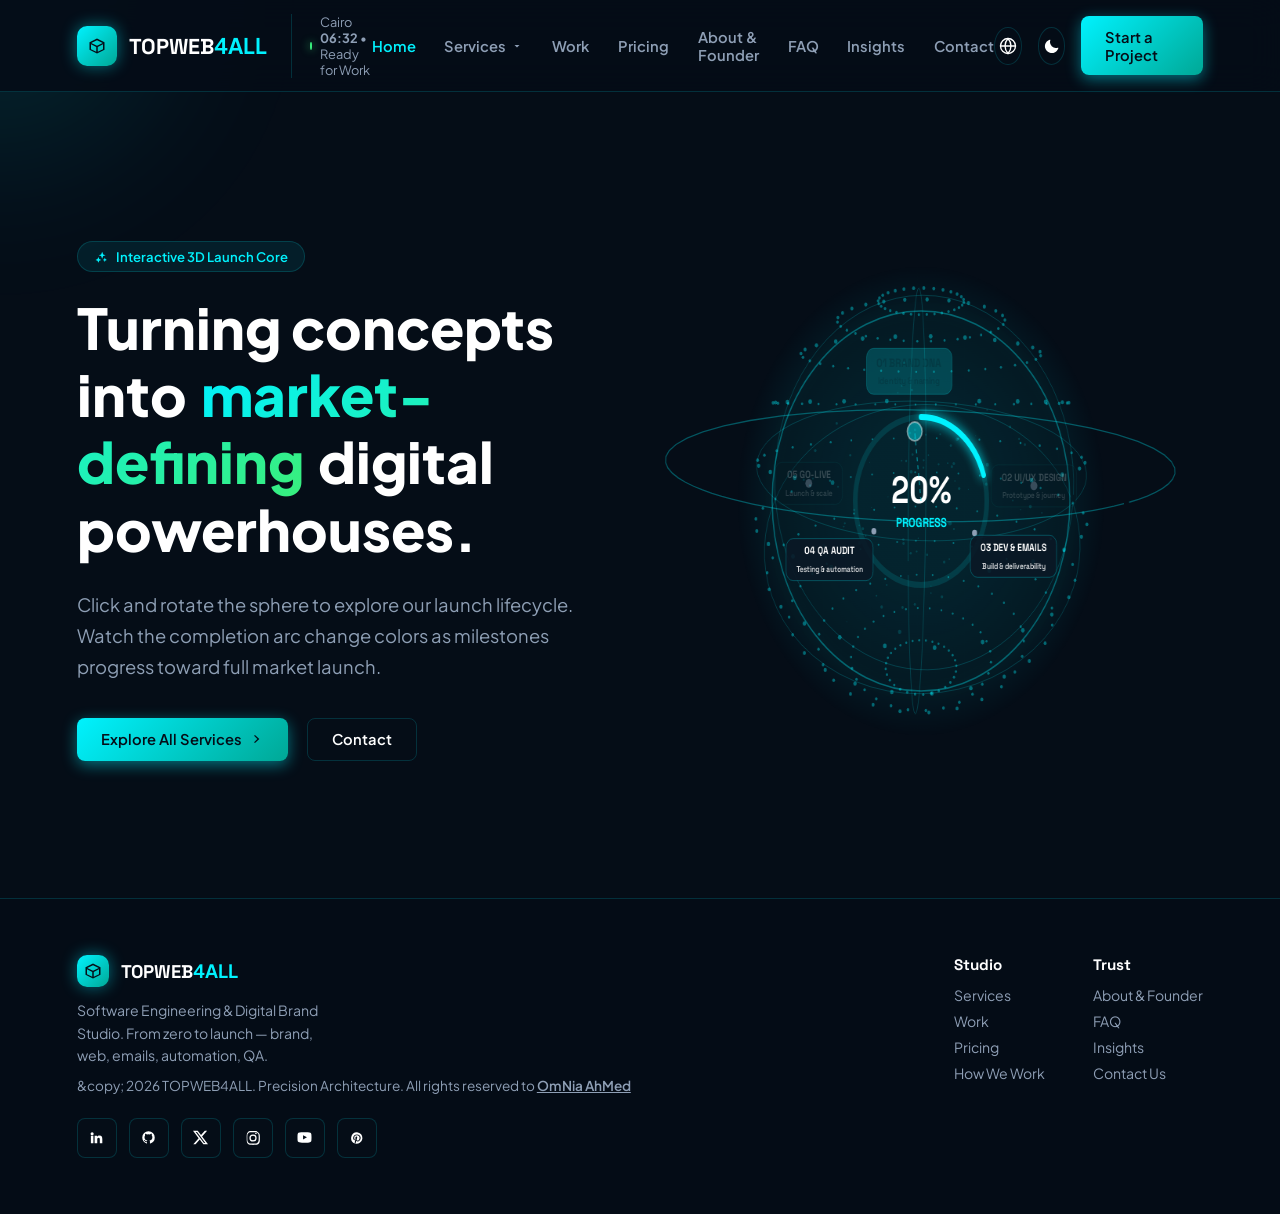
==== index.html @ ea37b800 "Add files via upload" ====
<!DOCTYPE html>
<html lang="en" data-theme="dark">
<head>
    <meta charset="UTF-8">
    <meta name="viewport" content="width=device-width, initial-scale=1.0">
    <title>TOPWEB4ALL | Software Engineering & Digital Brand Studio — Web Design, Branding, Automation & QA</title>
    <meta name="description" content="TOPWEB4ALL is a software engineering & digital brand studio in Cairo. We build brands from scratch, high-conversion websites, secured corporate emails, workflow automation, and QA audits.">
    <meta name="keywords" content="web design Cairo, brand creation, corporate emails, workflow automation, QA testing, TOPWEB4ALL">
    <meta name="author" content="TOPWEB4ALL">
    <meta name="robots" content="index, follow">
    <link rel="canonical" href="https://topweb4all.dev/">
    <meta name="theme-color" content="#050D17">
    <link rel="icon" type="image/svg+xml" href="favicon.svg">
    <link rel="icon" type="image/png" sizes="32x32" href="favicon-32x32.png">
    <link rel="icon" type="image/png" sizes="16x16" href="favicon-16x16.png">
    <link rel="apple-touch-icon" href="apple-touch-icon.png">
    <link rel="manifest" href="site.webmanifest">
    <!-- Open Graph / Social -->
    <meta property="og:type" content="website">
    <meta property="og:title" content="TOPWEB4ALL | Turning concepts into market-defining digital powerhouses">
    <meta property="og:description" content="Brand from scratch, custom web engineering, secured emails, automation & QA audits. Explore work, pricing, FAQ and insights.">
    <meta property="og:url" content="https://topweb4all.dev/">
    <meta name="twitter:card" content="summary_large_image">
    <meta name="twitter:title" content="TOPWEB4ALL | Software Engineering & Digital Brand Studio">
    <meta name="twitter:description" content="Zero-to-one brands, fast websites, secured emails, automation & QA.">
    <meta property="og:image" content="https://topweb4all.dev/images/og-cover.jpg">
    <meta name="twitter:image" content="https://topweb4all.dev/images/og-cover.jpg">
    <!-- Structured data -->
    <script type="application/ld+json">
    {"@context":"https://schema.org","@type":"ProfessionalService","name":"TOPWEB4ALL","description":"Software Engineering & Digital Brand Studio: branding, web engineering, corporate emails, automation, QA.","areaServed":"Worldwide","email":"contact@topweb4all.dev","url":"https://topweb4all.dev/","sameAs":["https://linkedin.com","https://github.com"]}
    </script>
    <!-- Fonts -->
    <link rel="preconnect" href="https://fonts.googleapis.com">
    <link rel="preconnect" href="https://fonts.gstatic.com" crossorigin>
    <link href="https://fonts.googleapis.com/css2?family=Plus+Jakarta+Sans:wght@300;400;500;600;700&family=Space+Grotesk:wght@500;600;700;800&family=Cairo:wght@400;600;700;800&display=swap" rel="stylesheet">
    <!-- FontAwesome Icons -->
    <!-- Icons are inline SVG (no external icon font) -->

    <style>
        :root {
            --teal-accent: #00F2FE;
            --teal-deep: #00A896;
            --teal-darker: #028090;
            --glow: rgba(0, 242, 254, 0.45);

            /* Dark Theme (Default) */
            --bg-body: #050D17;
            --bg-card: rgba(11, 24, 38, 0.75);
            --bg-header: rgba(5, 13, 23, 0.92);
            --border: rgba(0, 242, 254, 0.16);
            --border-hover: rgba(0, 242, 254, 0.55);
            --text-main: #FFFFFF;
            --text-muted: #8E9FB5;
            --badge-bg: rgba(0, 242, 254, 0.08);
            --card-shadow: 0 14px 40px rgba(0, 0, 0, 0.45);
        }

        [data-theme="light"] {
            /* Light Theme — high contrast, readable on white */
            --teal-accent: #028090;
            --teal-deep: #00707F;
            --teal-darker: #015E6B;
            --glow: rgba(2, 128, 144, 0.28);
            --bg-body: #EDF4F6;
            --bg-card: #FFFFFF;
            --bg-header: rgba(255, 255, 255, 0.96);
            --border: rgba(2, 128, 144, 0.28);
            --border-hover: #028090;
            --text-main: #0A1B29;
            --text-muted: #3D5468;
            --badge-bg: rgba(2, 128, 144, 0.12);
            --card-shadow: 0 12px 32px rgba(10, 60, 75, 0.14);
        }

        [data-theme="light"] .service-card,
        [data-theme="light"] .price-card,
        [data-theme="light"] .work-card,
        [data-theme="light"] .blog-card,
        [data-theme="light"] .testimonial-card,
        [data-theme="light"] .detail-panel,
        [data-theme="light"] .detail-hero-box,
        [data-theme="light"] .timeline-item,
        [data-theme="light"] .faq-item,
        [data-theme="light"] .founder-box,
        [data-theme="light"] .contact-card {
            box-shadow: 0 12px 32px rgba(10, 60, 75, 0.14);
            border-width: 1.5px;
        }

        [data-theme="light"] .pill {
            background: rgba(2, 128, 144, 0.1);
            color: #22465A;
            font-weight: 600;
        }

        [data-theme="light"] .hero h1 .highlight {
            background: linear-gradient(135deg, #028090 0%, #00A896 100%);
            -webkit-background-clip: text;
            background-clip: text;
            -webkit-text-fill-color: transparent;
        }

        [data-theme="light"] .btn-ghost {
            border-width: 1.5px;
            border-color: #028090;
            color: #0A1B29;
            font-weight: 700;
        }

        [data-theme="light"] .card-link {
            color: #015E6B;
        }

        [data-theme="light"] .section-tag {
            color: #015E6B;
        }

        [data-theme="light"] .form-input {
            background: #F4F8F9;
            color: #0A1B29;
            border-width: 1.5px;
        }

        [data-theme="light"] .form-input::placeholder {
            color: #7A93A6;
        }

        [data-theme="light"] .mobile-drawer a {
            border-bottom-color: rgba(2, 128, 144, 0.15);
        }

        [data-theme="light"] .logo-text span {
            color: #028090;
        }

        * {
            margin: 0;
            padding: 0;
            box-sizing: border-box;
            font-family: 'Plus Jakarta Sans', sans-serif;
            scroll-behavior: smooth;
            transition: background 0.3s ease, color 0.3s ease, border-color 0.3s ease;
        }

        h1, h2, h3, h4, .logo-text, .mono-text {
            font-family: 'Space Grotesk', sans-serif;
        }

        [dir="rtl"] body, [dir="rtl"] body * {
            font-family: 'Cairo', 'Plus Jakarta Sans', sans-serif;
        }

        [dir="rtl"] h1, [dir="rtl"] h2, [dir="rtl"] h3, [dir="rtl"] h4,
        [dir="rtl"] .logo-text, [dir="rtl"] .mono-text {
            font-family: 'Cairo', 'Space Grotesk', sans-serif;
        }

        /* RTL layout fixes */
        [dir="rtl"] .header-left { flex-direction: row; }
        [dir="rtl"] .studio-status { border-left: none; border-right: 1px solid var(--border); padding-left: 0; padding-right: 18px; }
        [dir="rtl"] nav ul.main-nav { flex-direction: row; }
        [dir="rtl"] .dropdown-menu { left: auto; right: 50%; transform: translateX(30%) translateY(8px); text-align: right; }
        [dir="rtl"] .nav-item-dropdown:hover .dropdown-menu,
        [dir="rtl"] .nav-item-dropdown:focus-within .dropdown-menu { transform: translateX(30%) translateY(0); }
        [dir="rtl"] .dropdown-menu a { flex-direction: row; text-align: right; }
        [dir="rtl"] .mobile-drawer { right: auto; left: -100%; border-left: none; border-right: 1px solid var(--border); }
        [dir="rtl"] .mobile-drawer.open { right: auto; left: 0; }
        [dir="rtl"] .breadcrumb, [dir="rtl"] .section-header, [dir="rtl"] .detail-hero > div:first-child { text-align: right; }
        [dir="rtl"] .price-list li, [dir="rtl"] .order-steps li { flex-direction: row; text-align: right; }
        [dir="rtl"] .card-top { flex-direction: row; }
        [dir="rtl"] .toast { right: auto; left: 25px; }
        [dir="rtl"] .faq-q { flex-direction: row; text-align: right; }
        [dir="rtl"] .work-meta, [dir="rtl"] .client-row { flex-direction: row; }
        [dir="rtl"] .hero-actions { justify-content: flex-start; }
        @media (max-width: 1024px) {
            [dir="rtl"] .hero-actions { justify-content: center; }
        }

        body {
            background-color: var(--bg-body);
            color: var(--text-main);
            overflow-x: hidden;
            position: relative;
        }

        /* Mouse Glow Spotlight */
        .cursor-spotlight {
            position: fixed;
            top: 0;
            left: 0;
            width: 500px;
            height: 500px;
            background: radial-gradient(circle, var(--glow) 0%, transparent 65%);
            border-radius: 50%;
            pointer-events: none;
            transform: translate(-50%, -50%);
            z-index: 0;
            filter: blur(75px);
            opacity: 0.35;
        }

        [dir="rtl"] .cursor-spotlight {
            left: 0;
            right: auto;
        }

        /* Header Navigation */
        header {
            position: fixed;
            top: 0;
            left: 0;
            right: 0;
            z-index: 1000;
            background: var(--bg-header);
            backdrop-filter: blur(16px);
            border-bottom: 1px solid var(--border);
            padding: 0.85rem 6%;
            display: flex;
            align-items: center;
            justify-content: space-between;
        }

        .header-left {
            display: flex;
            align-items: center;
            gap: 24px;
        }

        .logo-wrap {
            display: flex;
            align-items: center;
            gap: 12px;
            text-decoration: none;
            color: var(--text-main);
            cursor: pointer;
        }

        .logo-box {
            width: 40px;
            height: 40px;
            background: linear-gradient(135deg, var(--teal-accent), var(--teal-deep));
            border-radius: 10px;
            display: flex;
            align-items: center;
            justify-content: center;
            color: #050D17;
            font-size: 1.25rem;
            box-shadow: 0 0 16px var(--glow);
        }

        .logo-text {
            font-size: 1.35rem;
            font-weight: 700;
        }

        .logo-text span {
            color: var(--teal-accent);
        }

        .studio-status {
            display: flex;
            align-items: center;
            gap: 8px;
            font-size: 0.8rem;
            color: var(--text-muted);
            border-left: 1px solid var(--border);
            padding-left: 18px;
        }

        .status-dot {
            width: 8px;
            height: 8px;
            background-color: #38EF7D;
            border-radius: 50%;
            box-shadow: 0 0 8px #38EF7D;
            animation: pulse 2s infinite;
        }

        @keyframes pulse {
            0% { opacity: 0.3; }
            50% { opacity: 1; }
            100% { opacity: 0.3; }
        }

        /* Desktop Nav & Dropdowns */
        nav ul.main-nav {
            display: flex;
            list-style: none;
            gap: 1.8rem;
            align-items: center;
        }

        nav a.nav-link {
            text-decoration: none;
            color: var(--text-muted);
            font-size: 0.92rem;
            font-weight: 600;
            display: flex;
            align-items: center;
            gap: 5px;
            cursor: pointer;
            padding: 6px 0;
        }

        nav a.nav-link:hover, nav a.nav-link.active {
            color: var(--teal-accent);
        }

        .nav-item-dropdown {
            position: relative;
        }

        .dropdown-menu {
            position: absolute;
            top: calc(100% + 10px);
            left: 50%;
            transform: translateX(-30%) translateY(8px);
            background: var(--bg-card);
            border: 1px solid var(--border-hover);
            border-radius: 16px;
            box-shadow: 0 20px 50px rgba(0, 0, 0, 0.45), 0 0 0 1px rgba(0, 242, 254, 0.06);
            padding: 0.6rem;
            min-width: 320px;
            display: flex;
            flex-direction: column;
            gap: 2px;
            backdrop-filter: blur(18px);
            z-index: 1010;
            opacity: 0;
            visibility: hidden;
            transition: opacity 0.22s ease, transform 0.22s ease, visibility 0.22s;
        }

        .nav-item-dropdown:hover .dropdown-menu,
        .nav-item-dropdown:focus-within .dropdown-menu {
            display: flex;
            opacity: 1;
            visibility: visible;
            transform: translateX(-30%) translateY(0);
        }

        .dropdown-menu a {
            padding: 0.7rem 0.9rem;
            color: var(--text-muted);
            font-size: 0.88rem;
            text-decoration: none;
            display: flex;
            align-items: center;
            gap: 12px;
            transition: all 0.2s;
            cursor: pointer;
            border-radius: 10px;
        }

        .dropdown-menu a i {
            width: 34px;
            height: 34px;
            border-radius: 9px;
            background: rgba(0, 242, 254, 0.1);
            display: inline-flex;
            align-items: center;
            justify-content: center;
            color: var(--teal-accent);
            flex-shrink: 0;
        }

        .dropdown-menu a small {
            display: block;
            font-size: 0.74rem;
            font-weight: 400;
            opacity: 0.75;
        }

        .dropdown-menu a:hover {
            background: rgba(0, 242, 254, 0.1);
            color: var(--teal-accent);
            padding-left: 1.1rem;
        }

        .dropdown-divider {
            height: 1px;
            background: var(--border);
            margin: 6px 10px;
        }

        .nav-right {
            display: flex;
            align-items: center;
            gap: 1rem;
        }

        .theme-btn, .mobile-toggle-btn {
            background: transparent;
            border: 1px solid var(--border);
            color: var(--text-main);
            width: 38px;
            height: 38px;
            border-radius: 50%;
            cursor: pointer;
            display: flex;
            align-items: center;
            justify-content: center;
        }

        .mobile-toggle-btn {
            display: none;
        }

        .theme-btn:hover, .mobile-toggle-btn:hover {
            border-color: var(--teal-accent);
            color: var(--teal-accent);
        }

        /* Buttons */
        .btn {
            padding: 0.72rem 1.5rem;
            border-radius: 8px;
            font-size: 0.92rem;
            font-weight: 600;
            cursor: pointer;
            text-decoration: none;
            display: inline-flex;
            align-items: center;
            gap: 8px;
            transition: all 0.25s ease;
        }

        .btn-primary {
            background: linear-gradient(135deg, var(--teal-accent), var(--teal-deep));
            color: #050D17;
            border: none;
            box-shadow: 0 4px 15px var(--glow);
        }

        .btn-primary:hover {
            transform: translateY(-2px);
            box-shadow: 0 8px 25px rgba(0, 242, 254, 0.5);
        }

        .btn-ghost {
            background: transparent;
            color: var(--text-main);
            border: 1px solid var(--border);
        }

        .btn-ghost:hover {
            border-color: var(--teal-accent);
            color: var(--teal-accent);
        }

        /* Mobile Drawer */
        .mobile-drawer {
            position: fixed;
            top: 65px;
            right: -100%;
            width: 290px;
            height: calc(100vh - 65px);
            background: var(--bg-card);
            border-left: 1px solid var(--border);
            padding: 2rem 1.5rem;
            display: flex;
            flex-direction: column;
            gap: 1.2rem;
            backdrop-filter: blur(20px);
            transition: right 0.35s ease;
            z-index: 999;
        }

        .mobile-drawer.open {
            right: 0;
        }

        .mobile-drawer a {
            color: var(--text-main);
            text-decoration: none;
            font-size: 1.05rem;
            font-weight: 600;
            padding: 0.6rem 0;
            border-bottom: 1px solid rgba(255, 255, 255, 0.05);
            cursor: pointer;
        }

        /* SPA Pages */
        .page-view {
            display: none;
            padding-top: 5.5rem;
            animation: fadeIn 0.35s ease-in-out;
            position: relative;
            z-index: 1;
        }

        .page-view.active-page {
            display: block;
        }

        @keyframes fadeIn {
            from { opacity: 0; transform: translateY(12px); }
            to { opacity: 1; transform: translateY(0); }
        }

        /* Hero Layout */
        .hero {
            padding: 4.5rem 6% 3.5rem;
            min-height: 90vh;
            display: grid;
            grid-template-columns: 1fr 1.05fr;
            align-items: center;
            gap: 1.5rem;
            max-width: 1440px;
            margin: auto;
        }

        .hero-badge {
            background: var(--badge-bg);
            border: 1px solid var(--border);
            color: var(--teal-accent);
            padding: 6px 16px;
            border-radius: 50px;
            font-size: 0.82rem;
            font-weight: 600;
            margin-bottom: 1.5rem;
            display: inline-flex;
            align-items: center;
            gap: 8px;
        }

        .hero h1 {
            font-size: clamp(2.3rem, 4.4vw, 4rem);
            font-weight: 800;
            line-height: 1.14;
            margin-bottom: 1.5rem;
        }

        .hero h1 .highlight {
            background: linear-gradient(135deg, var(--teal-accent) 0%, #38EF7D 100%);
            -webkit-background-clip: text;
            -webkit-text-fill-color: transparent;
        }

        .hero p {
            color: var(--text-muted);
            font-size: 1.15rem;
            line-height: 1.7;
            margin-bottom: 2.2rem;
            max-width: 580px;
        }

        .hero-actions {
            display: flex;
            gap: 1.2rem;
            flex-wrap: wrap;
        }

        /* FLOATING 3D CANVAS (SPACIOUS & CALIBRATED) */
        .hero-canvas-container {
            display: flex;
            align-items: center;
            justify-content: center;
            position: relative;
            background: transparent;
            border: none;
            box-shadow: none;
            padding: 0;
            width: 100%;
            overflow: visible;
        }

        #globeCanvas {
            width: 100%;
            max-width: 720px;
            height: 620px;
            cursor: grab;
            display: block;
        }

        #globeCanvas:active {
            cursor: grabbing;
        }

        /* Common Page Sections */
        .section {
            padding: 5rem 6%;
            max-width: 1280px;
            margin: auto;
        }

        .section-header {
            margin-bottom: 3rem;
            text-align: center;
        }

        .section-tag {
            font-size: 0.85rem;
            text-transform: uppercase;
            letter-spacing: 2px;
            color: var(--teal-accent);
            font-weight: 700;
            margin-bottom: 0.5rem;
        }

        .section-title {
            font-size: clamp(2rem, 3.2vw, 2.7rem);
            font-weight: 800;
        }

        /* Services Grid */
        .services-grid {
            display: grid;
            grid-template-columns: repeat(auto-fit, minmax(320px, 1fr));
            gap: 2rem;
        }

        .service-card {
            background: var(--bg-card);
            border: 1px solid var(--border);
            border-radius: 16px;
            padding: 2.5rem;
            display: flex;
            flex-direction: column;
            justify-content: space-between;
            box-shadow: var(--card-shadow);
            transition: transform 0.25s ease, border-color 0.25s ease;
        }

        .service-card.featured {
            border-color: var(--teal-accent);
            background: linear-gradient(180deg, rgba(0, 242, 254, 0.08) 0%, var(--bg-card) 60%);
        }

        .service-card:hover {
            transform: translateY(-6px);
            border-color: var(--teal-accent);
        }

        .card-top {
            display: flex;
            justify-content: space-between;
            align-items: flex-start;
            margin-bottom: 1.5rem;
        }

        .card-icon {
            width: 52px;
            height: 52px;
            background: rgba(0, 242, 254, 0.1);
            border-radius: 12px;
            display: flex;
            align-items: center;
            justify-content: center;
            font-size: 1.4rem;
            color: var(--teal-accent);
        }

        .card-badge {
            font-size: 0.75rem;
            background: var(--teal-accent);
            color: #050D17;
            font-weight: 700;
            padding: 4px 10px;
            border-radius: 50px;
            text-transform: uppercase;
        }

        .service-card h3 {
            font-size: 1.35rem;
            margin-bottom: 0.9rem;
        }

        .service-card p {
            color: var(--text-muted);
            font-size: 0.95rem;
            line-height: 1.6;
            margin-bottom: 1.5rem;
        }

        .pill-group {
            display: flex;
            gap: 8px;
            flex-wrap: wrap;
        }

        .pill {
            background: rgba(255, 255, 255, 0.04);
            border: 1px solid var(--border);
            padding: 4px 10px;
            border-radius: 6px;
            font-size: 0.78rem;
            color: var(--text-muted);
        }

        /* Roadmap Timeline */
        .timeline-container {
            display: flex;
            flex-direction: column;
            gap: 2rem;
            position: relative;
            max-width: 850px;
            margin: auto;
        }

        .timeline-item {
            background: var(--bg-card);
            border: 1px solid var(--border);
            border-radius: 16px;
            padding: 2rem;
            display: flex;
            gap: 1.5rem;
            box-shadow: var(--card-shadow);
        }

        .timeline-num {
            font-size: 2.2rem;
            font-weight: 800;
            color: var(--teal-accent);
            font-family: 'Space Grotesk', sans-serif;
            min-width: 60px;
        }

        /* About & Founder */
        .about-grid {
            display: grid;
            grid-template-columns: 1fr 1fr;
            gap: 3.5rem;
            align-items: center;
            margin-bottom: 4rem;
        }

        .founder-box {
            background: var(--bg-card);
            border: 1px solid var(--border);
            border-radius: 20px;
            padding: 2.2rem;
            display: grid;
            grid-template-columns: 220px 1fr;
            gap: 2.2rem;
            align-items: center;
            box-shadow: var(--card-shadow);
        }

        .avatar-circle {
            width: 220px;
            height: 293px;
            border-radius: 16px;
            margin: auto;
            background: linear-gradient(135deg, var(--teal-deep), var(--teal-accent));
            padding: 4px;
            box-shadow: 0 0 25px var(--glow);
            display: flex;
            align-items: center;
            justify-content: center;
        }

        .avatar-inner {
            width: 100%;
            height: 100%;
            background: #0B192C;
            border-radius: 12px;
            display: flex;
            align-items: center;
            justify-content: center;
            font-size: 4rem;
            color: var(--teal-accent);
            overflow: hidden;
        }

        .avatar-inner img {
            width: 100%;
            height: 100%;
            object-fit: cover;
            object-position: center 20%;
            border-radius: 12px;
        }

        .founder-bio h3 {
            font-size: 1.8rem;
            margin-bottom: 0.3rem;
        }

        .founder-bio .role {
            font-size: 0.95rem;
            color: var(--teal-accent);
            font-weight: 600;
            margin-bottom: 1.2rem;
        }

        .founder-bio p {
            color: var(--text-muted);
            font-size: 1.02rem;
            line-height: 1.7;
            margin-bottom: 1.5rem;
        }

        .socials-flex {
            display: flex;
            gap: 12px;
        }

        .social-link {
            width: 40px;
            height: 40px;
            border-radius: 8px;
            background: var(--bg-body);
            border: 1px solid var(--border);
            display: flex;
            align-items: center;
            justify-content: center;
            color: var(--text-main);
            text-decoration: none;
            transition: all 0.2s;
        }

        .social-link:hover {
            border-color: var(--teal-accent);
            color: var(--teal-accent);
            transform: translateY(-2px);
        }

        /* Contact Section */
        .contact-card {
            display: grid;
            grid-template-columns: 1fr 1.2fr;
            gap: 3rem;
            background: var(--bg-card);
            border: 1px solid var(--border);
            border-radius: 20px;
            padding: 3.5rem;
            box-shadow: var(--card-shadow);
        }

        .form-row {
            margin-bottom: 1.2rem;
            display: flex;
            flex-direction: column;
            gap: 6px;
        }

        .form-row label {
            font-size: 0.85rem;
            color: var(--text-muted);
            font-weight: 600;
        }

        .form-input {
            width: 100%;
            padding: 0.85rem 1rem;
            background: rgba(255, 255, 255, 0.03);
            border: 1px solid var(--border);
            border-radius: 8px;
            color: var(--text-main);
            font-size: 0.95rem;
            outline: none;
        }

        .form-input:focus {
            border-color: var(--teal-accent);
        }

        .skip-link {
            position: absolute;
            left: -9999px;
            top: 0;
            background: var(--teal-accent);
            color: #050D17;
            padding: 10px 16px;
            border-radius: 0 0 8px 0;
            z-index: 3000;
            font-weight: 700;
        }

        .skip-link:focus { left: 0; }

        /* Trust strip */
        .trust-strip {
            padding: 1.2rem 6% 0.4rem;
            max-width: 1280px;
            margin: auto;
            display: flex;
            gap: 1rem;
            flex-wrap: wrap;
            align-items: center;
            justify-content: center;
        }

        .trust-item {
            border: 1px solid var(--border);
            background: var(--bg-card);
            border-radius: 50px;
            padding: 8px 16px;
            font-size: 0.82rem;
            color: var(--text-muted);
            display: inline-flex;
            gap: 8px;
            align-items: center;
        }

        .trust-item i { color: var(--teal-accent); }

        /* Testimonials */
        .testimonials-grid {
            display: grid;
            grid-template-columns: repeat(auto-fit, minmax(300px, 1fr));
            gap: 1.6rem;
        }

        .testimonial-card {
            background: var(--bg-card);
            border: 1px solid var(--border);
            border-radius: 16px;
            padding: 1.8rem;
            box-shadow: var(--card-shadow);
        }

        .stars { color: #FFC531; margin-bottom: 0.9rem; font-size: 0.85rem; }
        .testimonial-card p { color: var(--text-muted); line-height: 1.7; font-size: 0.95rem; margin-bottom: 1.2rem; }
        .client-row { display: flex; gap: 12px; align-items: center; }
        .client-avatar {
            width: 44px; height: 44px; border-radius: 50%;
            background: linear-gradient(135deg, var(--teal-accent), var(--teal-deep));
            display: flex; align-items: center; justify-content: center;
            color: #050D17; font-weight: 800;
        }
        .client-row strong { display: block; font-size: 0.95rem; }
        .client-row span { color: var(--text-muted); font-size: 0.82rem; }

        /* CTA banner */
        .cta-banner {
            margin: 0 6% 4rem;
            max-width: 1280px;
            background: linear-gradient(135deg, rgba(0,242,254,0.16), rgba(0,168,150,0.08));
            border: 1px solid var(--border-hover);
            border-radius: 20px;
            padding: 3rem;
            display: flex;
            justify-content: space-between;
            gap: 2rem;
            align-items: center;
            flex-wrap: wrap;
        }

        .cta-banner h2 { font-size: clamp(1.6rem, 2.6vw, 2.2rem); margin-bottom: 0.6rem; }
        .cta-banner p { color: var(--text-muted); max-width: 560px; line-height: 1.7; }

        /* Portfolio */
        .filter-row { display: flex; gap: 10px; justify-content: center; flex-wrap: wrap; margin-bottom: 2.2rem; }
        .filter-btn {
            border: 1px solid var(--border);
            background: transparent;
            color: var(--text-muted);
            padding: 8px 18px;
            border-radius: 50px;
            cursor: pointer;
            font-weight: 600;
            font-size: 0.88rem;
        }
        .filter-btn.active, .filter-btn:hover { border-color: var(--teal-accent); color: var(--teal-accent); }
        .portfolio-grid { display: grid; grid-template-columns: repeat(auto-fit, minmax(300px, 1fr)); gap: 1.8rem; }
        .work-card {
            background: var(--bg-card);
            border: 1px solid var(--border);
            border-radius: 18px;
            overflow: hidden;
            box-shadow: var(--card-shadow);
            transition: transform 0.25s, border-color 0.25s;
        }
        .work-card:hover { transform: translateY(-6px); border-color: var(--teal-accent); }
        .work-thumb {
            height: 170px;
            display: flex; align-items: center; justify-content: center;
            font-size: 2.6rem; color: #050D17;
            background: linear-gradient(135deg, var(--teal-accent), var(--teal-deep));
        }
        .work-thumb.alt1 { background: linear-gradient(135deg, #38EF7D, #028090); }
        .work-thumb.alt2 { background: linear-gradient(135deg, #7DD3FC, #028090); }
        .work-thumb.alt3 { background: linear-gradient(135deg, #FDE68A, #00A896); }
        .work-thumb.alt4 { background: linear-gradient(135deg, #C4B5FD, #028090); }
        .work-thumb.alt5 { background: linear-gradient(135deg, #FDA4AF, #028090); }
        .work-body { padding: 1.6rem; }
        .work-body h3 { margin-bottom: 0.5rem; }
        .work-body p { color: var(--text-muted); font-size: 0.92rem; line-height: 1.65; margin-bottom: 1rem; }
        .work-meta { display: flex; justify-content: space-between; align-items: center; font-size: 0.82rem; color: var(--text-muted); }
        .work-meta a { color: var(--teal-accent); text-decoration: none; font-weight: 700; cursor: pointer; }

        /* Pricing */
        .pricing-grid { display: grid; grid-template-columns: repeat(auto-fit, minmax(290px, 1fr)); gap: 1.8rem; align-items: stretch; }
        .price-card {
            background: var(--bg-card);
            border: 1px solid var(--border);
            border-radius: 18px;
            padding: 2.2rem;
            display: flex; flex-direction: column;
            box-shadow: var(--card-shadow);
        }
        .price-card.featured { border-color: var(--teal-accent); transform: scale(1.02); }
        .price-card h3 { font-size: 1.2rem; margin-bottom: 0.4rem; }
        .price-card .desc { color: var(--text-muted); font-size: 0.9rem; margin-bottom: 1.2rem; }
        .price { font-size: 2.4rem; font-weight: 800; margin-bottom: 0.2rem; }
        .price small { font-size: 0.9rem; color: var(--text-muted); font-weight: 500; }
        .price-list { list-style: none; margin: 1.2rem 0 1.8rem; display: flex; flex-direction: column; gap: 10px; }
        .price-list li { color: var(--text-muted); font-size: 0.92rem; display: flex; gap: 10px; }
        .price-list i { color: var(--teal-accent); margin-top: 3px; }

        /* FAQ */
        .faq-list { max-width: 860px; margin: auto; display: flex; flex-direction: column; gap: 1rem; }
        .faq-item { background: var(--bg-card); border: 1px solid var(--border); border-radius: 14px; overflow: hidden; }
        .faq-q {
            width: 100%; background: none; border: none; color: var(--text-main);
            padding: 1.2rem 1.5rem; font-size: 1rem; font-weight: 700;
            display: flex; justify-content: space-between; align-items: center; cursor: pointer; gap: 1rem;
            font-family: 'Space Grotesk', sans-serif; text-align: start;
        }
        .faq-a { max-height: 0; overflow: hidden; transition: max-height 0.3s ease; }
        .faq-a p { padding: 0 1.5rem 1.4rem; color: var(--text-muted); line-height: 1.7; font-size: 0.95rem; }
        .faq-item.open .faq-a { max-height: 300px; }
        .faq-item.open { border-color: var(--teal-accent); }

        /* Blog */
        .blog-grid { display: grid; grid-template-columns: repeat(auto-fit, minmax(300px, 1fr)); gap: 1.8rem; }
        .blog-card {
            background: var(--bg-card); border: 1px solid var(--border);
            border-radius: 18px; padding: 1.8rem; box-shadow: var(--card-shadow);
            display: flex; flex-direction: column; gap: 0.9rem;
        }
        .blog-card:hover { border-color: var(--teal-accent); }
        .blog-meta { display: flex; gap: 10px; font-size: 0.78rem; color: var(--text-muted); }
        .blog-meta span { background: var(--badge-bg); border: 1px solid var(--border); padding: 3px 10px; border-radius: 50px; }
        .blog-card h3 { font-size: 1.15rem; line-height: 1.5; }
        .blog-card p { color: var(--text-muted); font-size: 0.92rem; line-height: 1.65; }
        .blog-card a { color: var(--teal-accent); font-weight: 700; text-decoration: none; cursor: pointer; font-size: 0.9rem; }

        /* Service detail pages */
        .detail-hero {
            display: grid;
            grid-template-columns: 1.1fr 0.9fr;
            gap: 2.5rem;
            align-items: center;
            margin-bottom: 3rem;
        }
        .detail-hero-box {
            background: var(--bg-card);
            border: 1px solid var(--border-hover);
            border-radius: 20px;
            padding: 2.5rem;
            box-shadow: var(--card-shadow);
            text-align: center;
        }
        .detail-hero-box i { font-size: 3rem; color: var(--teal-accent); margin-bottom: 1rem; }
        .detail-hero-box .price-hint { font-size: 1.6rem; font-weight: 800; margin: 1rem 0 0.3rem; }
        .detail-hero-box .price-hint small { font-size: 0.85rem; color: var(--text-muted); font-weight: 500; }
        .breadcrumb { font-size: 0.85rem; color: var(--text-muted); margin-bottom: 1rem; }
        .breadcrumb a { color: var(--teal-accent); cursor: pointer; text-decoration: none; }
        .detail-grid { display: grid; grid-template-columns: 1fr 1fr; gap: 1.8rem; margin-bottom: 3rem; }
        .detail-panel {
            background: var(--bg-card); border: 1px solid var(--border);
            border-radius: 18px; padding: 2rem; box-shadow: var(--card-shadow);
        }
        .detail-panel h3 { margin-bottom: 1.2rem; font-size: 1.2rem; }
        .detail-panel h3 i { color: var(--teal-accent); margin-right: 8px; }
        .order-steps { list-style: none; display: flex; flex-direction: column; gap: 1rem; counter-reset: step; }
        .order-steps li { display: flex; gap: 12px; color: var(--text-muted); font-size: 0.93rem; line-height: 1.65; }
        .order-steps li b { color: var(--text-main); }
        .step-num {
            min-width: 30px; height: 30px; border-radius: 50%;
            background: linear-gradient(135deg, var(--teal-accent), var(--teal-deep));
            color: #050D17; font-weight: 800; font-size: 0.85rem;
            display: flex; align-items: center; justify-content: center;
        }
        .related-note { text-align: center; color: var(--text-muted); margin-bottom: 1.5rem; }
        .card-link { color: var(--teal-accent); font-weight: 700; cursor: pointer; text-decoration: none; font-size: 0.9rem; display: inline-flex; gap: 6px; align-items: center; margin-top: 1rem; }
        .card-link:hover { text-decoration: underline; }

        /* Footer */
        footer {
            border-top: 1px solid var(--border);
            padding: 3.5rem 6%;
            background: var(--bg-header);
            position: relative;
            z-index: 1;
        }

        .footer-content {
            max-width: 1280px;
            margin: auto;
            display: flex;
            justify-content: space-between;
            align-items: center;
            flex-wrap: wrap;
            gap: 1.5rem;
        }

        /* Toast Feedback */
        .toast {
            position: fixed;
            bottom: 25px;
            right: 25px;
            background: var(--bg-card);
            border: 1px solid var(--teal-accent);
            color: var(--text-main);
            padding: 1rem 1.4rem;
            border-radius: 10px;
            box-shadow: var(--card-shadow);
            transform: translateY(100px);
            opacity: 0;
            transition: all 0.3s;
            z-index: 2000;
        }

        .toast.show {
            transform: translateY(0);
            opacity: 1;
        }

        @media (max-width: 1024px) {
            nav ul.main-nav { display: none; }
            .mobile-toggle-btn { display: flex; }
            .hero { grid-template-columns: 1fr; text-align: center; }
            .hero p { margin: 0 auto 2rem; }
            .hero-actions { justify-content: center; }
            .about-grid, .founder-box, .contact-card { grid-template-columns: 1fr; }
            #globeCanvas { max-width: 100%; height: 440px; }
        }
        /* === Content system: covers + view-all === */
        .work-thumb.has-cover,.blog-thumb.has-cover{padding:0;min-height:0;height:190px;overflow:hidden}
        .work-thumb.has-cover img,.blog-thumb.has-cover img{width:100%;height:100%;object-fit:cover;display:block}
        .blog-card .blog-cover{margin:-1.8rem -1.8rem 0;border-radius:18px 18px 0 0;overflow:hidden;height:170px}
        .blog-card .blog-cover img{width:100%;height:100%;object-fit:cover;display:block}
        .view-all-row{text-align:center;margin-top:1.4rem}
        .view-all-row .btn{display:inline-flex}

        /* === Accessibility (a11y) === */
        .skip-link {
            position: absolute; inset-inline-start: 12px; top: -70px; z-index: 3000;
            background: var(--teal-accent); color: #04222a; font-weight: 800;
            padding: 10px 18px; border-radius: 0 0 10px 10px; text-decoration: none;
            transition: top 0.2s ease;
        }
        .skip-link:focus { top: 0; }
        .sr-only {
            position: absolute !important; width: 1px; height: 1px; padding: 0; margin: -1px;
            overflow: hidden; clip: rect(0,0,0,0); white-space: nowrap; border: 0;
        }
        a:focus-visible, button:focus-visible, input:focus-visible,
        select:focus-visible, textarea:focus-visible, [tabindex]:focus-visible {
            outline: 3px solid var(--teal-accent); outline-offset: 3px; border-radius: 6px;
        }
        [data-theme="light"] a:focus-visible, [data-theme="light"] button:focus-visible,
        [data-theme="light"] input:focus-visible, [data-theme="light"] select:focus-visible,
        [data-theme="light"] textarea:focus-visible {
            outline: 3px solid #01606d;
        }
        nav a.nav-link[aria-current="page"] { color: var(--teal-accent); }
        .main-content { padding-top: 0; }
        @media (prefers-reduced-motion: reduce) {
            *, *::before, *::after {
                animation-duration: 0.001ms !important;
                animation-iteration-count: 1 !important;
                transition-duration: 0.001ms !important;
                scroll-behavior: auto !important;
            }
            .status-dot { animation: none; }
        }
    </style>
</head>
<body>

    <a class="skip-link" href="#main-content" id="skipLink">انتقل إلى المحتوى الأساسي</a>
    <div class="sr-only" id="tw4aLive" aria-live="polite" aria-atomic="true"></div>

    <div class="cursor-spotlight" id="spotlight"></div>

    <!-- Header Navigation -->
    <header>
        <div class="header-left">
            <a href="#home" class="logo-wrap" onclick="navigateTo('home')">
                <div class="logo-box"><svg viewBox="0 0 24 24" width="18" height="18" fill="currentColor" aria-hidden="true"><path d="M12 2 2 7v10l10 5 10-5V7l-10-5zm0 2.3L19.7 8 12 11.7 4.3 8 12 4.3zM4 9.7l7 3.5v6.5l-7-3.5V9.7zm9 10v-6.5l7-3.5v6.5l-7 3.5z"/></svg></div>
                <div class="logo-text">TOPWEB<span>4ALL</span></div>
            </a>
            <div class="studio-status">
                <span class="status-dot"></span>
                <span>Cairo <strong id="liveTime">--:--</strong> • <span data-i18n="status.ready">Ready for Work</span></span>
            </div>
        </div>

        <nav aria-label="Main navigation">
            <ul class="main-nav">
                <li><a tabindex="0" class="nav-link active" onclick="navigateTo('home')" data-i18n="nav.home">Home</a></li>
                <li class="nav-item-dropdown">
                    <a tabindex="0" class="nav-link" onclick="navigateTo('services')"><span data-i18n="nav.services">Services</span> <svg viewBox="0 0 24 24" width="12" height="12" fill="currentColor" aria-hidden="true"><path d="M7 10l5 5 5-5H7z"/></svg></a>
                    <div class="dropdown-menu">
                        <a tabindex="0" onclick="navigateTo('svc-brand')"><svg viewBox="0 0 24 24" width="18" height="18" fill="currentColor" aria-hidden="true"><path d="M14 3l1.8 4.6L20 9l-4.2 1.4L14 15l-1.8-4.6L8 9l4.2-1.4L14 3zm-6.5 9L9 15.5 12.5 17 9 18.5 7.5 22 6 18.5 2.5 17 6 15.5 7.5 12zm11 1 1 2.5L22 17l-2.5 1L18.5 20.5 17.5 18 15 17l2.5-1 1-2.5z"/></svg><span><span data-i18n="nav.brand">Brand from Scratch</span><small data-i18n="nav.brandSub">Naming, identity & guidelines</small></span></a>
                        <a tabindex="0" onclick="navigateTo('svc-web')"><svg viewBox="0 0 24 24" width="18" height="18" fill="currentColor" aria-hidden="true"><path d="M9.4 16.6 4.8 12l4.6-4.6L8 6l-6 6 6 6 1.4-1.4zm5.2 0 4.6-4.6-4.6-4.6L16 6l6 6-6 6-1.4-1.4z"/></svg><span><span data-i18n="nav.web">Web Design & Dev</span><small data-i18n="nav.webSub">Fast, high-conversion sites</small></span></a>
                        <a tabindex="0" onclick="navigateTo('svc-email')"><svg viewBox="0 0 24 24" width="16" height="16" fill="currentColor" aria-hidden="true"><path d="M12 1 3 5v6c0 5.6 3.8 10.7 9 12 5.2-1.3 9-6.4 9-12V5l-9-4zm-1.5 14.5-3.5-3.5 1.4-1.4 2.1 2.1 4.6-4.6 1.4 1.4-6 6z"/></svg><span><span data-i18n="nav.email">Corporate Emails</span><small data-i18n="nav.emailSub">Workspace & M365 deliverability</small></span></a>
                        <a tabindex="0" onclick="navigateTo('svc-automation')"><svg viewBox="0 0 24 24" width="18" height="18" fill="currentColor" aria-hidden="true"><path d="M12 2a2 2 0 0 1 2 2c2.5.5 4 2.5 4 5v1h2v7h-2v2h-3v-2H9v2H6v-2H4v-7h2v-1c0-2.5 1.5-4.5 4-5a2 2 0 0 1 2-2zm-3 8h2v2H9zm6 0h2v2h-2zM9 13h6v1H9z"/></svg><span><span data-i18n="nav.auto">Workflow Automation</span><small data-i18n="nav.autoSub">CRM & payment webhooks</small></span></a>
                        <a tabindex="0" onclick="navigateTo('svc-qa')"><svg viewBox="0 0 24 24" width="16" height="16" fill="currentColor" aria-hidden="true"><path d="M9 3h6v2h3v2h-1.1A7 7 0 0 1 13 12.9V15l4 7H7l4-7v-2.1A7 7 0 0 1 7.1 7H6V5h3V3zm4 5a3 3 0 1 0 0 6 3 3 0 0 0 0-6zm-1 2.2v1.3H10.5v1h3v1H12v1.3h-1v-4.6h1z"/></svg><span><span data-i18n="nav.qa">QA & Testing Audits</span><small data-i18n="nav.qaSub">140-check pre-launch sweep</small></span></a>
                        <a tabindex="0" onclick="navigateTo('svc-launch')"><svg viewBox="0 0 24 24" width="18" height="18" fill="currentColor" aria-hidden="true"><path d="M9.5 2c3.2 1.6 5.6 4.2 6.9 7.6l3.1 3.1-3 1.5-1.7-1.7-.5 5.1-2.5 2.5-.9-2.8-2.7-.9 1.8-2.2-3.4-3.4C4.7 8.9 6.3 5.2 9.5 2zm.9 3.1c-1.5 1.1-2.3 3-1.9 4.7L13 5.3c-.9-.4-2-.3-2.6.8zM5 20c1-2.5 3-4.5 5.5-5.5l1 1c-2.2 1-3.9 2.7-4.9 4.9L5 20z"/></svg><span><span data-i18n="nav.launch">Project Launch</span><small data-i18n="nav.launchSub">Go-live & 30-day support</small></span></a>
                    </div>
                </li>
                <li><a tabindex="0" class="nav-link" onclick="navigateTo('portfolio')" data-i18n="nav.work">Work</a></li>
                <li><a tabindex="0" class="nav-link" onclick="navigateTo('pricing')" data-i18n="nav.pricing">Pricing</a></li>
                <li><a tabindex="0" class="nav-link" onclick="navigateTo('about')" data-i18n="nav.about">About & Founder</a></li>
                <li><a tabindex="0" class="nav-link" onclick="navigateTo('faq')" data-i18n="nav.faq">FAQ</a></li>
                <li><a tabindex="0" class="nav-link" onclick="navigateTo('blog')" data-i18n="nav.blog">Insights</a></li>
                <li><a tabindex="0" class="nav-link" onclick="navigateTo('contact')" data-i18n="nav.contact">Contact Us</a></li>
            </ul>
        </nav>

        <div class="nav-right">
            <button class="theme-btn" id="langBtn" aria-label="Switch Language" title="العربية / English" style="font-size:0.85rem;">
                <svg viewBox="0 0 24 24" width="18" height="18" fill="none" stroke="currentColor" stroke-width="1.8" stroke-linecap="round" stroke-linejoin="round" aria-hidden="true"><circle cx="12" cy="12" r="10"/><path d="M2 12h20M12 2a15.3 15.3 0 0 1 4 10 15.3 15.3 0 0 1-4 10 15.3 15.3 0 0 1-4-10 15.3 15.3 0 0 1 4-10z"/></svg>
            </button>
            <button class="theme-btn" id="themeBtn" aria-label="Toggle Theme">
                <svg viewBox="0 0 24 24" width="16" height="16" fill="currentColor" aria-hidden="true"><path d="M20.6 14.5A8.8 8.8 0 0 1 9.5 3.4a.7.7 0 0 0-.9-.9 10.3 10.3 0 1 0 12.9 12.9.7.7 0 0 0-.9-.9z"/></svg>
            </button>
            <a tabindex="0" onclick="navigateTo('contact')" class="btn btn-primary" data-i18n="nav.start">Start a Project</a>
            <button class="mobile-toggle-btn" id="mobileMenuBtn" aria-label="Toggle Menu">
                <svg viewBox="0 0 24 24" width="18" height="18" fill="currentColor" aria-hidden="true"><path d="M3 6h18v2H3zm0 5h18v2H3zm0 5h18v2H3z"/></svg>
            </button>
        </div>
    </header>

    <!-- Mobile Drawer -->
    <div class="mobile-drawer" id="mobileDrawer">
        <a tabindex="0" onclick="navigateTo('home'); toggleMobileMenu()" data-i18n="nav.home">Home</a>
        <a tabindex="0" onclick="navigateTo('services'); toggleMobileMenu()" data-i18n="nav.services">Services</a>
        <a tabindex="0" onclick="navigateTo('portfolio'); toggleMobileMenu()" data-i18n="nav.work">Work</a>
        <a tabindex="0" onclick="navigateTo('pricing'); toggleMobileMenu()" data-i18n="nav.pricing">Pricing</a>
        <a tabindex="0" onclick="navigateTo('about'); toggleMobileMenu()" data-i18n="nav.about">About & Founder</a>
        <a tabindex="0" onclick="navigateTo('faq'); toggleMobileMenu()" data-i18n="nav.faq">FAQ</a>
        <a tabindex="0" onclick="navigateTo('blog'); toggleMobileMenu()" data-i18n="nav.blog">Insights</a>
        <a tabindex="0" onclick="navigateTo('contact'); toggleMobileMenu()" data-i18n="nav.contact">Contact Us</a>
    </div>

    <main id="main-content" class="main-content" tabindex="-1">
    <!-- ==================== PAGE 1: HOME ==================== -->
    <div class="page-view active-page" id="page-home">
        <section class="hero">
            <div class="hero-left">
                <div class="hero-badge">
                    <svg viewBox="0 0 24 24" width="14" height="14" fill="currentColor" aria-hidden="true"><path d="M14 3l1.8 4.6L20 9l-4.2 1.4L14 15l-1.8-4.6L8 9l4.2-1.4L14 3zm-6.5 9L9 15.5 12.5 17 9 18.5 7.5 22 6 18.5 2.5 17 6 15.5 7.5 12zm11 1 1 2.5L22 17l-2.5 1L18.5 20.5 17.5 18 15 17l2.5-1 1-2.5z"/></svg> <span data-i18n="hero.badge">Interactive 3D Launch Core</span>
                </div>
                <h1><span data-i18n="hero.titleA">Turning concepts into</span> <span class="highlight" data-i18n="hero.titleB">market-defining</span> <span data-i18n="hero.titleC">digital powerhouses.</span></h1>
                <p data-i18n="hero.sub">Click and rotate the sphere to explore our launch lifecycle. Watch the completion arc change colors as milestones progress toward full market launch.</p>

                <div class="hero-actions">
                    <a tabindex="0" onclick="navigateTo('services')" class="btn btn-primary"><span data-i18n="hero.explore">Explore All Services</span> <svg viewBox="0 0 24 24" width="14" height="14" fill="currentColor" aria-hidden="true"><path d="M8.5 5 7 6.4 12.6 12 7 17.6 8.5 19 16 12z"/></svg></a>
                    <a tabindex="0" onclick="navigateTo('contact')" class="btn btn-ghost" data-i18n="nav.contact">Contact</a>
                </div>
            </div>

            <!-- CALIBRATED & FLOATING 3D CANVAS (SPACIOUS & PRECISE) -->
            <div class="hero-canvas-container">
                <canvas id="globeCanvas" width="720" height="620"></canvas>
            </div>
        </section>
    </div>

    <!-- ==================== PAGE 2: SERVICES ==================== -->
    <div class="page-view" id="page-services">
        <section class="section">
            <div class="section-header">
                <div class="section-tag" data-i18n="svc.tag">Capabilities</div>
                <h2 class="section-title" data-i18n="svc.title">Engineered from ground up. No shortcuts.</h2>
            </div>

            <div class="services-grid">
                <!-- 1. Zero to One Brand Creation -->
                <div class="service-card featured">
                    <div>
                        <div class="card-top">
                            <div class="card-icon"><svg viewBox="0 0 24 24" width="18" height="18" fill="currentColor" aria-hidden="true"><path d="M14 3l1.8 4.6L20 9l-4.2 1.4L14 15l-1.8-4.6L8 9l4.2-1.4L14 3zm-6.5 9L9 15.5 12.5 17 9 18.5 7.5 22 6 18.5 2.5 17 6 15.5 7.5 12zm11 1 1 2.5L22 17l-2.5 1L18.5 20.5 17.5 18 15 17l2.5-1 1-2.5z"/></svg></div>
                            <span data-i18n="svc.badge1" class="card-badge">Zero to One</span>
                        </div>
                        <h3 data-i18n="svc.brandT">Brand Creation from Scratch</h3>
                        <p data-i18n="svc.brandD">Have an idea? We transform it into an entire market-ready entity: naming, visual identity, domain acquisition, full branding guidelines, and your flagship digital footprint.</p>
                    </div>
                    <div class="pill-group">
                        <span class="pill" data-i18n="pill.brand1">Brand Identity</span>
                        <span class="pill" data-i18n="pill.brand2">Visual Guidelines</span>
                        <span class="pill" data-i18n="pill.brand3">Domain & Setup</span>
                        <span class="pill" data-i18n="pill.brand4">Full Online Presence</span>
                    </div>
                    <a tabindex="0" class="card-link" onclick="navigateTo('svc-brand')" data-i18n="svc.details">View details & how to order <svg viewBox="0 0 24 24" width="14" height="14" fill="currentColor" aria-hidden="true"><path d="M8.5 5 7 6.4 12.6 12 7 17.6 8.5 19 16 12z"/></svg></a>
                </div>

                <!-- 2. Web Development -->
                <div class="service-card">
                    <div>
                        <div class="card-top">
                            <div class="card-icon"><svg viewBox="0 0 24 24" width="18" height="18" fill="currentColor" aria-hidden="true"><path d="M9.4 16.6 4.8 12l4.6-4.6L8 6l-6 6 6 6 1.4-1.4zm5.2 0 4.6-4.6-4.6-4.6L16 6l6 6-6 6-1.4-1.4z"/></svg></div>
                        </div>
                        <h3 data-i18n="svc.webT">Custom Web Engineering</h3>
                        <p data-i18n="svc.webD">High-conversion web platforms built with precision. Clean code, sub-second loading speeds, and responsive layouts that look exceptional on every display.</p>
                    </div>
                    <div class="pill-group">
                        <span class="pill" data-i18n="pill.web1">Fast Frontend</span>
                        <span class="pill" data-i18n="pill.web2">High Conversion</span>
                        <span class="pill" data-i18n="pill.web3">Clean Architecture</span>
                    </div>
                    <a tabindex="0" class="card-link" onclick="navigateTo('svc-web')" data-i18n="svc.details">View details & how to order <svg viewBox="0 0 24 24" width="14" height="14" fill="currentColor" aria-hidden="true"><path d="M8.5 5 7 6.4 12.6 12 7 17.6 8.5 19 16 12z"/></svg></a>
                </div>

                <!-- 3. Professional Emails -->
                <div class="service-card">
                    <div>
                        <div class="card-top">
                            <div class="card-icon"><svg viewBox="0 0 24 24" width="16" height="16" fill="currentColor" aria-hidden="true"><path d="M12 1 3 5v6c0 5.6 3.8 10.7 9 12 5.2-1.3 9-6.4 9-12V5l-9-4zm-1.5 14.5-3.5-3.5 1.4-1.4 2.1 2.1 4.6-4.6 1.4 1.4-6 6z"/></svg></div>
                        </div>
                        <h3 data-i18n="svc.emailT">Secured Corporate Emails</h3>
                        <p data-i18n="svc.emailD">Professional Google Workspace & Microsoft 365 setups with DKIM, SPF, and DMARC enforcement so your business emails never land in spam.</p>
                    </div>
                    <div class="pill-group">
                        <span class="pill" data-i18n="pill.em1">Deliverability 100%</span>
                        <span class="pill" data-i18n="pill.em2">DMARC / SPF / DKIM</span>
                        <span class="pill" data-i18n="pill.em3">Workspace / M365</span>
                    </div>
                    <a tabindex="0" class="card-link" onclick="navigateTo('svc-email')" data-i18n="svc.details">View details & how to order <svg viewBox="0 0 24 24" width="14" height="14" fill="currentColor" aria-hidden="true"><path d="M8.5 5 7 6.4 12.6 12 7 17.6 8.5 19 16 12z"/></svg></a>
                </div>

                <!-- 4. Automation -->
                <div class="service-card">
                    <div>
                        <div class="card-top">
                            <div class="card-icon"><svg viewBox="0 0 24 24" width="18" height="18" fill="currentColor" aria-hidden="true"><path d="M12 2a2 2 0 0 1 2 2c2.5.5 4 2.5 4 5v1h2v7h-2v2h-3v-2H9v2H6v-2H4v-7h2v-1c0-2.5 1.5-4.5 4-5a2 2 0 0 1 2-2zm-3 8h2v2H9zm6 0h2v2h-2zM9 13h6v1H9z"/></svg></div>
                        </div>
                        <h3 data-i18n="svc.autoT">Workflow Automation</h3>
                        <p data-i18n="svc.autoD">Connect your CRMs, lead forms, payment gateways, and databases. We eliminate tedious manual labor with custom webhooks and robust automation flows.</p>
                    </div>
                    <div class="pill-group">
                        <span class="pill" data-i18n="pill.au1">Webhooks</span>
                        <span class="pill" data-i18n="pill.au2">Zapier / Make</span>
                        <span class="pill" data-i18n="pill.au3">Custom Scripts</span>
                    </div>
                    <a tabindex="0" class="card-link" onclick="navigateTo('svc-automation')" data-i18n="svc.details">View details & how to order <svg viewBox="0 0 24 24" width="14" height="14" fill="currentColor" aria-hidden="true"><path d="M8.5 5 7 6.4 12.6 12 7 17.6 8.5 19 16 12z"/></svg></a>
                </div>

                <!-- 5. QA Testing -->
                <div class="service-card">
                    <div>
                        <div class="card-top">
                            <div class="card-icon"><svg viewBox="0 0 24 24" width="16" height="16" fill="currentColor" aria-hidden="true"><path d="M9 3h6v2h3v2h-1.1A7 7 0 0 1 13 12.9V15l4 7H7l4-7v-2.1A7 7 0 0 1 7.1 7H6V5h3V3zm4 5a3 3 0 1 0 0 6 3 3 0 0 0 0-6zm-1 2.2v1.3H10.5v1h3v1H12v1.3h-1v-4.6h1z"/></svg></div>
                        </div>
                        <h3 data-i18n="svc.qaT">QA & Software Testing</h3>
                        <p data-i18n="svc.qaD">Rigorous manual and automated test suites to uncover edge-case defects, UI discrepancies, and performance bottlenecks before launch.</p>
                    </div>
                    <div class="pill-group">
                        <span class="pill" data-i18n="pill.qa1">Functional Testing</span>
                        <span class="pill" data-i18n="pill.qa2">Cross-Browser</span>
                        <span class="pill" data-i18n="pill.qa3">Edge-Cases</span>
                    </div>
                    <a tabindex="0" class="card-link" onclick="navigateTo('svc-qa')" data-i18n="svc.details">View details & how to order <svg viewBox="0 0 24 24" width="14" height="14" fill="currentColor" aria-hidden="true"><path d="M8.5 5 7 6.4 12.6 12 7 17.6 8.5 19 16 12z"/></svg></a>
                </div>

                <!-- 6. Project Launch -->
                <div class="service-card featured">
                    <div>
                        <div class="card-top">
                            <div class="card-icon"><svg viewBox="0 0 24 24" width="18" height="18" fill="currentColor" aria-hidden="true"><path d="M9.5 2c3.2 1.6 5.6 4.2 6.9 7.6l3.1 3.1-3 1.5-1.7-1.7-.5 5.1-2.5 2.5-.9-2.8-2.7-.9 1.8-2.2-3.4-3.4C4.7 8.9 6.3 5.2 9.5 2zm.9 3.1c-1.5 1.1-2.3 3-1.9 4.7L13 5.3c-.9-.4-2-.3-2.6.8zM5 20c1-2.5 3-4.5 5.5-5.5l1 1c-2.2 1-3.9 2.7-4.9 4.9L5 20z"/></svg></div>
                            <span data-i18n="svc.badge6" class="card-badge">Go Live</span>
                        </div>
                        <h3 data-i18n="svc.launchT">Project Launch & Go-Live</h3>
                        <p data-i18n="svc.launchD">Zero-downtime launch management: DNS & hosting setup, CDN and SSL, analytics and Search Console, launch checklist, and 30-day post-launch support so your project takes off smoothly.</p>
                    </div>
                    <div class="pill-group">
                        <span class="pill" data-i18n="pill.la1">DNS & Hosting</span>
                        <span class="pill" data-i18n="pill.la2">SEO Indexing</span>
                        <span class="pill" data-i18n="pill.la3">Launch Checklist</span>
                        <span class="pill" data-i18n="pill.la4">30-Day Support</span>
                    </div>
                    <a tabindex="0" class="card-link" onclick="navigateTo('svc-launch')" data-i18n="svc.details">View details & how to order <svg viewBox="0 0 24 24" width="14" height="14" fill="currentColor" aria-hidden="true"><path d="M8.5 5 7 6.4 12.6 12 7 17.6 8.5 19 16 12z"/></svg></a>
                </div>
            </div>
        </section>

        <section class="section" style="padding-top: 0;" aria-label="How we work">
            <div class="section-header">
                <div class="section-tag" data-i18n="how.tag">How We Work</div>
                <h2 class="section-title" data-i18n="how.title">The roadmap behind every launch.</h2>
                <p style="color: var(--text-muted); margin-top: 1rem;" data-i18n="how.sub">Same proven 5-step process, embedded where it belongs — right after the services it powers.</p>
            </div>

            <div class="timeline-container">
                <div class="timeline-item">
                    <div class="timeline-num">01</div>
                    <div>
                        <h3 data-i18n="how.s1t">Strategic Foundation & Brand DNA</h3>
                        <p data-i18n="how.s1d" style="color: var(--text-muted); margin-top: 5px; line-height: 1.6;">
                            We define your core brand proposition, secure critical intellectual assets (domains, handles), and establish the visual design system from scratch.
                        </p>
                    </div>
                </div>

                <div class="timeline-item">
                    <div class="timeline-num">02</div>
                    <div>
                        <h3 data-i18n="how.s2t">Interactive UI/UX Prototyping</h3>
                        <p data-i18n="how.s2d" style="color: var(--text-muted); margin-top: 5px; line-height: 1.6;">
                            Translating business requirements into conversion-focused interfaces with clear user journeys and interactive prototypes.
                        </p>
                    </div>
                </div>

                <div class="timeline-item">
                    <div class="timeline-num">03</div>
                    <div>
                        <h3 data-i18n="how.s3t">High-Performance Engineering & Emails</h3>
                        <p data-i18n="how.s3d" style="color: var(--text-muted); margin-top: 5px; line-height: 1.6;">
                            Writing clean code without bloated dependencies, while configuring corporate business email authentication (SPF, DKIM, DMARC) in parallel.
                        </p>
                    </div>
                </div>

                <div class="timeline-item">
                    <div class="timeline-num">04</div>
                    <div>
                        <h3 data-i18n="how.s4t">Rigorous QA Audit & Workflow Automation</h3>
                        <p data-i18n="how.s4d" style="color: var(--text-muted); margin-top: 5px; line-height: 1.6;">
                            Testing across screen dimensions, browsers, and network speeds, then automating pipeline handoffs via webhooks and integrations.
                        </p>
                    </div>
                </div>

                <div class="timeline-item">
                    <div class="timeline-num">05</div>
                    <div>
                        <h3 data-i18n="how.s5t">Production Go-Live & Scaling 🚀</h3>
                        <p data-i18n="how.s5d" style="color: var(--text-muted); margin-top: 5px; line-height: 1.6;">
                            Zero-downtime DNS deployment, CDN caching, search engine indexing, and handed-off documentation for long-term scalability.
                        </p>
                    </div>
                </div>
            </div>
        </section>
    </div>

    <!-- ==================== SERVICE DETAIL: BRAND ==================== -->
    <div class="page-view" id="page-svc-brand">
        <section class="section">
            <div class="breadcrumb"><a tabindex="0" onclick="navigateTo('home')" data-i18n="nav.home">Home</a> / <a tabindex="0" onclick="navigateTo('services')" data-i18n="nav.services">Services</a> / <span data-i18n="d.crumb1">Brand from Scratch</span></div>
            <div class="detail-hero">
                <div>
                    <div class="section-tag"><span data-i18n="d.num1">Service 01 — Zero to One</span></div>
                    <h2 class="section-title" data-i18n="dh.t1">Brand Creation from Scratch.</h2>
                    <p data-i18n="dh.d1" style="color: var(--text-muted); line-height: 1.8; margin-top: 1rem;">Have an idea? We turn it into a market-ready entity: naming, visual identity, domain acquisition, full branding guidelines, and your flagship digital footprint. One partner, zero agency fluff.</p>
                    <div style="display:flex; gap:12px; flex-wrap:wrap; margin-top:1.8rem;">
                        <a tabindex="0" onclick="orderService('brand')" class="btn btn-primary" data-i18n="d.order">Order This Service <svg viewBox="0 0 24 24" width="14" height="14" fill="currentColor" aria-hidden="true"><path d="M8.5 5 7 6.4 12.6 12 7 17.6 8.5 19 16 12z"/></svg></a>
                        <a tabindex="0" onclick="navigateTo('portfolio')" class="btn btn-ghost" data-i18n="d.similar">See Similar Work</a>
                    </div>
                </div>
                <div class="detail-hero-box">
                    <svg viewBox="0 0 24 24" width="18" height="18" fill="currentColor" aria-hidden="true"><path d="M14 3l1.8 4.6L20 9l-4.2 1.4L14 15l-1.8-4.6L8 9l4.2-1.4L14 3zm-6.5 9L9 15.5 12.5 17 9 18.5 7.5 22 6 18.5 2.5 17 6 15.5 7.5 12zm11 1 1 2.5L22 17l-2.5 1L18.5 20.5 17.5 18 15 17l2.5-1 1-2.5z"/></svg>
                    <div class="price-hint">$890 <small data-i18n="per.from">/ from</small></div>
                    <p style="color: var(--text-muted); font-size: 0.9rem;" data-i18n="dh.h1">Starter identity • full system as upgrade</p>
                </div>
            </div>
            <div class="detail-grid">
                <div class="detail-panel">
                    <h3 data-i18n="d.get"><svg viewBox="0 0 24 24" width="16" height="16" fill="currentColor" aria-hidden="true"><path d="M20 6h-2.2A3 3 0 0 0 15 3c-1.2 0-2.2.7-2.7 1.7C11.7 3.7 10.7 3 9.5 3a3 3 0 0 0-2.8 3H4a1 1 0 0 0-1 1v4h18V7a1 1 0 0 0-1-1zM9.5 5c.8 0 1.5.7 1.5 1.5V7H8.5A1.5 1.5 0 0 1 9.5 5zm5 0c.9 0 1.5.6 1.5 1.4V7h-2.5v-.5c0-.8.5-1.5 1-1.5zM3 13v7a1 1 0 0 0 1 1h7v-8H3zm9 8h7a1 1 0 0 0 1-1v-7h-8v8z"/></svg><span data-i18n="d.get">What you get</span></h3>
                    <ul class="price-list">
                        <li><svg viewBox="0 0 24 24" width="13" height="13" fill="currentColor" aria-hidden="true"><path d="M9 16.2 4.8 12l-1.4 1.4L9 19 21 7l-1.4-1.4z"/></svg> <span data-i18n="dg.1">Naming + domain & handle availability check</span></li>
                        <li><svg viewBox="0 0 24 24" width="13" height="13" fill="currentColor" aria-hidden="true"><path d="M9 16.2 4.8 12l-1.4 1.4L9 19 21 7l-1.4-1.4z"/></svg> <span data-i18n="dg.2">Logo system + visual identity kit</span></li>
                        <li><svg viewBox="0 0 24 24" width="13" height="13" fill="currentColor" aria-hidden="true"><path d="M9 16.2 4.8 12l-1.4 1.4L9 19 21 7l-1.4-1.4z"/></svg> <span data-i18n="dg.3">Brand guidelines (colors, type, usage)</span></li>
                        <li><svg viewBox="0 0 24 24" width="13" height="13" fill="currentColor" aria-hidden="true"><path d="M9 16.2 4.8 12l-1.4 1.4L9 19 21 7l-1.4-1.4z"/></svg> <span data-i18n="dg.4">Flagship landing page structure</span></li>
                        <li><svg viewBox="0 0 24 24" width="13" height="13" fill="currentColor" aria-hidden="true"><path d="M9 16.2 4.8 12l-1.4 1.4L9 19 21 7l-1.4-1.4z"/></svg> <span data-i18n="dg.5">Social + email brand setup</span></li>
                    </ul>
                </div>
                <div class="detail-panel">
                    <h3 data-i18n="d.how"><svg viewBox="0 0 24 24" width="16" height="16" fill="currentColor" aria-hidden="true"><path d="M4 6h2v2H4zm0 5h2v2H4zm0 5h2v2H4zm4-10h12v2H8zm0 5h12v2H8zm0 5h12v2H8z"/></svg><span data-i18n="d.how">How to order (3 steps)</span></h3>
                    <ol class="order-steps">
                        <li><span class="step-num">1</span><span><b data-i18n="os.b1">Book a free call</b><span data-i18n="os.d1"> — tell us the idea, goals, and timeline.</span></span></li>
                        <li><span class="step-num">2</span><span><b data-i18n="os.b2">Approve the brand board</b><span data-i18n="os.d2"> — naming + 2 identity directions within 7 days.</span></span></li>
                        <li><span class="step-num">3</span><span><b data-i18n="os.b3">Receive the full kit</b><span data-i18n="os.d3"> — guidelines, assets, and launch-ready files.</span></span></li>
                    </ol>
                    <a tabindex="0" onclick="orderService('brand')" class="btn btn-primary" style="width:100%; justify-content:center; margin-top:1.2rem;" data-i18n="d.ob">Order Brand Creation</a>
                </div>
            </div>
            <p class="related-note" data-i18n="d.rel">Work most similar to this service:</p>
            <div class="portfolio-grid" style="margin-bottom: 1rem;">
                <div class="work-card"><div class="work-thumb"><svg viewBox="0 0 24 24" width="18" height="18" fill="currentColor" aria-hidden="true"><path d="M20 4H4v2h16V4zM4 6l-1 9v2h1v3h4v-3h8v3h4v-3h1v-2l-1-9H4zm3 4h2v2H7zm4 0h2v2h-2zm4 0h2v2h-2z"/></svg></div><div class="work-body"><h3 data-i18n="w1t">Nile Commerce — Zero-to-One Launch</h3><p data-i18n="w1d">Full brand identity, bilingual storefront, and secured corporate emails.</p><div class="work-meta"><span data-i18n="cat.bwe">Branding • Web</span><a tabindex="0" onclick="navigateTo('portfolio')" data-i18n="work.view">View in Work →</a></div></div></div>
                <div class="work-card"><div class="work-thumb alt3"><svg viewBox="0 0 24 24" width="18" height="18" fill="currentColor" aria-hidden="true"><path d="M14 3l1.8 4.6L20 9l-4.2 1.4L14 15l-1.8-4.6L8 9l4.2-1.4L14 3zm-6.5 9L9 15.5 12.5 17 9 18.5 7.5 22 6 18.5 2.5 17 6 15.5 7.5 12zm11 1 1 2.5L22 17l-2.5 1L18.5 20.5 17.5 18 15 17l2.5-1 1-2.5z"/></svg></div><div class="work-body"><h3 data-i18n="w4t">Clinic Brand — Identity + Booking Site</h3><p data-i18n="w4d">Naming, visual system, booking website, and review funnel.</p><div class="work-meta"><span data-i18n="cat.bl">Branding • Launch</span><a tabindex="0" onclick="navigateTo('portfolio')" data-i18n="work.view">View in Work →</a></div></div></div>
            </div>
        </section>
    </div>

    <!-- ==================== SERVICE DETAIL: WEB ==================== -->
    <div class="page-view" id="page-svc-web">
        <section class="section">
            <div class="breadcrumb"><a tabindex="0" onclick="navigateTo('home')" data-i18n="nav.home">Home</a> / <a tabindex="0" onclick="navigateTo('services')" data-i18n="nav.services">Services</a> / <span data-i18n="d.crumb2">Web Design & Dev</span></div>
            <div class="detail-hero">
                <div>
                    <div class="section-tag"><span data-i18n="d.num2">Service 02 — Engineering</span></div>
                    <h2 class="section-title" data-i18n="dh.t2">Custom Web Engineering.</h2>
                    <p data-i18n="dh.d2" style="color: var(--text-muted); line-height: 1.8; margin-top: 1rem;">High-conversion platforms with clean code, sub-second loads, and responsive layouts on every display. No bloated templates — architecture built for your funnel.</p>
                    <div style="display:flex; gap:12px; flex-wrap:wrap; margin-top:1.8rem;">
                        <a tabindex="0" onclick="orderService('web')" class="btn btn-primary" data-i18n="d.order">Order This Service <svg viewBox="0 0 24 24" width="14" height="14" fill="currentColor" aria-hidden="true"><path d="M8.5 5 7 6.4 12.6 12 7 17.6 8.5 19 16 12z"/></svg></a>
                        <a tabindex="0" onclick="navigateTo('portfolio')" class="btn btn-ghost" data-i18n="d.similar">See Similar Work</a>
                    </div>
                </div>
                <div class="detail-hero-box">
                    <svg viewBox="0 0 24 24" width="18" height="18" fill="currentColor" aria-hidden="true"><path d="M9.4 16.6 4.8 12l4.6-4.6L8 6l-6 6 6 6 1.4-1.4zm5.2 0 4.6-4.6-4.6-4.6L16 6l6 6-6 6-1.4-1.4z"/></svg>
                    <div class="price-hint">$1,190 <small data-i18n="per.from">/ from</small></div>
                    <p style="color: var(--text-muted); font-size: 0.9rem;" data-i18n="dh.h2">Bigger builds quoted separately</p>
                </div>
            </div>
            <div class="detail-grid">
                <div class="detail-panel">
                    <h3><svg viewBox="0 0 24 24" width="16" height="16" fill="currentColor" aria-hidden="true"><path d="M20 6h-2.2A3 3 0 0 0 15 3c-1.2 0-2.2.7-2.7 1.7C11.7 3.7 10.7 3 9.5 3a3 3 0 0 0-2.8 3H4a1 1 0 0 0-1 1v4h18V7a1 1 0 0 0-1-1zM9.5 5c.8 0 1.5.7 1.5 1.5V7H8.5A1.5 1.5 0 0 1 9.5 5zm5 0c.9 0 1.5.6 1.5 1.4V7h-2.5v-.5c0-.8.5-1.5 1-1.5zM3 13v7a1 1 0 0 0 1 1h7v-8H3zm9 8h7a1 1 0 0 0 1-1v-7h-8v8z"/></svg><span data-i18n="d.get">What you get</span></h3>
                    <ul class="price-list">
                        <li><svg viewBox="0 0 24 24" width="13" height="13" fill="currentColor" aria-hidden="true"><path d="M9 16.2 4.8 12l-1.4 1.4L9 19 21 7l-1.4-1.4z"/></svg> <span data-i18n="dg.6">Conversion-focused UI/UX + prototype</span></li>
                        <li><svg viewBox="0 0 24 24" width="13" height="13" fill="currentColor" aria-hidden="true"><path d="M9 16.2 4.8 12l-1.4 1.4L9 19 21 7l-1.4-1.4z"/></svg> <span data-i18n="dg.7">Clean, fast frontend (sub-second target)</span></li>
                        <li><svg viewBox="0 0 24 24" width="13" height="13" fill="currentColor" aria-hidden="true"><path d="M9 16.2 4.8 12l-1.4 1.4L9 19 21 7l-1.4-1.4z"/></svg> <span data-i18n="dg.8">Fully responsive + cross-browser</span></li>
                        <li><svg viewBox="0 0 24 24" width="13" height="13" fill="currentColor" aria-hidden="true"><path d="M9 16.2 4.8 12l-1.4 1.4L9 19 21 7l-1.4-1.4z"/></svg> <span data-i18n="dg.9">Basic SEO + analytics wiring</span></li>
                        <li><svg viewBox="0 0 24 24" width="13" height="13" fill="currentColor" aria-hidden="true"><path d="M9 16.2 4.8 12l-1.4 1.4L9 19 21 7l-1.4-1.4z"/></svg> <span data-i18n="dg.10">Handoff docs + training</span></li>
                    </ul>
                </div>
                <div class="detail-panel">
                    <h3><svg viewBox="0 0 24 24" width="16" height="16" fill="currentColor" aria-hidden="true"><path d="M4 6h2v2H4zm0 5h2v2H4zm0 5h2v2H4zm4-10h12v2H8zm0 5h12v2H8zm0 5h12v2H8z"/></svg><span data-i18n="d.how">How to order (3 steps)</span></h3>
                    <ol class="order-steps">
                        <li><span class="step-num">1</span><span><b data-i18n="os.b4">Share pages & goals</b><span data-i18n="os.d4"> — sitemap, content, and conversion targets.</span></span></li>
                        <li><span class="step-num">2</span><span><b data-i18n="os.b5">Approve prototype</b><span data-i18n="os.d5"> — clickable UI before a line of code.</span></span></li>
                        <li><span class="step-num">3</span><span><b data-i18n="os.b6">Launch build</b><span data-i18n="os.d6"> — engineered, QA-tested, and deployed.</span></span></li>
                    </ol>
                    <a tabindex="0" onclick="orderService('web')" class="btn btn-primary" style="width:100%; justify-content:center; margin-top:1.2rem;" data-i18n="d.ow">Order Web Engineering</a>
                </div>
            </div>
            <p class="related-note" data-i18n="d.rel">Work most similar to this service:</p>
            <div class="portfolio-grid" style="margin-bottom: 1rem;">
                <div class="work-card"><div class="work-thumb alt1"><svg viewBox="0 0 24 24" width="18" height="18" fill="currentColor" aria-hidden="true"><path d="M9.5 2c3.2 1.6 5.6 4.2 6.9 7.6l3.1 3.1-3 1.5-1.7-1.7-.5 5.1-2.5 2.5-.9-2.8-2.7-.9 1.8-2.2-3.4-3.4C4.7 8.9 6.3 5.2 9.5 2zm.9 3.1c-1.5 1.1-2.3 3-1.9 4.7L13 5.3c-.9-.4-2-.3-2.6.8zM5 20c1-2.5 3-4.5 5.5-5.5l1 1c-2.2 1-3.9 2.7-4.9 4.9L5 20z"/></svg></div><div class="work-body"><h3 data-i18n="w2t">Fintech Landing — 6-Week Go-Live</h3><p data-i18n="wW1d">High-conversion landing with analytics and zero-downtime cutover.</p><div class="work-meta"><span data-i18n="cat.wl">Web • Launch</span><a tabindex="0" onclick="navigateTo('portfolio')" data-i18n="work.view">View in Work →</a></div></div></div>
                <div class="work-card"><div class="work-thumb alt5"><svg viewBox="0 0 24 24" width="16" height="16" fill="currentColor" aria-hidden="true"><path d="M12 2a10 10 0 1 0 0 20 10 10 0 0 0 0-20zm7.9 9h-3a15.6 15.6 0 0 0-1.2-5A8 8 0 0 1 19.9 11zM12 4.1c1.5 1.7 2.5 4.3 2.8 6.9H9.2c.3-2.6 1.3-5.2 2.8-6.9zM4.1 13h3c.2 2.2.8 4.3 1.7 5.9A8 8 0 0 1 4.1 13zm3.7-2h-3A8 8 0 0 1 8.2 5c-.9 1.7-1.5 3.7-1.7 6zm2.1 2h4.2c-.3 2.4-1.3 4.7-2.1 5.9-.8-1.2-1.8-3.5-2.1-5.9zm6.3 5.9c.9-1.6 1.5-3.7 1.7-5.9h3a8 8 0 0 1-4.7 5.9z"/></svg></div><div class="work-body"><h3 data-i18n="w6t">SaaS Marketing Site Relaunch</h3><p data-i18n="wW2d">Migration, CDN caching, and search indexing with no downtime.</p><div class="work-meta"><span data-i18n="cat.lw">Launch • Web</span><a tabindex="0" onclick="navigateTo('portfolio')" data-i18n="work.view">View in Work →</a></div></div></div>
            </div>
        </section>
    </div>

    <!-- ==================== SERVICE DETAIL: EMAIL ==================== -->
    <div class="page-view" id="page-svc-email">
        <section class="section">
            <div class="breadcrumb"><a tabindex="0" onclick="navigateTo('home')" data-i18n="nav.home">Home</a> / <a tabindex="0" onclick="navigateTo('services')" data-i18n="nav.services">Services</a> / <span data-i18n="d.crumb3">Corporate Emails</span></div>
            <div class="detail-hero">
                <div>
                    <div class="section-tag"><span data-i18n="d.num3">Service 03 — Deliverability</span></div>
                    <h2 class="section-title" data-i18n="dh.t3">Secured Corporate Emails.</h2>
                    <p data-i18n="dh.d3" style="color: var(--text-muted); line-height: 1.8; margin-top: 1rem;">Professional Google Workspace & Microsoft 365 setups with SPF, DKIM, and DMARC enforcement — so business emails reach the inbox, not spam.</p>
                    <div style="display:flex; gap:12px; flex-wrap:wrap; margin-top:1.8rem;">
                        <a tabindex="0" onclick="orderService('email')" class="btn btn-primary" data-i18n="d.order">Order This Service <svg viewBox="0 0 24 24" width="14" height="14" fill="currentColor" aria-hidden="true"><path d="M8.5 5 7 6.4 12.6 12 7 17.6 8.5 19 16 12z"/></svg></a>
                        <a tabindex="0" onclick="navigateTo('portfolio')" class="btn btn-ghost" data-i18n="d.similar">See Similar Work</a>
                    </div>
                </div>
                <div class="detail-hero-box">
                    <svg viewBox="0 0 24 24" width="16" height="16" fill="currentColor" aria-hidden="true"><path d="M12 1 3 5v6c0 5.6 3.8 10.7 9 12 5.2-1.3 9-6.4 9-12V5l-9-4zm-1.5 14.5-3.5-3.5 1.4-1.4 2.1 2.1 4.6-4.6 1.4 1.4-6 6z"/></svg>
                    <div class="price-hint">$190 <small data-i18n="per.from">/ from</small></div>
                    <p style="color: var(--text-muted); font-size: 0.9rem;" data-i18n="dh.h3">Inbox placement verified before handoff</p>
                </div>
            </div>
            <div class="detail-grid">
                <div class="detail-panel">
                    <h3><svg viewBox="0 0 24 24" width="16" height="16" fill="currentColor" aria-hidden="true"><path d="M20 6h-2.2A3 3 0 0 0 15 3c-1.2 0-2.2.7-2.7 1.7C11.7 3.7 10.7 3 9.5 3a3 3 0 0 0-2.8 3H4a1 1 0 0 0-1 1v4h18V7a1 1 0 0 0-1-1zM9.5 5c.8 0 1.5.7 1.5 1.5V7H8.5A1.5 1.5 0 0 1 9.5 5zm5 0c.9 0 1.5.6 1.5 1.4V7h-2.5v-.5c0-.8.5-1.5 1-1.5zM3 13v7a1 1 0 0 0 1 1h7v-8H3zm9 8h7a1 1 0 0 0 1-1v-7h-8v8z"/></svg><span data-i18n="d.get">What you get</span></h3>
                    <ul class="price-list">
                        <li><svg viewBox="0 0 24 24" width="13" height="13" fill="currentColor" aria-hidden="true"><path d="M9 16.2 4.8 12l-1.4 1.4L9 19 21 7l-1.4-1.4z"/></svg> <span data-i18n="dg.11">Workspace / M365 setup + migration</span></li>
                        <li><svg viewBox="0 0 24 24" width="13" height="13" fill="currentColor" aria-hidden="true"><path d="M9 16.2 4.8 12l-1.4 1.4L9 19 21 7l-1.4-1.4z"/></svg> <span data-i18n="dg.12">SPF, DKIM & DMARC enforcement</span></li>
                        <li><svg viewBox="0 0 24 24" width="13" height="13" fill="currentColor" aria-hidden="true"><path d="M9 16.2 4.8 12l-1.4 1.4L9 19 21 7l-1.4-1.4z"/></svg> <span data-i18n="dg.13">Signatures + aliases + groups</span></li>
                        <li><svg viewBox="0 0 24 24" width="13" height="13" fill="currentColor" aria-hidden="true"><path d="M9 16.2 4.8 12l-1.4 1.4L9 19 21 7l-1.4-1.4z"/></svg> <span data-i18n="dg.14">Inbox placement test report</span></li>
                        <li><svg viewBox="0 0 24 24" width="13" height="13" fill="currentColor" aria-hidden="true"><path d="M9 16.2 4.8 12l-1.4 1.4L9 19 21 7l-1.4-1.4z"/></svg> <span data-i18n="dg.15">Security + backup checklist</span></li>
                    </ul>
                </div>
                <div class="detail-panel">
                    <h3><svg viewBox="0 0 24 24" width="16" height="16" fill="currentColor" aria-hidden="true"><path d="M4 6h2v2H4zm0 5h2v2H4zm0 5h2v2H4zm4-10h12v2H8zm0 5h12v2H8zm0 5h12v2H8z"/></svg><span data-i18n="d.how">How to order (3 steps)</span></h3>
                    <ol class="order-steps">
                        <li><span class="step-num">1</span><span><b data-i18n="os.b7">Share domain access</b><span data-i18n="os.d7"> — registrar + user list.</span></span></li>
                        <li><span class="step-num">2</span><span><b data-i18n="os.b8">We configure & harden</b><span data-i18n="os.d8"> — DNS records, auth, policies.</span></span></li>
                        <li><span class="step-num">3</span><span><b data-i18n="os.b9">Verify & handoff</b><span data-i18n="os.d9"> — inbox tests + admin docs.</span></span></li>
                    </ol>
                    <a tabindex="0" onclick="orderService('email')" class="btn btn-primary" style="width:100%; justify-content:center; margin-top:1.2rem;" data-i18n="d.oe">Order Email Setup</a>
                </div>
            </div>
            <p class="related-note" data-i18n="d.rel">Work most similar to this service:</p>
            <div class="portfolio-grid" style="margin-bottom: 1rem;">
                <div class="work-card"><div class="work-thumb"><svg viewBox="0 0 24 24" width="18" height="18" fill="currentColor" aria-hidden="true"><path d="M20 4H4v2h16V4zM4 6l-1 9v2h1v3h4v-3h8v3h4v-3h1v-2l-1-9H4zm3 4h2v2H7zm4 0h2v2h-2zm4 0h2v2h-2z"/></svg></div><div class="work-body"><h3 data-i18n="w1t">Nile Commerce — Zero-to-One Launch</h3><p data-i18n="wE1d">Bilingual storefront with 100% inbox deliverability.</p><div class="work-meta"><span data-i18n="cat.ew">Emails • Web</span><a tabindex="0" onclick="navigateTo('portfolio')" data-i18n="work.view">View in Work →</a></div></div></div>
                <div class="work-card"><div class="work-thumb alt4"><svg viewBox="0 0 24 24" width="16" height="16" fill="currentColor" aria-hidden="true"><path d="M12 1 3 5v6c0 5.6 3.8 10.7 9 12 5.2-1.3 9-6.4 9-12V5l-9-4zm-1.5 14.5-3.5-3.5 1.4-1.4 2.1 2.1 4.6-4.6 1.4 1.4-6 6z"/></svg></div><div class="work-body"><h3 data-i18n="w5t">QA & Deliverability Audit</h3><p data-i18n="wE2d">SPF/DKIM/DMARC hardening before a high-traffic campaign.</p><div class="work-meta"><span data-i18n="cat.qe">QA • Emails</span><a tabindex="0" onclick="navigateTo('portfolio')" data-i18n="work.view">View in Work →</a></div></div></div>
            </div>
        </section>
    </div>

    <!-- ==================== SERVICE DETAIL: AUTOMATION ==================== -->
    <div class="page-view" id="page-svc-automation">
        <section class="section">
            <div class="breadcrumb"><a tabindex="0" onclick="navigateTo('home')" data-i18n="nav.home">Home</a> / <a tabindex="0" onclick="navigateTo('services')" data-i18n="nav.services">Services</a> / <span data-i18n="d.crumb4">Workflow Automation</span></div>
            <div class="detail-hero">
                <div>
                    <div class="section-tag"><span data-i18n="d.num4">Service 04 — Systems</span></div>
                    <h2 class="section-title" data-i18n="dh.t4">Workflow Automation.</h2>
                    <p data-i18n="dh.d4" style="color: var(--text-muted); line-height: 1.8; margin-top: 1rem;">Connect CRMs, lead forms, payment gateways, and databases with custom webhooks and robust flows. Kill manual copy-paste across sales and support.</p>
                    <div style="display:flex; gap:12px; flex-wrap:wrap; margin-top:1.8rem;">
                        <a tabindex="0" onclick="orderService('automation')" class="btn btn-primary" data-i18n="d.order">Order This Service <svg viewBox="0 0 24 24" width="14" height="14" fill="currentColor" aria-hidden="true"><path d="M8.5 5 7 6.4 12.6 12 7 17.6 8.5 19 16 12z"/></svg></a>
                        <a tabindex="0" onclick="navigateTo('portfolio')" class="btn btn-ghost" data-i18n="d.similar">See Similar Work</a>
                    </div>
                </div>
                <div class="detail-hero-box">
                    <svg viewBox="0 0 24 24" width="18" height="18" fill="currentColor" aria-hidden="true"><path d="M12 2a2 2 0 0 1 2 2c2.5.5 4 2.5 4 5v1h2v7h-2v2h-3v-2H9v2H6v-2H4v-7h2v-1c0-2.5 1.5-4.5 4-5a2 2 0 0 1 2-2zm-3 8h2v2H9zm6 0h2v2h-2zM9 13h6v1H9z"/></svg>
                    <div class="price-hint">$390 <small data-i18n="per.from">/ from</small></div>
                    <p style="color: var(--text-muted); font-size: 0.9rem;" data-i18n="dh.h4">Starter flow • complex systems quoted</p>
                </div>
            </div>
            <div class="detail-grid">
                <div class="detail-panel">
                    <h3><svg viewBox="0 0 24 24" width="16" height="16" fill="currentColor" aria-hidden="true"><path d="M20 6h-2.2A3 3 0 0 0 15 3c-1.2 0-2.2.7-2.7 1.7C11.7 3.7 10.7 3 9.5 3a3 3 0 0 0-2.8 3H4a1 1 0 0 0-1 1v4h18V7a1 1 0 0 0-1-1zM9.5 5c.8 0 1.5.7 1.5 1.5V7H8.5A1.5 1.5 0 0 1 9.5 5zm5 0c.9 0 1.5.6 1.5 1.4V7h-2.5v-.5c0-.8.5-1.5 1-1.5zM3 13v7a1 1 0 0 0 1 1h7v-8H3zm9 8h7a1 1 0 0 0 1-1v-7h-8v8z"/></svg><span data-i18n="d.get">What you get</span></h3>
                    <ul class="price-list">
                        <li><svg viewBox="0 0 24 24" width="13" height="13" fill="currentColor" aria-hidden="true"><path d="M9 16.2 4.8 12l-1.4 1.4L9 19 21 7l-1.4-1.4z"/></svg> <span data-i18n="dg.16">Process mapping + bottleneck audit</span></li>
                        <li><svg viewBox="0 0 24 24" width="13" height="13" fill="currentColor" aria-hidden="true"><path d="M9 16.2 4.8 12l-1.4 1.4L9 19 21 7l-1.4-1.4z"/></svg> <span data-i18n="dg.17">CRM / forms / payments integrations</span></li>
                        <li><svg viewBox="0 0 24 24" width="13" height="13" fill="currentColor" aria-hidden="true"><path d="M9 16.2 4.8 12l-1.4 1.4L9 19 21 7l-1.4-1.4z"/></svg> <span data-i18n="dg.18">Custom webhooks + error handling</span></li>
                        <li><svg viewBox="0 0 24 24" width="13" height="13" fill="currentColor" aria-hidden="true"><path d="M9 16.2 4.8 12l-1.4 1.4L9 19 21 7l-1.4-1.4z"/></svg> <span data-i18n="dg.19">Monitoring + failure alerts</span></li>
                        <li><svg viewBox="0 0 24 24" width="13" height="13" fill="currentColor" aria-hidden="true"><path d="M9 16.2 4.8 12l-1.4 1.4L9 19 21 7l-1.4-1.4z"/></svg> <span data-i18n="dg.20">Runbook your team can follow</span></li>
                    </ul>
                </div>
                <div class="detail-panel">
                    <h3><svg viewBox="0 0 24 24" width="16" height="16" fill="currentColor" aria-hidden="true"><path d="M4 6h2v2H4zm0 5h2v2H4zm0 5h2v2H4zm4-10h12v2H8zm0 5h12v2H8zm0 5h12v2H8z"/></svg><span data-i18n="d.how">How to order (3 steps)</span></h3>
                    <ol class="order-steps">
                        <li><span class="step-num">1</span><span><b data-i18n="os.b10">Map the pain</b><span data-i18n="os.d10"> — 30-min walkthrough of your current flow.</span></span></li>
                        <li><span class="step-num">2</span><span><b data-i18n="os.b11">Approve the blueprint</b><span data-i18n="os.d11"> — triggers, actions, and fallbacks.</span></span></li>
                        <li><span class="step-num">3</span><span><b data-i18n="os.b12">Go live monitored</b><span data-i18n="os.d12"> — tested flows with alerts on.</span></span></li>
                    </ol>
                    <a tabindex="0" onclick="orderService('automation')" class="btn btn-primary" style="width:100%; justify-content:center; margin-top:1.2rem;" data-i18n="d.oa">Order Automation</a>
                </div>
            </div>
            <p class="related-note" data-i18n="d.rel">Work most similar to this service:</p>
            <div class="portfolio-grid" style="margin-bottom: 1rem;">
                <div class="work-card"><div class="work-thumb alt2"><svg viewBox="0 0 24 24" width="16" height="16" fill="currentColor" aria-hidden="true"><path d="M6 3a3 3 0 0 0-3 3 3 3 0 0 0 2 2.8V12a2 2 0 0 0 2 2h3.2a3 3 0 1 0 0-2H9a.5.5 0 0 1 0-1h8V8.8A3 3 0 1 0 18 6a3 3 0 0 0-2 2.8V11h-4.6A3 3 0 0 0 9 8.8V8.8A3 3 0 0 0 6 3z"/></svg></div><div class="work-body"><h3 data-i18n="w3t">CRM Pipeline Automation</h3><p data-i18n="wA1d">Lead forms → CRM → sequences → payment webhooks, zero manual entry.</p><div class="work-meta"><span data-i18n="cat.aw">Automation • Web</span><a tabindex="0" onclick="navigateTo('portfolio')" data-i18n="work.view">View in Work →</a></div></div></div>
                <div class="work-card"><div class="work-thumb alt5"><svg viewBox="0 0 24 24" width="16" height="16" fill="currentColor" aria-hidden="true"><path d="M12 2a10 10 0 1 0 0 20 10 10 0 0 0 0-20zm7.9 9h-3a15.6 15.6 0 0 0-1.2-5A8 8 0 0 1 19.9 11zM12 4.1c1.5 1.7 2.5 4.3 2.8 6.9H9.2c.3-2.6 1.3-5.2 2.8-6.9zM4.1 13h3c.2 2.2.8 4.3 1.7 5.9A8 8 0 0 1 4.1 13zm3.7-2h-3A8 8 0 0 1 8.2 5c-.9 1.7-1.5 3.7-1.7 6zm2.1 2h4.2c-.3 2.4-1.3 4.7-2.1 5.9-.8-1.2-1.8-3.5-2.1-5.9zm6.3 5.9c.9-1.6 1.5-3.7 1.7-5.9h3a8 8 0 0 1-4.7 5.9z"/></svg></div><div class="work-body"><h3 data-i18n="w6t">SaaS Marketing Site Relaunch</h3><p data-i18n="wA2d">Demo-request pipeline wired to CRM with no downtime.</p><div class="work-meta"><span data-i18n="cat.lw">Launch • Web</span><a tabindex="0" onclick="navigateTo('portfolio')" data-i18n="work.view">View in Work →</a></div></div></div>
            </div>
        </section>
    </div>

    <!-- ==================== SERVICE DETAIL: QA ==================== -->
    <div class="page-view" id="page-svc-qa">
        <section class="section">
            <div class="breadcrumb"><a tabindex="0" onclick="navigateTo('home')" data-i18n="nav.home">Home</a> / <a tabindex="0" onclick="navigateTo('services')" data-i18n="nav.services">Services</a> / <span data-i18n="d.crumb5">QA & Testing</span></div>
            <div class="detail-hero">
                <div>
                    <div class="section-tag"><span data-i18n="d.num5">Service 05 — Quality</span></div>
                    <h2 class="section-title" data-i18n="dh.t5">QA & Software Testing.</h2>
                    <p data-i18n="dh.d5" style="color: var(--text-muted); line-height: 1.8; margin-top: 1rem;">A rigorous 140-check sweep: functional flows, UI discrepancies, cross-browser, and performance bottlenecks — before your traffic spike finds them.</p>
                    <div style="display:flex; gap:12px; flex-wrap:wrap; margin-top:1.8rem;">
                        <a tabindex="0" onclick="orderService('qa')" class="btn btn-primary" data-i18n="d.order">Order This Service <svg viewBox="0 0 24 24" width="14" height="14" fill="currentColor" aria-hidden="true"><path d="M8.5 5 7 6.4 12.6 12 7 17.6 8.5 19 16 12z"/></svg></a>
                        <a tabindex="0" onclick="navigateTo('portfolio')" class="btn btn-ghost" data-i18n="d.similar">See Similar Work</a>
                    </div>
                </div>
                <div class="detail-hero-box">
                    <svg viewBox="0 0 24 24" width="16" height="16" fill="currentColor" aria-hidden="true"><path d="M9 3h6v2h3v2h-1.1A7 7 0 0 1 13 12.9V15l4 7H7l4-7v-2.1A7 7 0 0 1 7.1 7H6V5h3V3zm4 5a3 3 0 1 0 0 6 3 3 0 0 0 0-6zm-1 2.2v1.3H10.5v1h3v1H12v1.3h-1v-4.6h1z"/></svg>
                    <div class="price-hint">$350 <small data-i18n="per.fixed">/ fixed</small></div>
                    <p style="color: var(--text-muted); font-size: 0.9rem;" data-i18n="dh.h5">Lite audit • 140-check sweep as upgrade</p>
                </div>
            </div>
            <div class="detail-grid">
                <div class="detail-panel">
                    <h3><svg viewBox="0 0 24 24" width="16" height="16" fill="currentColor" aria-hidden="true"><path d="M20 6h-2.2A3 3 0 0 0 15 3c-1.2 0-2.2.7-2.7 1.7C11.7 3.7 10.7 3 9.5 3a3 3 0 0 0-2.8 3H4a1 1 0 0 0-1 1v4h18V7a1 1 0 0 0-1-1zM9.5 5c.8 0 1.5.7 1.5 1.5V7H8.5A1.5 1.5 0 0 1 9.5 5zm5 0c.9 0 1.5.6 1.5 1.4V7h-2.5v-.5c0-.8.5-1.5 1-1.5zM3 13v7a1 1 0 0 0 1 1h7v-8H3zm9 8h7a1 1 0 0 0 1-1v-7h-8v8z"/></svg><span data-i18n="d.get">What you get</span></h3>
                    <ul class="price-list">
                        <li><svg viewBox="0 0 24 24" width="13" height="13" fill="currentColor" aria-hidden="true"><path d="M9 16.2 4.8 12l-1.4 1.4L9 19 21 7l-1.4-1.4z"/></svg> <span data-i18n="dg.21">140-check functional + UI sweep</span></li>
                        <li><svg viewBox="0 0 24 24" width="13" height="13" fill="currentColor" aria-hidden="true"><path d="M9 16.2 4.8 12l-1.4 1.4L9 19 21 7l-1.4-1.4z"/></svg> <span data-i18n="dg.22">Cross-browser & device matrix</span></li>
                        <li><svg viewBox="0 0 24 24" width="13" height="13" fill="currentColor" aria-hidden="true"><path d="M9 16.2 4.8 12l-1.4 1.4L9 19 21 7l-1.4-1.4z"/></svg> <span data-i18n="dg.23">Speed + performance findings</span></li>
                        <li><svg viewBox="0 0 24 24" width="13" height="13" fill="currentColor" aria-hidden="true"><path d="M9 16.2 4.8 12l-1.4 1.4L9 19 21 7l-1.4-1.4z"/></svg> <span data-i18n="dg.24">Edge-case & regression coverage</span></li>
                        <li><svg viewBox="0 0 24 24" width="13" height="13" fill="currentColor" aria-hidden="true"><path d="M9 16.2 4.8 12l-1.4 1.4L9 19 21 7l-1.4-1.4z"/></svg> <span data-i18n="pl.audit3">Prioritized fix roadmap</span></li>
                    </ul>
                </div>
                <div class="detail-panel">
                    <h3><svg viewBox="0 0 24 24" width="16" height="16" fill="currentColor" aria-hidden="true"><path d="M4 6h2v2H4zm0 5h2v2H4zm0 5h2v2H4zm4-10h12v2H8zm0 5h12v2H8zm0 5h12v2H8z"/></svg><span data-i18n="d.how">How to order (3 steps)</span></h3>
                    <ol class="order-steps">
                        <li><span class="step-num">1</span><span><b data-i18n="os.b13">Share staging access</b><span data-i18n="os.d13"> — URLs, logins, and critical flows.</span></span></li>
                        <li><span class="step-num">2</span><span><b data-i18n="os.b14">We sweep & document</b><span data-i18n="os.d14"> — video proof for every defect.</span></span></li>
                        <li><span class="step-num">3</span><span><b data-i18n="os.b15">Fix with roadmap</b><span data-i18n="os.d15"> — severity-ranked, dev-ready tickets.</span></span></li>
                    </ol>
                    <a tabindex="0" onclick="orderService('qa')" class="btn btn-primary" style="width:100%; justify-content:center; margin-top:1.2rem;" data-i18n="d.oq">Order QA Audit</a>
                </div>
            </div>
            <p class="related-note" data-i18n="d.rel">Work most similar to this service:</p>
            <div class="portfolio-grid" style="margin-bottom: 1rem;">
                <div class="work-card"><div class="work-thumb alt4"><svg viewBox="0 0 24 24" width="16" height="16" fill="currentColor" aria-hidden="true"><path d="M12 1 3 5v6c0 5.6 3.8 10.7 9 12 5.2-1.3 9-6.4 9-12V5l-9-4zm-1.5 14.5-3.5-3.5 1.4-1.4 2.1 2.1 4.6-4.6 1.4 1.4-6 6z"/></svg></div><div class="work-body"><h3 data-i18n="w5t">QA & Deliverability Audit</h3><p data-i18n="wQ1d">140-check sweep plus email hardening before launch.</p><div class="work-meta"><span data-i18n="cat.qe">QA • Emails</span><a tabindex="0" onclick="navigateTo('portfolio')" data-i18n="work.view">View in Work →</a></div></div></div>
                <div class="work-card"><div class="work-thumb alt1"><svg viewBox="0 0 24 24" width="18" height="18" fill="currentColor" aria-hidden="true"><path d="M9.5 2c3.2 1.6 5.6 4.2 6.9 7.6l3.1 3.1-3 1.5-1.7-1.7-.5 5.1-2.5 2.5-.9-2.8-2.7-.9 1.8-2.2-3.4-3.4C4.7 8.9 6.3 5.2 9.5 2zm.9 3.1c-1.5 1.1-2.3 3-1.9 4.7L13 5.3c-.9-.4-2-.3-2.6.8zM5 20c1-2.5 3-4.5 5.5-5.5l1 1c-2.2 1-3.9 2.7-4.9 4.9L5 20z"/></svg></div><div class="work-body"><h3 data-i18n="w2t">Fintech Landing — 6-Week Go-Live</h3><p data-i18n="wQ2d">Pre-launch QA with zero-downtime cutover.</p><div class="work-meta"><span data-i18n="cat.wl">Web • Launch</span><a tabindex="0" onclick="navigateTo('portfolio')" data-i18n="work.view">View in Work →</a></div></div></div>
            </div>
        </section>
    </div>

    <!-- ==================== SERVICE DETAIL: LAUNCH ==================== -->
    <div class="page-view" id="page-svc-launch">
        <section class="section">
            <div class="breadcrumb"><a tabindex="0" onclick="navigateTo('home')" data-i18n="nav.home">Home</a> / <a tabindex="0" onclick="navigateTo('services')" data-i18n="nav.services">Services</a> / <span data-i18n="d.crumb6">Project Launch</span></div>
            <div class="detail-hero">
                <div>
                    <div class="section-tag"><span data-i18n="d.num6">Service 06 — Go Live</span></div>
                    <h2 class="section-title" data-i18n="dh.t6">Project Launch & Go-Live.</h2>
                    <p data-i18n="dh.d6" style="color: var(--text-muted); line-height: 1.8; margin-top: 1rem;">Zero-downtime launch management: DNS & hosting, CDN and SSL, analytics and Search Console, full checklist, and 30-day post-launch support.</p>
                    <div style="display:flex; gap:12px; flex-wrap:wrap; margin-top:1.8rem;">
                        <a tabindex="0" onclick="orderService('launch')" class="btn btn-primary" data-i18n="d.order">Order This Service <svg viewBox="0 0 24 24" width="14" height="14" fill="currentColor" aria-hidden="true"><path d="M8.5 5 7 6.4 12.6 12 7 17.6 8.5 19 16 12z"/></svg></a>
                        <a tabindex="0" onclick="navigateTo('portfolio')" class="btn btn-ghost" data-i18n="d.similar">See Similar Work</a>
                    </div>
                </div>
                <div class="detail-hero-box">
                    <svg viewBox="0 0 24 24" width="18" height="18" fill="currentColor" aria-hidden="true"><path d="M9.5 2c3.2 1.6 5.6 4.2 6.9 7.6l3.1 3.1-3 1.5-1.7-1.7-.5 5.1-2.5 2.5-.9-2.8-2.7-.9 1.8-2.2-3.4-3.4C4.7 8.9 6.3 5.2 9.5 2zm.9 3.1c-1.5 1.1-2.3 3-1.9 4.7L13 5.3c-.9-.4-2-.3-2.6.8zM5 20c1-2.5 3-4.5 5.5-5.5l1 1c-2.2 1-3.9 2.7-4.9 4.9L5 20z"/></svg>
                    <div class="price-hint">$450 <small data-i18n="per.from">/ from</small></div>
                    <p style="color: var(--text-muted); font-size: 0.9rem;" data-i18n="dh.h6">Essential launch • 30-day support included</p>
                </div>
            </div>
            <div class="detail-grid">
                <div class="detail-panel">
                    <h3><svg viewBox="0 0 24 24" width="16" height="16" fill="currentColor" aria-hidden="true"><path d="M20 6h-2.2A3 3 0 0 0 15 3c-1.2 0-2.2.7-2.7 1.7C11.7 3.7 10.7 3 9.5 3a3 3 0 0 0-2.8 3H4a1 1 0 0 0-1 1v4h18V7a1 1 0 0 0-1-1zM9.5 5c.8 0 1.5.7 1.5 1.5V7H8.5A1.5 1.5 0 0 1 9.5 5zm5 0c.9 0 1.5.6 1.5 1.4V7h-2.5v-.5c0-.8.5-1.5 1-1.5zM3 13v7a1 1 0 0 0 1 1h7v-8H3zm9 8h7a1 1 0 0 0 1-1v-7h-8v8z"/></svg><span data-i18n="d.get">What you get</span></h3>
                    <ul class="price-list">
                        <li><svg viewBox="0 0 24 24" width="13" height="13" fill="currentColor" aria-hidden="true"><path d="M9 16.2 4.8 12l-1.4 1.4L9 19 21 7l-1.4-1.4z"/></svg> <span data-i18n="dg.26">DNS, hosting, SSL & CDN setup</span></li>
                        <li><svg viewBox="0 0 24 24" width="13" height="13" fill="currentColor" aria-hidden="true"><path d="M9 16.2 4.8 12l-1.4 1.4L9 19 21 7l-1.4-1.4z"/></svg> <span data-i18n="dg.27">Analytics + Search Console wiring</span></li>
                        <li><svg viewBox="0 0 24 24" width="13" height="13" fill="currentColor" aria-hidden="true"><path d="M9 16.2 4.8 12l-1.4 1.4L9 19 21 7l-1.4-1.4z"/></svg> <span data-i18n="dg.28">Full pre-launch checklist run</span></li>
                        <li><svg viewBox="0 0 24 24" width="13" height="13" fill="currentColor" aria-hidden="true"><path d="M9 16.2 4.8 12l-1.4 1.4L9 19 21 7l-1.4-1.4z"/></svg> <span data-i18n="dg.29">Zero-downtime cutover + rollback plan</span></li>
                        <li><svg viewBox="0 0 24 24" width="13" height="13" fill="currentColor" aria-hidden="true"><path d="M9 16.2 4.8 12l-1.4 1.4L9 19 21 7l-1.4-1.4z"/></svg> <span data-i18n="pl.b5">30-day post-launch support</span></li>
                    </ul>
                </div>
                <div class="detail-panel">
                    <h3><svg viewBox="0 0 24 24" width="16" height="16" fill="currentColor" aria-hidden="true"><path d="M4 6h2v2H4zm0 5h2v2H4zm0 5h2v2H4zm4-10h12v2H8zm0 5h12v2H8zm0 5h12v2H8z"/></svg><span data-i18n="d.how">How to order (3 steps)</span></h3>
                    <ol class="order-steps">
                        <li><span class="step-num">1</span><span><b data-i18n="os.b16">Freeze the scope</b><span data-i18n="os.d16"> — final URLs, DNS access, launch date.</span></span></li>
                        <li><span class="step-num">2</span><span><b data-i18n="os.b17">Rehearse the cutover</b><span data-i18n="os.d17"> — staging drill + rollback ready.</span></span></li>
                        <li><span class="step-num">3</span><span><b data-i18n="os.b18">Launch & monitor</b><span data-i18n="os.d18"> — traffic, errors, and indexing watched 30 days.</span></span></li>
                    </ol>
                    <a tabindex="0" onclick="orderService('launch')" class="btn btn-primary" style="width:100%; justify-content:center; margin-top:1.2rem;" data-i18n="d.ol">Order Project Launch</a>
                </div>
            </div>
            <p class="related-note" data-i18n="d.rel">Work most similar to this service:</p>
            <div class="portfolio-grid" style="margin-bottom: 1rem;">
                <div class="work-card"><div class="work-thumb alt1"><svg viewBox="0 0 24 24" width="18" height="18" fill="currentColor" aria-hidden="true"><path d="M9.5 2c3.2 1.6 5.6 4.2 6.9 7.6l3.1 3.1-3 1.5-1.7-1.7-.5 5.1-2.5 2.5-.9-2.8-2.7-.9 1.8-2.2-3.4-3.4C4.7 8.9 6.3 5.2 9.5 2zm.9 3.1c-1.5 1.1-2.3 3-1.9 4.7L13 5.3c-.9-.4-2-.3-2.6.8zM5 20c1-2.5 3-4.5 5.5-5.5l1 1c-2.2 1-3.9 2.7-4.9 4.9L5 20z"/></svg></div><div class="work-body"><h3 data-i18n="w2t">Fintech Landing — 6-Week Go-Live</h3><p data-i18n="wL1d">Analytics, SEO indexing, zero-downtime DNS cutover.</p><div class="work-meta"><span data-i18n="cat.wl">Web • Launch</span><a tabindex="0" onclick="navigateTo('portfolio')" data-i18n="work.view">View in Work →</a></div></div></div>
                <div class="work-card"><div class="work-thumb alt5"><svg viewBox="0 0 24 24" width="16" height="16" fill="currentColor" aria-hidden="true"><path d="M12 2a10 10 0 1 0 0 20 10 10 0 0 0 0-20zm7.9 9h-3a15.6 15.6 0 0 0-1.2-5A8 8 0 0 1 19.9 11zM12 4.1c1.5 1.7 2.5 4.3 2.8 6.9H9.2c.3-2.6 1.3-5.2 2.8-6.9zM4.1 13h3c.2 2.2.8 4.3 1.7 5.9A8 8 0 0 1 4.1 13zm3.7-2h-3A8 8 0 0 1 8.2 5c-.9 1.7-1.5 3.7-1.7 6zm2.1 2h4.2c-.3 2.4-1.3 4.7-2.1 5.9-.8-1.2-1.8-3.5-2.1-5.9zm6.3 5.9c.9-1.6 1.5-3.7 1.7-5.9h3a8 8 0 0 1-4.7 5.9z"/></svg></div><div class="work-body"><h3 data-i18n="w6t">SaaS Marketing Site Relaunch</h3><p data-i18n="wW2d">Migration, CDN caching, and indexing with no downtime.</p><div class="work-meta"><span data-i18n="cat.lw">Launch • Web</span><a tabindex="0" onclick="navigateTo('portfolio')" data-i18n="work.view">View in Work →</a></div></div></div>
            </div>
        </section>
    </div>

    <!-- ==================== PAGE 3: PORTFOLIO ==================== -->
    <div class="page-view" id="page-portfolio">
        <section class="section">
            <div class="section-header">
                <div class="section-tag" data-i18n="work.tag">Selected Work</div>
                <h2 class="section-title" data-i18n="work.title">Proof, not promises.</h2>
                <p style="color: var(--text-muted); margin-top: 1rem;" data-i18n="work.sub">A sample of launch archetypes we deliver. Full case studies shared under NDA on request.</p>
            </div>
            <div class="filter-row" role="tablist" aria-label="Filter work">
                <button class="filter-btn active" onclick="filterWork('all', this)" data-i18n="f.all">All</button>
                <button class="filter-btn" onclick="filterWork('brand', this)" data-i18n="f.brand">Branding</button>
                <button class="filter-btn" onclick="filterWork('web', this)" data-i18n="f.web">Web</button>
                <button class="filter-btn" onclick="filterWork('auto', this)" data-i18n="f.auto">Automation</button>
                <button class="filter-btn" onclick="filterWork('launch', this)" data-i18n="f.launch">Launch</button>
            </div>
            <div class="portfolio-grid" id="portfolioGrid">
                <div class="work-card" data-cat="brand web">
                    <div class="work-thumb"><svg viewBox="0 0 24 24" width="18" height="18" fill="currentColor" aria-hidden="true"><path d="M20 4H4v2h16V4zM4 6l-1 9v2h1v3h4v-3h8v3h4v-3h1v-2l-1-9H4zm3 4h2v2H7zm4 0h2v2h-2zm4 0h2v2h-2z"/></svg></div>
                    <div class="work-body">
                        <h3 data-i18n="w1t">Nile Commerce — Zero-to-One Launch</h3>
                        <p data-i18n="w1d">Full brand identity, bilingual storefront, and secured corporate emails. Sub-second loads, 100% inbox deliverability.</p>
                        <div class="work-meta"><span data-i18n="cat.bwe">Branding • Web • Emails</span></div>
                        <div class="pill-group" style="margin-top:12px;">
                            <span class="pill" style="cursor:pointer;" onclick="navigateTo('svc-brand')" data-i18n="work.relBrand">Related: Brand →</span>
                            <span class="pill" style="cursor:pointer;" onclick="navigateTo('svc-web')" data-i18n="work.relWeb">Web →</span>
                        </div>
                        <a tabindex="0" onclick="navigateTo('contact')" data-i18n="work.similar">Start similar →</a>
                    </div>
                </div>
                <div class="work-card" data-cat="web launch">
                    <div class="work-thumb alt1"><svg viewBox="0 0 24 24" width="18" height="18" fill="currentColor" aria-hidden="true"><path d="M9.5 2c3.2 1.6 5.6 4.2 6.9 7.6l3.1 3.1-3 1.5-1.7-1.7-.5 5.1-2.5 2.5-.9-2.8-2.7-.9 1.8-2.2-3.4-3.4C4.7 8.9 6.3 5.2 9.5 2zm.9 3.1c-1.5 1.1-2.3 3-1.9 4.7L13 5.3c-.9-.4-2-.3-2.6.8zM5 20c1-2.5 3-4.5 5.5-5.5l1 1c-2.2 1-3.9 2.7-4.9 4.9L5 20z"/></svg></div>
                    <div class="work-body">
                        <h3 data-i18n="w2t">Fintech Landing — 6-Week Go-Live</h3>
                        <p data-i18n="w2d">High-conversion landing platform with analytics, SEO indexing, and a zero-downtime DNS cutover on launch day.</p>
                        <div class="work-meta"><span data-i18n="cat.wl">Web • Launch</span></div>
                        <div class="pill-group" style="margin-top:12px;">
                            <span class="pill" style="cursor:pointer;" onclick="navigateTo('svc-web')" data-i18n="work.relWeb">Related: Web →</span>
                            <span class="pill" style="cursor:pointer;" onclick="navigateTo('svc-launch')" data-i18n="work.relLaunch">Launch →</span>
                        </div>
                        <a tabindex="0" onclick="navigateTo('contact')" data-i18n="work.similar">Start similar →</a>
                    </div>
                </div>
                <div class="work-card" data-cat="auto web">
                    <div class="work-thumb alt2"><svg viewBox="0 0 24 24" width="16" height="16" fill="currentColor" aria-hidden="true"><path d="M6 3a3 3 0 0 0-3 3 3 3 0 0 0 2 2.8V12a2 2 0 0 0 2 2h3.2a3 3 0 1 0 0-2H9a.5.5 0 0 1 0-1h8V8.8A3 3 0 1 0 18 6a3 3 0 0 0-2 2.8V11h-4.6A3 3 0 0 0 9 8.8V8.8A3 3 0 0 0 6 3z"/></svg></div>
                    <div class="work-body">
                        <h3 data-i18n="w3t">CRM Pipeline Automation</h3>
                        <p data-i18n="w3d">Lead forms → CRM → email sequences → payment webhooks. Manual data entry eliminated across sales and support.</p>
                        <div class="work-meta"><span data-i18n="cat.aw">Automation • Web</span></div>
                        <div class="pill-group" style="margin-top:12px;">
                            <span class="pill" style="cursor:pointer;" onclick="navigateTo('svc-automation')" data-i18n="work.relAuto">Related: Automation →</span>
                            <span class="pill" style="cursor:pointer;" onclick="navigateTo('svc-web')" data-i18n="work.relWeb">Web →</span>
                        </div>
                        <a tabindex="0" onclick="navigateTo('contact')" data-i18n="work.similar">Start similar →</a>
                    </div>
                </div>
                <div class="work-card" data-cat="brand launch">
                    <div class="work-thumb alt3"><svg viewBox="0 0 24 24" width="18" height="18" fill="currentColor" aria-hidden="true"><path d="M14 3l1.8 4.6L20 9l-4.2 1.4L14 15l-1.8-4.6L8 9l4.2-1.4L14 3zm-6.5 9L9 15.5 12.5 17 9 18.5 7.5 22 6 18.5 2.5 17 6 15.5 7.5 12zm11 1 1 2.5L22 17l-2.5 1L18.5 20.5 17.5 18 15 17l2.5-1 1-2.5z"/></svg></div>
                    <div class="work-body">
                        <h3 data-i18n="w4t">Clinic Brand — Identity + Booking Site</h3>
                        <p data-i18n="w4d">Naming, visual system, booking website, and review funnel. Launched with a 30-day post-launch support window.</p>
                        <div class="work-meta"><span data-i18n="cat.bl">Branding • Launch</span></div>
                        <div class="pill-group" style="margin-top:12px;">
                            <span class="pill" style="cursor:pointer;" onclick="navigateTo('svc-brand')" data-i18n="work.relBrand">Related: Brand →</span>
                            <span class="pill" style="cursor:pointer;" onclick="navigateTo('svc-launch')" data-i18n="work.relLaunch">Launch →</span>
                        </div>
                        <a tabindex="0" onclick="navigateTo('contact')" data-i18n="work.similar">Start similar →</a>
                    </div>
                </div>
                <div class="work-card" data-cat="web auto">
                    <div class="work-thumb alt4"><svg viewBox="0 0 24 24" width="16" height="16" fill="currentColor" aria-hidden="true"><path d="M12 1 3 5v6c0 5.6 3.8 10.7 9 12 5.2-1.3 9-6.4 9-12V5l-9-4zm-1.5 14.5-3.5-3.5 1.4-1.4 2.1 2.1 4.6-4.6 1.4 1.4-6 6z"/></svg></div>
                    <div class="work-body">
                        <h3 data-i18n="w5t">QA & Deliverability Audit</h3>
                        <p data-i18n="w5d">140-check QA sweep plus SPF/DKIM/DMARC hardening. Edge-case defects fixed before a high-traffic campaign.</p>
                        <div class="work-meta"><span data-i18n="cat.qe">QA • Emails</span></div>
                        <div class="pill-group" style="margin-top:12px;">
                            <span class="pill" style="cursor:pointer;" onclick="navigateTo('svc-qa')" data-i18n="work.relQA">Related: QA →</span>
                            <span class="pill" style="cursor:pointer;" onclick="navigateTo('svc-email')" data-i18n="work.relEmail">Emails →</span>
                        </div>
                        <a tabindex="0" onclick="navigateTo('contact')" data-i18n="work.similar">Start similar →</a>
                    </div>
                </div>
                <div class="work-card" data-cat="launch web">
                    <div class="work-thumb alt5"><svg viewBox="0 0 24 24" width="16" height="16" fill="currentColor" aria-hidden="true"><path d="M12 2a10 10 0 1 0 0 20 10 10 0 0 0 0-20zm7.9 9h-3a15.6 15.6 0 0 0-1.2-5A8 8 0 0 1 19.9 11zM12 4.1c1.5 1.7 2.5 4.3 2.8 6.9H9.2c.3-2.6 1.3-5.2 2.8-6.9zM4.1 13h3c.2 2.2.8 4.3 1.7 5.9A8 8 0 0 1 4.1 13zm3.7-2h-3A8 8 0 0 1 8.2 5c-.9 1.7-1.5 3.7-1.7 6zm2.1 2h4.2c-.3 2.4-1.3 4.7-2.1 5.9-.8-1.2-1.8-3.5-2.1-5.9zm6.3 5.9c.9-1.6 1.5-3.7 1.7-5.9h3a8 8 0 0 1-4.7 5.9z"/></svg></div>
                    <div class="work-body">
                        <h3 data-i18n="w6t">SaaS Marketing Site Relaunch</h3>
                        <p data-i18n="w6d">Migration, CDN caching, and search indexing with no downtime. Bounce rate down, demo requests up.</p>
                        <div class="work-meta"><span data-i18n="cat.lw">Launch • Web</span></div>
                        <div class="pill-group" style="margin-top:12px;">
                            <span class="pill" style="cursor:pointer;" onclick="navigateTo('svc-launch')" data-i18n="work.relLaunch">Related: Launch →</span>
                            <span class="pill" style="cursor:pointer;" onclick="navigateTo('svc-web')" data-i18n="work.relWeb">Web →</span>
                        </div>
                        <a tabindex="0" onclick="navigateTo('contact')" data-i18n="work.similar">Start similar →</a>
                    </div>
                </div>
            </div>
        </section>
    </div>

    <!-- ==================== PAGE 4: PRICING ==================== -->
    <div class="page-view" id="page-pricing">
        <section class="section">
            <div class="section-header">
                <div class="section-tag" data-i18n="price.tag">Transparent Pricing</div>
                <h2 class="section-title" data-i18n="price.title">Fixed scopes. No surprises.</h2>
                <p style="color: var(--text-muted); margin-top: 1rem;" data-i18n="price.sub">Indicative packages — final quote depends on scope. Every package includes NDA, QA pass, and launch checklist.</p>
            </div>
            <div class="pricing-grid">
                <div class="price-card">
                    <h3><svg viewBox="0 0 24 24" width="15" height="15" fill="currentColor" aria-hidden="true" style="color:var(--teal-accent);"><path d="M3.4 20.4 21 12 3.4 3.6l2.6 7 7 1.4-7 1.4-2.6 7z"/></svg> <span data-i18n="p1t">Launch Audit</span></h3>
                    <p class="desc" data-i18n="p1d">For existing sites that need a rigorous pre-launch review.</p>
                    <div class="price">$290 <small data-i18n="per.fixed">/ fixed</small></div>
                    <ul class="price-list">
                        <li><svg viewBox="0 0 24 24" width="13" height="13" fill="currentColor" aria-hidden="true"><path d="M9 16.2 4.8 12l-1.4 1.4L9 19 21 7l-1.4-1.4z"/></svg> <span data-i18n="pl.audit1">140-check QA & performance sweep</span></li>
                        <li><svg viewBox="0 0 24 24" width="13" height="13" fill="currentColor" aria-hidden="true"><path d="M9 16.2 4.8 12l-1.4 1.4L9 19 21 7l-1.4-1.4z"/></svg> <span data-i18n="pl.audit2">Email deliverability (SPF/DKIM/DMARC) review</span></li>
                        <li><svg viewBox="0 0 24 24" width="13" height="13" fill="currentColor" aria-hidden="true"><path d="M9 16.2 4.8 12l-1.4 1.4L9 19 21 7l-1.4-1.4z"/></svg> <span data-i18n="dg.25">Prioritized fix roadmap</span></li>
                        <li><svg viewBox="0 0 24 24" width="13" height="13" fill="currentColor" aria-hidden="true"><path d="M9 16.2 4.8 12l-1.4 1.4L9 19 21 7l-1.4-1.4z"/></svg> <span data-i18n="pl.audit4">7-day delivery</span></li>
                    </ul>
                    <a tabindex="0" onclick="navigateTo('contact')" class="btn btn-ghost" style="justify-content:center;" data-i18n="p.req">Request Audit</a>
                </div>
                <div class="price-card featured">
                    <h3><svg viewBox="0 0 24 24" width="18" height="18" fill="currentColor" aria-hidden="true"><path d="M9.5 2c3.2 1.6 5.6 4.2 6.9 7.6l3.1 3.1-3 1.5-1.7-1.7-.5 5.1-2.5 2.5-.9-2.8-2.7-.9 1.8-2.2-3.4-3.4C4.7 8.9 6.3 5.2 9.5 2zm.9 3.1c-1.5 1.1-2.3 3-1.9 4.7L13 5.3c-.9-.4-2-.3-2.6.8zM5 20c1-2.5 3-4.5 5.5-5.5l1 1c-2.2 1-3.9 2.7-4.9 4.9L5 20z"/></svg> <span data-i18n="p2t">Zero-to-One Launch</span></h3>
                    <p class="desc" data-i18n="p2d">Brand, website, emails, and go-live — the full market entry.</p>
                    <div class="price">$2,490 <small data-i18n="per.from">/ from</small></div>
                    <ul class="price-list">
                        <li><svg viewBox="0 0 24 24" width="13" height="13" fill="currentColor" aria-hidden="true"><path d="M9 16.2 4.8 12l-1.4 1.4L9 19 21 7l-1.4-1.4z"/></svg> <span data-i18n="pl.b1">Naming + visual identity + guidelines</span></li>
                        <li><svg viewBox="0 0 24 24" width="13" height="13" fill="currentColor" aria-hidden="true"><path d="M9 16.2 4.8 12l-1.4 1.4L9 19 21 7l-1.4-1.4z"/></svg> <span data-i18n="pl.b2">Custom high-conversion website</span></li>
                        <li><svg viewBox="0 0 24 24" width="13" height="13" fill="currentColor" aria-hidden="true"><path d="M9 16.2 4.8 12l-1.4 1.4L9 19 21 7l-1.4-1.4z"/></svg> <span data-i18n="pl.b3">Secured corporate emails setup</span></li>
                        <li><svg viewBox="0 0 24 24" width="13" height="13" fill="currentColor" aria-hidden="true"><path d="M9 16.2 4.8 12l-1.4 1.4L9 19 21 7l-1.4-1.4z"/></svg> <span data-i18n="pl.b4">Analytics, SEO & zero-downtime launch</span></li>
                        <li><svg viewBox="0 0 24 24" width="13" height="13" fill="currentColor" aria-hidden="true"><path d="M9 16.2 4.8 12l-1.4 1.4L9 19 21 7l-1.4-1.4z"/></svg> <span data-i18n="dg.30">30-day post-launch support</span></li>
                    </ul>
                    <a tabindex="0" onclick="navigateTo('contact')" class="btn btn-primary" style="justify-content:center;" data-i18n="p.start">Start a Project</a>
                </div>
                <div class="price-card">
                    <h3><svg viewBox="0 0 24 24" width="18" height="18" fill="currentColor" aria-hidden="true"><path d="M18.6 6c-2 0-3.6.9-5 2.7l-.6.8-.6-.8C10.9 6.9 9.4 6 7.4 6a5.4 5.4 0 0 0 0 12c2 0 3.6-.9 5-2.7l.6-.8.6.8c1.4 1.8 3 2.7 5 2.7a5.4 5.4 0 0 0 0-12zm0 9.5c-1.4 0-2.6-.7-3.8-2.2l-.8-1-1-1.3.2-.3c1.2-1.5 2.4-2.2 3.8-2.2a3.9 3.9 0 0 1 0 7.8h1.6zm-11.2 0a3.9 3.9 0 0 1 0-7.8h1.4c1.4 0 2.6.7 3.8 2.2l.2.3-1 1.3-.8 1c-1.2 1.5-2.4 2.2-3.8 2.2H7.4z"/></svg> <span data-i18n="p3t">Growth Retainer</span></h3>
                    <p class="desc" data-i18n="p3d">Ongoing engineering, automation, and QA for scaling teams.</p>
                    <div class="price">$590 <small data-i18n="per.month">/ month</small></div>
                    <ul class="price-list">
                        <li><svg viewBox="0 0 24 24" width="13" height="13" fill="currentColor" aria-hidden="true"><path d="M9 16.2 4.8 12l-1.4 1.4L9 19 21 7l-1.4-1.4z"/></svg> <span data-i18n="pl.r1">Priority engineering hours</span></li>
                        <li><svg viewBox="0 0 24 24" width="13" height="13" fill="currentColor" aria-hidden="true"><path d="M9 16.2 4.8 12l-1.4 1.4L9 19 21 7l-1.4-1.4z"/></svg> <span data-i18n="pl.r2">Workflow automations & integrations</span></li>
                        <li><svg viewBox="0 0 24 24" width="13" height="13" fill="currentColor" aria-hidden="true"><path d="M9 16.2 4.8 12l-1.4 1.4L9 19 21 7l-1.4-1.4z"/></svg> <span data-i18n="pl.r3">Monthly QA & uptime monitoring</span></li>
                        <li><svg viewBox="0 0 24 24" width="13" height="13" fill="currentColor" aria-hidden="true"><path d="M9 16.2 4.8 12l-1.4 1.4L9 19 21 7l-1.4-1.4z"/></svg> <span data-i18n="pl.r4">Same-day response SLA</span></li>
                    </ul>
                    <a tabindex="0" onclick="navigateTo('contact')" class="btn btn-ghost" style="justify-content:center;" data-i18n="p.book">Book a Call</a>
                </div>
            </div>
        </section>
    </div>

    <!-- ==================== PAGE: ABOUT & FOUNDER ==================== -->
    <div class="page-view" id="page-about">
        <section class="section">
            <div class="about-grid">
                <div>
                    <div class="section-tag" data-i18n="about.tag">About The Studio</div>
                    <h2 class="section-title" data-i18n="about.title">Crafting digital entities with engineered rigor.</h2>
                    <p style="color: var(--text-muted); line-height: 1.8; margin-top: 1rem; margin-bottom: 1.5rem;">
<span data-i18n="about.sub">                        TOPWEB4ALL is built for founders who demand more than cookie-cutter templates. We merge engineering rigor with design strategy, ensuring your project works flawlessly under the hood while commanding immediate market authority.</span>
                    </p>
                    <a tabindex="0" onclick="navigateTo('contact')" class="btn btn-primary" data-i18n="about.cta">Start a Collaboration</a>
                </div>
                <div>
                    <div style="display: grid; grid-template-columns: 1fr 1fr; gap: 1.5rem;">
                        <div style="background: var(--bg-card); border: 1px solid var(--border); padding: 1.8rem; border-radius: 14px;">
                            <h3 style="font-size: 2.2rem; color: var(--teal-accent);" data-i18n="ab.n1">100%</h3>
                            <p style="color: var(--text-muted); font-size: 0.85rem; margin-top: 4px;" data-i18n="ab.s1">Custom Architecture</p>
                        </div>
                        <div style="background: var(--bg-card); border: 1px solid var(--border); padding: 1.8rem; border-radius: 14px;">
                            <h3 style="font-size: 2.2rem; color: var(--teal-accent);" data-i18n="ab.n2">0 to 1</h3>
                            <p style="color: var(--text-muted); font-size: 0.85rem; margin-top: 4px;" data-i18n="ab.s2">Turnkey Brand Launches</p>
                        </div>
                        <div style="background: var(--bg-card); border: 1px solid var(--border); padding: 1.8rem; border-radius: 14px;">
                            <h3 style="font-size: 2.2rem; color: var(--teal-accent);" data-i18n="ab.n3">&lt; 24h</h3>
                            <p style="color: var(--text-muted); font-size: 0.85rem; margin-top: 4px;" data-i18n="ab.s3">Technical Response</p>
                        </div>
                        <div style="background: var(--bg-card); border: 1px solid var(--border); padding: 1.8rem; border-radius: 14px;">
                            <h3 style="font-size: 2.2rem; color: var(--teal-accent);" data-i18n="ab.t4">End-to-End</h3>
                            <p style="color: var(--text-muted); font-size: 0.85rem; margin-top: 4px;" data-i18n="ab.s4">Quality Assurance</p>
                        </div>
                    </div>
                </div>
            </div>

            <div class="founder-box">
                <div class="avatar-circle">
                    <div class="avatar-inner"><img src="founder-omnia.jpg" alt="Omnia Ahmed — Founder of Topweb4all" loading="lazy"></div>
                </div>

                <div class="founder-bio">
                    <h3 data-i18n="founder.name">Omnia Ahmed</h3>
                    <div class="role" data-i18n="about.role">Founder of Topweb4all | Web Developer | QA Tester</div>
                    <p data-i18n="bio.1">AI Vibe Coder with 3 years of experience using AI-powered tools to build websites, digital products, and brand experiences.</p>
                    <p style="margin-top: 0.8rem;" data-i18n="bio.2">With 5 years of web development experience since 2021 and AI integrated into my workflow since 2023, I combine web development, brand strategy, website testing, and AI-assisted coding to turn ideas into functional, reliable, and user-focused digital experiences.</p>
                    <p style="margin-top: 0.8rem;" data-i18n="bio.3">That is exactly what TOPWEB4ALL exists for: eliminating agency fluff and partnering directly with clients to take raw ideas, craft their identity, and engineer software that stands the test of time.</p>
                    
                    <div class="socials-flex">
                        <a href="https://www.linkedin.com/in/omniabdm/" target="_blank" class="social-link" title="Omnia Ahmed on LinkedIn"><svg viewBox="0 0 24 24" width="15" height="15" fill="currentColor" aria-hidden="true"><path d="M4.98 3.5A2.5 2.5 0 1 1 5 8.5a2.5 2.5 0 0 1 0-5zM3 9h4v12H3zM9 9h3.8v1.7h.1c.5-1 1.8-2 3.7-2 4 0 4.7 2.6 4.7 6V21h-4v-5.5c0-1.3 0-3-1.9-3s-2.2 1.4-2.2 2.9V21H9z"/></svg></a>
                        <a href="https://github.com/topweb4all" target="_blank" class="social-link" title="topweb4all on GitHub"><svg viewBox="0 0 24 24" width="15" height="15" fill="currentColor" aria-hidden="true"><path d="M12 2A10 10 0 0 0 2 12c0 4.4 2.9 8.2 6.8 9.5.5.1.7-.2.7-.5v-1.7c-2.8.6-3.4-1.2-3.4-1.2-.4-1.2-1.1-1.5-1.1-1.5-.9-.6.1-.6.1-.6 1 .1 1.5 1 1.5 1 .9 1.6 2.4 1.1 3 .9.1-.7.4-1.1.6-1.4-2.2-.3-4.6-1.1-4.6-5 0-1.1.4-2 1-2.7-.1-.2-.4-1.3.1-2.6 0 0 .8-.3 2.7 1a9.4 9.4 0 0 1 5 0c1.9-1.3 2.7-1 2.7-1 .5 1.3.2 2.4.1 2.6.6.7 1 1.6 1 2.7 0 3.9-2.4 4.7-4.6 5 .4.3.7.9.7 1.9V21c0 .3.2.6.7.5A10 10 0 0 0 22 12 10 10 0 0 0 12 2z"/></svg></a>
                        <a href="https://x.com/topweb4all" target="_blank" class="social-link" title="topweb4all on X"><svg viewBox="0 0 24 24" width="15" height="15" fill="currentColor" aria-hidden="true"><path d="M18.901 1.153h3.68l-8.04 9.19L24 22.846h-7.406l-5.8-7.584-6.638 7.584H.474l8.6-9.83L0 1.154h7.594l5.243 6.932ZM17.61 20.644h2.039L6.486 3.24H4.298Z"/></svg></a>
                        <a href="https://www.instagram.com/topweb4all/" target="_blank" class="social-link" title="topweb4all on Instagram"><svg viewBox="0 0 24 24" width="14" height="14" fill="currentColor" aria-hidden="true"><path d="M12 2c2.7 0 3 0 4 .1 1 .1 1.8.2 2.4.5.6.2 1.1.6 1.6 1.1.5.5.9 1 1.1 1.6.3.6.4 1.4.5 2.4.1 1 .1 1.3.1 4s0 3-.1 4c-.1 1-.2 1.8-.5 2.4-.2.6-.6 1.1-1.1 1.6-.5.5-1 .9-1.6 1.1-.6.3-1.4.4-2.4.5-1 .1-1.3.1-4 .1s-3 0-4-.1c-1-.1-1.8-.2-2.4-.5-.6-.2-1.1-.6-1.6-1.1-.5-.5-.9-1-1.1-1.6-.3-.6-.4-1.4-.5-2.4-.1-1-.1-1.3-.1-4s0-3 .1-4c.1-1 .2-1.8.5-2.4.2-.6.6-1.1 1.1-1.6.5-.5 1-.9 1.6-1.1.6-.3 1.4-.4 2.4-.5 1-.1 1.3-.1 4-.1M12 0C9.3 0 9 0 8 .1 6.9.1 6.1.3 5.3.6c-.8.3-1.4.8-2 1.4-.6.6-1.1 1.2-1.4 2C1.6 5 1.4 5.9 1.3 7 1.2 8 1.2 8.3 1.2 12s0 4 .1 5c.1 1.1.3 1.9.6 2.7.3.8.8 1.4 1.4 2 .6.6 1.2 1.1 2 1.4.8.3 1.6.5 2.7.6 1 .1 1.3.1 4 .1s4 0 5-.1c1.1-.1 1.9-.3 2.7-.6.8-.3 1.4-.8 2-1.4.6-.6 1.1-1.2 1.4-2 .3-.8.5-1.6.6-2.7.1-1 .1-1.3.1-4s0-4-.1-5c-.1-1.1-.3-1.9-.6-2.7-.3-.8-.8-1.4-1.4-2-.6-.6-1.2-1.1-2-1.4C18.9.3 18.1.1 17 .1 16 0 15.7 0 12 0zm0 5.8A6.2 6.2 0 1 0 18.2 12 6.2 6.2 0 0 0 12 5.8zm0 10.2A4 4 0 1 1 16 12a4 4 0 0 1-4 4zm6.4-11.8a1.4 1.4 0 1 1-1.4-1.4 1.4 1.4 0 0 1 1.4 1.4z"/></svg></a>
                        <a href="https://www.youtube.com/channel/UCBsfyWKluta-tjaqIvq62IA" target="_blank" class="social-link" title="Topweb4all on YouTube"><svg viewBox="0 0 24 24" width="15" height="15" fill="currentColor" aria-hidden="true"><path d="M23 7.2s-.2-1.6-.9-2.3c-.9-.9-1.9-.9-2.3-1C16.6 3.5 12 3.5 12 3.5s-4.6 0-7.8.4c-.4.1-1.4.1-2.3 1-.7.7-.9 2.3-.9 2.3S.8 9.1.8 11v1.8c0 1.9.2 3.8.2 3.8s.2 1.6.9 2.3c.9.9 2 .9 2.5 1 1.8.2 7.6.4 7.6.4s4.6 0 7.8-.4c.4-.1 1.4-.1 2.3-1 .7-.7.9-2.3.9-2.3s.2-1.9.2-3.8V11c0-1.9-.2-3.8-.2-3.8zM9.7 15V8.4l6.2 3.3L9.7 15z"/></svg></a>
                        <a href="https://www.pinterest.com/topweb4all/" target="_blank" class="social-link" title="Topweb4all on Pinterest"><svg viewBox="0 0 24 24" width="14" height="14" fill="currentColor" aria-hidden="true"><path d="M12 2a10 10 0 0 0-3.7 19.3c-.1-.8-.2-2 0-2.9l1.2-5s-.3-.6-.3-1.5c0-1.4.8-2.5 1.9-2.5.9 0 1.3.7 1.3 1.5 0 .9-.6 2.3-.9 3.6-.2 1 .5 1.9 1.6 1.9 1.9 0 3.3-2 3.3-4.9 0-2.5-1.8-4.3-4.4-4.3a4.6 4.6 0 0 0-4.8 4.6c0 .9.4 1.9.8 2.4.1.1.1.2.1.3l-.3 1.2c0 .2-.2.2-.4.1-1.2-.6-2-2.4-2-3.9 0-3.2 2.3-6.1 6.7-6.1 3.5 0 6.2 2.5 6.2 5.8 0 3.5-2.2 6.3-5.3 6.3-1 0-2-.5-2.3-1.2l-.6 2.4c-.2.9-.8 2-1.2 2.6A10 10 0 1 0 12 2z"/></svg></a>
                        <a href="https://www.upwork.com/freelancers/~01653dc0f1da32ace6" target="_blank" class="social-link" title="Omnia Ahmed on Upwork — designs & brand samples"><svg viewBox="0 0 24 24" width="15" height="15" fill="currentColor" aria-hidden="true"><path d="M18.7 8.9c-.8 0-1.6.4-2.1 1-.4-1.4-1-2.9-1.6-4.2l-.1-.3h-2.9l.1.3c.4 1.5.9 3.7 1.2 5.3-1 1.1-2.5 2.4-3.6 3.3-.5-1-.9-2.4-1.2-3.9v-.2H5.6v.2c.3 1.9.8 3.7 1.5 5-2.1.6-3.4.6-3.4.6v2.9s2-.1 4.1-1c.5.5 1.1.9 1.8.9l.3-.1c1-1 3.2-3 4.8-4.7.3 1 .5 2 .5 2.8 0 2.3-1.9 2.7-2.4 2.7h-.4v2.9h.4c2.6 0 5.3-1.9 5.3-5.6 0-1.1-.2-2.3-.6-3.6.5-.4 1.3-.6 2-.6 1.4 0 2.4 1.1 2.4 2.7v.2h2.9v-.2c0-3-2.4-5.4-5.5-5.4z"/></svg></a>
                        <a href="https://www.tumblr.com/topweb4all" target="_blank" class="social-link" title="Topweb4all on Tumblr"><svg viewBox="0 0 24 24" width="13" height="13" fill="currentColor" aria-hidden="true"><path d="M14 2h-2.5v1.5c-.5 0-1 .1-1.4.3-.5.3-.9.7-1.2 1.2-.3.6-.5 1.3-.5 2.1V9H6v3h2v10h4V12h2.5l.5-3H12V7.5c0-.3.1-.5.2-.7.2-.1.4-.2.7-.2H14V2z"/></svg></a>
                        <a href="https://topweb4all.blogspot.com/" target="_blank" class="social-link" title="Topweb4all Tech Blog"><svg viewBox="0 0 24 24" width="16" height="16" fill="currentColor" aria-hidden="true"><path d="M5 3h14a2 2 0 0 1 2 2v14a2 2 0 0 1-2 2H5a2 2 0 0 1-2-2V5a2 2 0 0 1 2-2zm2 4v2h3V7zm0 4v6h10v-6zm12 0h-3v2h3z"/></svg></a>
                    </div>
                </div>
            </div>
        </section>
    </div>

    <!-- ==================== FAQ ==================== -->
    <div class="page-view" id="page-faq">
        <section class="section">
            <div class="section-header">
                <div class="section-tag" data-i18n="faq.tag">Questions</div>
                <h2 class="section-title" data-i18n="faq.title">Everything founders ask before launch.</h2>
            </div>
            <div class="faq-list">
                <div class="faq-item open">
                    <button class="faq-q" onclick="toggleFaq(this)" data-i18n="faq.q1">How long does a zero-to-one launch take? <svg viewBox="0 0 24 24" width="12" height="12" fill="currentColor" aria-hidden="true"><path d="M7 10l5 5 5-5H7z"/></svg></button>
                    <div class="faq-a"><p data-i18n="faq.a1">Most launches run 4–8 weeks: brand (week 1–2), website (week 2–5), emails + QA (week 5–6), go-live (week 6+). Timelines are fixed in writing before we start.</p></div>
                </div>
                <div class="faq-item">
                    <button class="faq-q" onclick="toggleFaq(this)" data-i18n="faq.q2">What does the Project Launch service include? <svg viewBox="0 0 24 24" width="12" height="12" fill="currentColor" aria-hidden="true"><path d="M7 10l5 5 5-5H7z"/></svg></button>
                    <div class="faq-a"><p data-i18n="faq.a2">DNS and hosting setup, SSL, CDN caching, analytics and Search Console, a full pre-launch checklist, zero-downtime cutover, and 30 days of post-launch support.</p></div>
                </div>
                <div class="faq-item">
                    <button class="faq-q" onclick="toggleFaq(this)" data-i18n="faq.q3">Do you work with existing brands or only from scratch? <svg viewBox="0 0 24 24" width="12" height="12" fill="currentColor" aria-hidden="true"><path d="M7 10l5 5 5-5H7z"/></svg></button>
                    <div class="faq-a"><p data-i18n="faq.a3">Both. We audit existing sites (QA, speed, deliverability) and rebuild what blocks growth — or we build your brand from the ground up if you're starting fresh.</p></div>
                </div>
                <div class="faq-item">
                    <button class="faq-q" onclick="toggleFaq(this)" data-i18n="faq.q4">How do corporate emails avoid spam? <svg viewBox="0 0 24 24" width="12" height="12" fill="currentColor" aria-hidden="true"><path d="M7 10l5 5 5-5H7z"/></svg></button>
                    <div class="faq-a"><p data-i18n="faq.a4">We enforce SPF, DKIM, and DMARC, warm up sending, and verify inbox placement on major providers before handoff — with documentation you keep.</p></div>
                </div>
                <div class="faq-item">
                    <button class="faq-q" onclick="toggleFaq(this)" data-i18n="faq.q5">What do you need from me to start? <svg viewBox="0 0 24 24" width="12" height="12" fill="currentColor" aria-hidden="true"><path d="M7 10l5 5 5-5H7z"/></svg></button>
                    <div class="faq-a"><p data-i18n="faq.a5">A 20-minute call, your goals and timeline, and any existing assets. We handle naming, design, engineering, and launch — you approve milestones.</p></div>
                </div>
                <div class="faq-item">
                    <button class="faq-q" onclick="toggleFaq(this)" data-i18n="faq.q6">Do you sign NDAs? <svg viewBox="0 0 24 24" width="12" height="12" fill="currentColor" aria-hidden="true"><path d="M7 10l5 5 5-5H7z"/></svg></button>
                    <div class="faq-a"><p data-i18n="faq.a6">Yes — strict NDA and confidentiality on every project. Full case studies are shared privately on request.</p></div>
                </div>
            </div>
        </section>
    </div>

    <!-- ==================== INSIGHTS / BLOG ==================== -->
    <div class="page-view" id="page-blog">
        <section class="section">
            <div class="section-header">
                <div class="section-tag" data-i18n="blog.tag">Insights</div>
                <h2 class="section-title" data-i18n="blog.title">Launch notes from the studio.</h2>
                <p style="color: var(--text-muted); margin-top: 1rem;" data-i18n="blog.sub">Practical playbooks on branding, speed, deliverability, and go-live.</p>
            </div>
            <div class="blog-grid">
                <div class="blog-card">
                    <div class="blog-meta"><span data-i18n="bm.brand">Branding</span><span data-i18n="bm.6">6 min</span></div>
                    <h3 data-i18n="b1t">The zero-to-one brand checklist: naming to visual system</h3>
                    <p data-i18n="b1d">How we take a raw idea to a market-ready identity without agency bloat — naming, domains, guidelines, and flagship pages.</p>
                    <a tabindex="0" onclick="navigateTo('contact')" data-i18n="b1c">Get the checklist →</a>
                </div>
                <div class="blog-card">
                    <div class="blog-meta"><span data-i18n="bm.web">Web Performance</span><span data-i18n="bm.5">5 min</span></div>
                    <h3 data-i18n="b2t">Why sub-second loads win deals (and how we engineer them)</h3>
                    <p data-i18n="b2d">Clean architecture, no bloated dependencies, responsive layouts — the speed stack behind high-conversion sites.</p>
                    <a tabindex="0" onclick="navigateTo('contact')" data-i18n="b2c">Audit my speed →</a>
                </div>
                <div class="blog-card">
                    <div class="blog-meta"><span data-i18n="bm.email">Email Deliverability</span><span data-i18n="bm.4">4 min</span></div>
                    <h3 data-i18n="b3t">SPF, DKIM, DMARC: stop landing in spam forever</h3>
                    <p data-i18n="b3d">The exact enforcement sequence we use for Workspace and M365 setups to reach 100% inbox placement.</p>
                    <a tabindex="0" onclick="navigateTo('contact')" data-i18n="b3c">Fix my emails →</a>
                </div>
                <div class="blog-card">
                    <div class="blog-meta"><span data-i18n="bm.auto">Automation</span><span data-i18n="bm.5">5 min</span></div>
                    <h3 data-i18n="b4t">Kill manual CRM work: forms → pipeline → payments</h3>
                    <p data-i18n="b4d">Webhook-first automation patterns that connect lead forms, CRMs, and gateways without fragile zaps.</p>
                    <a tabindex="0" onclick="navigateTo('contact')" data-i18n="b4c">Automate my flow →</a>
                </div>
                <div class="blog-card">
                    <div class="blog-meta"><span data-i18n="bm.qa">QA</span><span data-i18n="bm.7">7 min</span></div>
                    <h3 data-i18n="b5t">The 140-check pre-launch QA sweep we run every time</h3>
                    <p data-i18n="b5d">Cross-browser, edge cases, and performance bottlenecks — what to test before your traffic spike.</p>
                    <a tabindex="0" onclick="navigateTo('contact')" data-i18n="b5c">Request QA audit →</a>
                </div>
                <div class="blog-card">
                    <div class="blog-meta"><span data-i18n="bm.launch">Launch</span><span data-i18n="bm.6">6 min</span></div>
                    <h3 data-i18n="b6t">Zero-downtime go-live: DNS, CDN, and indexing done right</h3>
                    <p data-i18n="b6d">Our launch-day runbook: cutover order, caching, Search Console, and the 30-day support window.</p>
                    <a tabindex="0" onclick="navigateTo('contact')" data-i18n="b6c">Plan my launch →</a>
                </div>
            </div>
        </section>
    </div>

    <!-- ==================== PAGE: CONTACT US ==================== -->
    <div class="page-view" id="page-contact">
        <section class="section">
            <div class="contact-card">
                <div>
                    <div class="section-tag" data-i18n="ct.tag">Direct Line</div>
                    <h2 class="section-title" data-i18n="ct.title">Start your digital transformation today.</h2>
                    <p style="color: var(--text-muted); line-height: 1.7; margin-top: 1rem; margin-bottom: 2rem;" data-i18n="ct.sub">
                        Whether it's a brand built from the ground up, a stability audit of your software, or automating internal pipelines, reach out directly.
                    </p>
                    <div style="display: flex; flex-direction: column; gap: 14px; color: var(--text-main);">
                        <div><svg viewBox="0 0 24 24" width="15" height="15" fill="currentColor" aria-hidden="true"><path d="M2 5a2 2 0 0 1 2-2h16a2 2 0 0 1 2 2v14a2 2 0 0 1-2 2H4a2 2 0 0 1-2-2V5zm2.3.5L12 12l7.7-6.5H4.3zM20 7.3 12 14l-8-6.7V19h16V7.3z"/></svg> contact@topweb4all.dev</div>
                        <div><svg viewBox="0 0 24 24" width="15" height="15" fill="currentColor" aria-hidden="true"><path d="M12 2a10 10 0 1 0 0 20 10 10 0 0 0 0-20zm1 5h-2v6l5.2 3.1 1-1.6-4.2-2.5V7z"/></svg> <span data-i18n="ct.resp">Responses within 24 business hours</span></div>
                        <div><svg viewBox="0 0 24 24" width="16" height="16" fill="currentColor" aria-hidden="true"><path d="M12 1 3 5v6c0 5.6 3.8 10.7 9 12 5.2-1.3 9-6.4 9-12V5l-9-4zm-1.5 14.5-3.5-3.5 1.4-1.4 2.1 2.1 4.6-4.6 1.4 1.4-6 6z"/></svg> <span data-i18n="ct.nda">Strict NDA & Confidentiality</span></div>
                    </div>
                </div>

                <form id="contactForm">
                    <div class="form-row">
                        <label data-i18n="ct.name">Your Name</label>
                        <input type="text" class="form-input" data-i18n-ph="ct.phName" placeholder="e.g. Michael Schmidt" required>
                    </div>
                    <div class="form-row">
                        <label data-i18n="ct.email">Your Email</label>
                        <input type="email" class="form-input" data-i18n-ph="ct.phEmail" placeholder="michael@example.com" required>
                    </div>
                    <div class="form-row">
                        <label data-i18n="ct.svc">Service Needed</label>
                        <select class="form-input" required>
                            <option value="" data-i18n="ct.opt0">Select an option...</option>
                            <option value="brand" data-i18n="ct.opt1">Zero-to-One Brand Creation (From Scratch)</option>
                            <option value="web" data-i18n="ct.opt2">Custom Web Engineering & UI</option>
                            <option value="email" data-i18n="ct.opt3">Corporate Emails (Deliverability & DMARC)</option>
                            <option value="automation" data-i18n="ct.opt4">Workflow Automations & APIs</option>
                            <option value="qa" data-i18n="ct.opt5">QA Audit & Software Testing</option>
                            <option value="launch" data-i18n="ct.opt6">Project Launch & Go-Live 🚀</option>
                        </select>
                    </div>
                    <div class="form-row">
                        <label data-i18n="ct.det">Project Details</label>
                        <textarea class="form-input" rows="4" data-i18n-ph="ct.phMsg" placeholder="Briefly outline your goals or timeline..."></textarea>
                    </div>
                    <button type="submit" class="btn btn-primary" style="width: 100%; justify-content: center; margin-top: 10px;">
                        <span data-i18n="ct.send">Send Inquiry</span> <svg viewBox="0 0 24 24" width="15" height="15" fill="currentColor" aria-hidden="true"><path d="M3.4 20.4 21 12 3.4 3.6l2.6 7 7 1.4-7 1.4-2.6 7z"/></svg>
                    </button>
                </form>
            </div>
        </section>
    </div>

    </main>

    <!-- Footer -->
    <footer>
        <div class="footer-content" style="align-items:flex-start;">
            <div style="min-width:220px;">
                <div class="logo-wrap" onclick="navigateTo('home')">
                    <div class="logo-box" style="width: 32px; height: 32px; font-size: 1rem;"><svg viewBox="0 0 24 24" width="18" height="18" fill="currentColor" aria-hidden="true"><path d="M12 2 2 7v10l10 5 10-5V7l-10-5zm0 2.3L19.7 8 12 11.7 4.3 8 12 4.3zM4 9.7l7 3.5v6.5l-7-3.5V9.7zm9 10v-6.5l7-3.5v6.5l-7 3.5z"/></svg></div>
                    <div class="logo-text" style="font-size: 1.15rem;">TOPWEB<span>4ALL</span></div>
                </div>
                <p style="font-size: 0.88rem; color: var(--text-muted); margin-top: 12px; max-width: 260px; line-height:1.6;"><span data-i18n="ft.desc">Software Engineering & Digital Brand Studio. From idea to launch — brand, web, emails, automation, QA.</span></p>
                <p style="font-size: 0.85rem; color: var(--text-muted); margin-top: 10px;"><span data-i18n="ft.copy">&copy; 2026 TOPWEB4ALL. Precision Architecture. All rights reserved to</span> <a href="https://www.linkedin.com/in/omniabdm/" target="_blank" rel="noopener" style="color:inherit;font-weight:600">OmNia AhMed</a></p>
            </div>

            <div style="display:flex; gap:48px; flex-wrap:wrap;">
                <div>
                    <h4 style="margin-bottom:12px; font-size:0.95rem;" data-i18n="ft.studio">Studio</h4>
                    <div style="display:flex; flex-direction:column; gap:8px; font-size:0.88rem; color:var(--text-muted);">
                        <a tabindex="0" data-i18n="ft.svc" onclick="navigateTo('services')" style="cursor:pointer;">Services</a>
                        <a tabindex="0" data-i18n="ft.work" onclick="navigateTo('portfolio')" style="cursor:pointer;">Work</a>
                        <a tabindex="0" data-i18n="ft.price" onclick="navigateTo('pricing')" style="cursor:pointer;">Pricing</a>
                        <a tabindex="0" data-i18n="ft.how" onclick="navigateTo('portfolio')" style="cursor:pointer;">How We Work</a>
                    </div>
                </div>
                <div>
                    <h4 style="margin-bottom:12px; font-size:0.95rem;" data-i18n="ft.trust">Trust</h4>
                    <div style="display:flex; flex-direction:column; gap:8px; font-size:0.88rem; color:var(--text-muted);">
                        <a tabindex="0" data-i18n="ft.about" onclick="navigateTo('about')" style="cursor:pointer;">About & Founder</a>
                        <a tabindex="0" data-i18n="ft.faq" onclick="navigateTo('faq')" style="cursor:pointer;">FAQ</a>
                        <a tabindex="0" data-i18n="ft.blog" onclick="navigateTo('blog')" style="cursor:pointer;">Insights</a>
                        <a tabindex="0" data-i18n="ft.contact" onclick="navigateTo('contact')" style="cursor:pointer;">Contact Us</a>
                    </div>
                </div>
            </div>

            <div class="socials-flex">
                <a href="https://www.linkedin.com/in/omniabdm/" target="_blank" class="social-link" title="Omnia Ahmed on LinkedIn"><svg viewBox="0 0 24 24" width="15" height="15" fill="currentColor" aria-hidden="true"><path d="M4.98 3.5A2.5 2.5 0 1 1 5 8.5a2.5 2.5 0 0 1 0-5zM3 9h4v12H3zM9 9h3.8v1.7h.1c.5-1 1.8-2 3.7-2 4 0 4.7 2.6 4.7 6V21h-4v-5.5c0-1.3 0-3-1.9-3s-2.2 1.4-2.2 2.9V21H9z"/></svg></a>
                <a href="https://github.com/topweb4all" target="_blank" class="social-link" title="topweb4all on GitHub"><svg viewBox="0 0 24 24" width="15" height="15" fill="currentColor" aria-hidden="true"><path d="M12 2A10 10 0 0 0 2 12c0 4.4 2.9 8.2 6.8 9.5.5.1.7-.2.7-.5v-1.7c-2.8.6-3.4-1.2-3.4-1.2-.4-1.2-1.1-1.5-1.1-1.5-.9-.6.1-.6.1-.6 1 .1 1.5 1 1.5 1 .9 1.6 2.4 1.1 3 .9.1-.7.4-1.1.6-1.4-2.2-.3-4.6-1.1-4.6-5 0-1.1.4-2 1-2.7-.1-.2-.4-1.3.1-2.6 0 0 .8-.3 2.7 1a9.4 9.4 0 0 1 5 0c1.9-1.3 2.7-1 2.7-1 .5 1.3.2 2.4.1 2.6.6.7 1 1.6 1 2.7 0 3.9-2.4 4.7-4.6 5 .4.3.7.9.7 1.9V21c0 .3.2.6.7.5A10 10 0 0 0 22 12 10 10 0 0 0 12 2z"/></svg></a>
                <a href="https://x.com/topweb4all" target="_blank" class="social-link" title="topweb4all on X"><svg viewBox="0 0 24 24" width="15" height="15" fill="currentColor" aria-hidden="true"><path d="M18.901 1.153h3.68l-8.04 9.19L24 22.846h-7.406l-5.8-7.584-6.638 7.584H.474l8.6-9.83L0 1.154h7.594l5.243 6.932ZM17.61 20.644h2.039L6.486 3.24H4.298Z"/></svg></a>
                <a href="https://www.instagram.com/topweb4all/" target="_blank" class="social-link" title="topweb4all on Instagram"><svg viewBox="0 0 24 24" width="14" height="14" fill="currentColor" aria-hidden="true"><path d="M12 2c2.7 0 3 0 4 .1 1 .1 1.8.2 2.4.5.6.2 1.1.6 1.6 1.1.5.5.9 1 1.1 1.6.3.6.4 1.4.5 2.4.1 1 .1 1.3.1 4s0 3-.1 4c-.1 1-.2 1.8-.5 2.4-.2.6-.6 1.1-1.1 1.6-.5.5-1 .9-1.6 1.1-.6.3-1.4.4-2.4.5-1 .1-1.3.1-4 .1s-3 0-4-.1c-1-.1-1.8-.2-2.4-.5-.6-.2-1.1-.6-1.6-1.1-.5-.5-.9-1-1.1-1.6-.3-.6-.4-1.4-.5-2.4-.1-1-.1-1.3-.1-4s0-3 .1-4c.1-1 .2-1.8.5-2.4.2-.6.6-1.1 1.1-1.6.5-.5 1-.9 1.6-1.1.6-.3 1.4-.4 2.4-.5 1-.1 1.3-.1 4-.1M12 0C9.3 0 9 0 8 .1 6.9.1 6.1.3 5.3.6c-.8.3-1.4.8-2 1.4-.6.6-1.1 1.2-1.4 2C1.6 5 1.4 5.9 1.3 7 1.2 8 1.2 8.3 1.2 12s0 4 .1 5c.1 1.1.3 1.9.6 2.7.3.8.8 1.4 1.4 2 .6.6 1.2 1.1 2 1.4.8.3 1.6.5 2.7.6 1 .1 1.3.1 4 .1s4 0 5-.1c1.1-.1 1.9-.3 2.7-.6.8-.3 1.4-.8 2-1.4.6-.6 1.1-1.2 1.4-2 .3-.8.5-1.6.6-2.7.1-1 .1-1.3.1-4s0-4-.1-5c-.1-1.1-.3-1.9-.6-2.7-.3-.8-.8-1.4-1.4-2-.6-.6-1.2-1.1-2-1.4C18.9.3 18.1.1 17 .1 16 0 15.7 0 12 0zm0 5.8A6.2 6.2 0 1 0 18.2 12 6.2 6.2 0 0 0 12 5.8zm0 10.2A4 4 0 1 1 16 12a4 4 0 0 1-4 4zm6.4-11.8a1.4 1.4 0 1 1-1.4-1.4 1.4 1.4 0 0 1 1.4 1.4z"/></svg></a>
                <a href="https://www.youtube.com/channel/UCBsfyWKluta-tjaqIvq62IA" target="_blank" class="social-link" title="Topweb4all on YouTube"><svg viewBox="0 0 24 24" width="15" height="15" fill="currentColor" aria-hidden="true"><path d="M23 7.2s-.2-1.6-.9-2.3c-.9-.9-1.9-.9-2.3-1C16.6 3.5 12 3.5 12 3.5s-4.6 0-7.8.4c-.4.1-1.4.1-2.3 1-.7.7-.9 2.3-.9 2.3S.8 9.1.8 11v1.8c0 1.9.2 3.8.2 3.8s.2 1.6.9 2.3c.9.9 2 .9 2.5 1 1.8.2 7.6.4 7.6.4s4.6 0 7.8-.4c.4-.1 1.4-.1 2.3-1 .7-.7.9-2.3.9-2.3s.2-1.9.2-3.8V11c0-1.9-.2-3.8-.2-3.8zM9.7 15V8.4l6.2 3.3L9.7 15z"/></svg></a>
                <a href="https://www.pinterest.com/topweb4all/" target="_blank" class="social-link" title="Topweb4all on Pinterest"><svg viewBox="0 0 24 24" width="14" height="14" fill="currentColor" aria-hidden="true"><path d="M12 2a10 10 0 0 0-3.7 19.3c-.1-.8-.2-2 0-2.9l1.2-5s-.3-.6-.3-1.5c0-1.4.8-2.5 1.9-2.5.9 0 1.3.7 1.3 1.5 0 .9-.6 2.3-.9 3.6-.2 1 .5 1.9 1.6 1.9 1.9 0 3.3-2 3.3-4.9 0-2.5-1.8-4.3-4.4-4.3a4.6 4.6 0 0 0-4.8 4.6c0 .9.4 1.9.8 2.4.1.1.1.2.1.3l-.3 1.2c0 .2-.2.2-.4.1-1.2-.6-2-2.4-2-3.9 0-3.2 2.3-6.1 6.7-6.1 3.5 0 6.2 2.5 6.2 5.8 0 3.5-2.2 6.3-5.3 6.3-1 0-2-.5-2.3-1.2l-.6 2.4c-.2.9-.8 2-1.2 2.6A10 10 0 1 0 12 2z"/></svg></a>
            </div>
        </div>
    </footer>

    <!-- Toast Notification -->
    <div class="toast" id="toast">
        <svg viewBox="0 0 24 24" width="16" height="16" fill="currentColor" aria-hidden="true"><path d="M12 2a10 10 0 1 0 0 20 10 10 0 0 0 0-20zm-1.2 14.2-4-4 1.4-1.4 2.6 2.6 5.6-5.6 1.4 1.4-7 7z"/></svg>
        <span><span data-i18n="ct.thanks">Thank you! Your message has been received.</span></span>
    </div>

    <!-- Content system: edit data/articles.js + data/projects.js to add content -->
    <script src="data/articles.js"></script>
    <script src="data/projects.js"></script>
    <!-- Interactive JavaScript Engine -->
    <script>
        // 0. i18n — Arabic / English dictionary + RTL switch
        const I18N = {
            en: {
                'nav.home': 'Home', 'nav.services': 'Services', 'nav.work': 'Work', 'nav.pricing': 'Pricing',
                'nav.about': 'About & Founder', 'nav.faq': 'FAQ', 'nav.blog': 'Insights', 'nav.contact': 'Contact',
                'nav.start': 'Start a Project', 'nav.brand': 'Brand from Scratch', 'nav.brandSub': 'Naming, identity & guidelines',
                'nav.web': 'Web Design & Dev', 'nav.webSub': 'Fast, high-conversion sites',
                'nav.email': 'Corporate Emails', 'nav.emailSub': 'Workspace & M365 deliverability',
                'nav.auto': 'Workflow Automation', 'nav.autoSub': 'CRM & payment webhooks',
                'nav.qa': 'QA & Testing Audits', 'nav.qaSub': '140-check pre-launch sweep',
                'nav.launch': 'Project Launch', 'nav.launchSub': 'Go-live & 30-day support',
                'status.ready': 'Ready for Work',
                'hero.badge': 'Interactive 3D Launch Core',
                'hero.titleA': 'Turning concepts into', 'hero.titleB': 'market-defining', 'hero.titleC': 'digital powerhouses.',
                'hero.sub': 'Click and rotate the sphere to explore our launch lifecycle. Watch the completion arc change colors as milestones progress toward full market launch.',
                'hero.explore': 'Explore All Services', 'hero.work': 'See Our Work',
                'svc.tag': 'Capabilities', 'svc.title': 'Engineered from ground up. No shortcuts.',
                'svc.brandT': 'Brand Creation from Scratch',
                'svc.brandD': 'Have an idea? We transform it into an entire market-ready entity: naming, visual identity, domain acquisition, full branding guidelines, and your flagship digital footprint.',
                'svc.webT': 'Custom Web Engineering',
                'svc.webD': 'High-conversion web platforms built with precision. Clean code, sub-second loading speeds, and responsive layouts that look exceptional on every display.',
                'svc.emailT': 'Secured Corporate Emails',
                'svc.emailD': 'Professional Google Workspace & Microsoft 365 setups with DKIM, SPF, and DMARC enforcement so your business emails never land in spam.',
                'svc.autoT': 'Workflow Automation',
                'svc.autoD': 'Connect your CRMs, lead forms, payment gateways, and databases. We eliminate tedious manual labor with custom webhooks and robust automation flows.',
                'svc.qaT': 'QA & Software Testing',
                'svc.qaD': 'Rigorous manual and automated test suites to uncover edge-case defects, UI discrepancies, and performance bottlenecks before launch.',
                'svc.launchT': 'Project Launch & Go-Live',
                'svc.launchD': 'Zero-downtime launch management: DNS & hosting setup, CDN and SSL, analytics and Search Console, launch checklist, and 30-day post-launch support so your project takes off smoothly.',
                'svc.details': 'View details & how to order',
                'pill.brand1': 'Brand Identity', 'pill.brand2': 'Visual Guidelines', 'pill.brand3': 'Domain & Setup', 'pill.brand4': 'Full Online Presence',
                'pill.web1': 'Fast Frontend', 'pill.web2': 'High Conversion', 'pill.web3': 'Clean Architecture',
                'pill.em1': 'Deliverability 100%', 'pill.em2': 'DMARC / SPF / DKIM', 'pill.em3': 'Workspace / M365',
                'pill.au1': 'Webhooks', 'pill.au2': 'Zapier / Make', 'pill.au3': 'Custom Scripts',
                'pill.qa1': 'Functional Testing', 'pill.qa2': 'Cross-Browser', 'pill.qa3': 'Edge-Cases',
                'pill.la1': 'DNS & Hosting', 'pill.la2': 'SEO Indexing', 'pill.la3': 'Launch Checklist', 'pill.la4': '30-Day Support',
                'how.tag': 'How We Work', 'how.title': 'The roadmap behind every launch.',
                'how.sub': 'Same proven 5-step process, embedded where it belongs — right after the services it powers.',
                'how.s1t': 'Strategic Foundation & Brand DNA',
                'how.s2t': 'Interactive UI/UX Prototyping',
                'how.s3t': 'High-Performance Engineering & Emails',
                'how.s4t': 'Rigorous QA Audit & Workflow Automation',
                'how.s5t': 'Production Go-Live & Scaling 🚀',
                'work.tag': 'Selected Work', 'work.title': 'Proof, not promises.',
                'work.sub': 'A sample of launch archetypes we deliver. Full case studies shared under NDA on request.',
                'f.all': 'All', 'f.brand': 'Branding', 'f.web': 'Web', 'f.auto': 'Automation', 'f.launch': 'Launch',
                'work.similar': 'Start similar →', 'work.view': 'View in Work →',
                'work.relBrand': 'Related: Brand →', 'work.relWeb': 'Related: Web →',
                'work.relLaunch': 'Related: Launch →', 'work.relAuto': 'Related: Automation →',
                'work.relQA': 'Related: QA →', 'work.relEmail': 'Related: Emails →',
                'w1t': 'Nile Commerce — Zero-to-One Launch',
                'w1d': 'Full brand identity, bilingual storefront, and secured corporate emails. Sub-second loads, 100% inbox deliverability.',
                'w2t': 'Fintech Landing — 6-Week Go-Live',
                'w2d': 'High-conversion landing platform with analytics, SEO indexing, and a zero-downtime DNS cutover on launch day.',
                'w3t': 'CRM Pipeline Automation',
                'w3d': 'Lead forms → CRM → email sequences → payment webhooks. Manual data entry eliminated across sales and support.',
                'w4t': 'Clinic Brand — Identity + Booking Site',
                'w4d': 'Naming, visual system, booking website, and review funnel. Launched with a 30-day post-launch support window.',
                'w5t': 'QA & Deliverability Audit',
                'w5d': '140-check QA sweep plus SPF/DKIM/DMARC hardening. Edge-case defects fixed before a high-traffic campaign.',
                'w6t': 'SaaS Marketing Site Relaunch',
                'w6d': 'Migration, CDN caching, and search indexing with no downtime. Bounce rate down, demo requests up.',
                'price.tag': 'Transparent Pricing', 'price.title': 'Fixed scopes. No surprises.',
                'price.sub': 'Indicative packages — final quote depends on scope. Every package includes NDA, QA pass, and launch checklist.',
                'p1t': 'Launch Audit', 'p1d': 'For existing sites that need a rigorous pre-launch review.',
                'p2t': 'Zero-to-One Launch', 'p2d': 'Brand, website, emails, and go-live — the full market entry.',
                'p3t': 'Growth Retainer', 'p3d': 'Ongoing engineering, automation, and QA for scaling teams.',
                'p.req': 'Request Audit', 'p.start': 'Start a Project', 'p.book': 'Book a Call',
                'about.tag': 'About The Studio', 'about.title': 'Crafting digital entities with engineered rigor.',
                'about.cta': 'Start a Collaboration',
                'faq.tag': 'Questions', 'faq.title': 'Everything founders ask before launch.',
                'faq.q1': 'How long does a zero-to-one launch take?',
                'faq.a1': 'Most launches run 4–8 weeks: brand (week 1–2), website (week 2–5), emails + QA (week 5–6), go-live (week 6+). Timelines are fixed in writing before we start.',
                'faq.q2': 'What does the Project Launch service include?',
                'faq.a2': 'DNS and hosting setup, SSL, CDN caching, analytics and Search Console, a full pre-launch checklist, zero-downtime cutover, and 30 days of post-launch support.',
                'faq.q3': 'Do you work with existing brands or only from scratch?',
                'faq.a3': "Both. We audit existing sites (QA, speed, deliverability) and rebuild what blocks growth — or we create the entire brand from zero if you're starting fresh.",
                'faq.q4': 'How do corporate emails avoid spam?',
                'faq.a4': 'We enforce SPF, DKIM, and DMARC, warm up sending, and verify inbox placement on major providers before handoff — with documentation you keep.',
                'faq.q5': 'What do you need from me to start?',
                'faq.a5': 'A 20-minute call, your goals and timeline, and any existing assets. We handle naming, design, engineering, and launch — you approve milestones.',
                'faq.q6': 'Do you sign NDAs?',
                'faq.a6': 'Yes — strict NDA and confidentiality on every project. Full case studies are shared privately on request.',
                'blog.tag': 'Insights', 'blog.title': 'Launch notes from the studio.',
                'blog.sub': 'Practical playbooks on branding, speed, deliverability, and go-live.',
                'b1t': 'The zero-to-one brand checklist: naming to visual system',
                'b1d': 'How we take a raw idea to a market-ready identity without agency bloat — naming, domains, guidelines, and flagship pages.',
                'b1c': 'Get the checklist →',
                'b2t': 'Why sub-second loads win deals (and how we engineer them)',
                'b2d': 'Clean architecture, no bloated dependencies, responsive layouts — the speed stack behind high-conversion sites.',
                'b2c': 'Audit my speed →',
                'b3t': 'SPF, DKIM, DMARC: stop landing in spam forever',
                'b3d': 'The exact enforcement sequence we use for Workspace and M365 setups to reach 100% inbox placement.',
                'b3c': 'Fix my emails →',
                'b4t': 'Kill manual CRM work: forms → pipeline → payments',
                'b4d': 'Webhook-first automation patterns that connect lead forms, CRMs, and gateways without fragile zaps.',
                'b4c': 'Automate my flow →',
                'b5t': 'The 140-check pre-launch QA sweep we run every time',
                'b5d': 'Cross-browser, edge cases, and performance bottlenecks — what to test before your traffic spike.',
                'b5c': 'Request QA audit →',
                'b6t': 'Zero-downtime go-live: DNS, CDN, and indexing done right',
                'b6d': 'Our launch-day runbook: cutover order, caching, Search Console, and the 30-day support window.',
                'b6c': 'Plan my launch →',
                'bm.brand': 'Branding', 'bm.web': 'Web Performance', 'bm.email': 'Email Deliverability',
                'bm.auto': 'Automation', 'bm.qa': 'QA', 'bm.launch': 'Launch',
                'bm.6': '6 min', 'bm.5': '5 min', 'bm.4': '4 min', 'bm.7': '7 min',
                'ct.tag': 'Direct Line', 'ct.title': 'Start your digital transformation today.',
                'ct.sub': "Whether it's creating a brand from zero, auditing your software stability, or automating internal pipelines, reach out directly.",
                'ct.resp': 'Responses within 24 business hours', 'ct.nda': 'Strict NDA & Confidentiality',
                'ct.name': 'Your Name', 'ct.email': 'Your Email', 'ct.svc': 'Service Needed', 'ct.det': 'Project Details',
                'founder.name': 'Omnia Ahmed',
                'ab.s1': 'Custom Architecture',
                'ab.s2': 'Turnkey Brand Launches',
                'ab.s3': 'Technical Response',
                'ab.s4': 'Quality Assurance',
                'ab.t4': 'End-to-End',
                'ab.n1': '100%',
                'ab.n2': '0 to 1',
                'ab.n3': '< 24h',
                'about.role': 'Founder of Topweb4all | Web Developer | QA Tester',
                'about.sub': 'TOPWEB4ALL is built for founders who demand more than cookie-cutter templates. We merge engineering rigor with design strategy, ensuring your project works flawlessly under the hood while commanding immediate market authority.',
                'bio.1': 'AI Vibe Coder with 3 years of experience using AI-powered tools to build websites, digital products, and brand experiences.',
                'bio.2': 'With 5 years of web development experience since 2021 and AI integrated into my workflow since 2023, I combine web development, brand strategy, website testing, and AI-assisted coding to turn ideas into functional, reliable, and user-focused digital experiences.',
                'bio.3': 'That is exactly what TOPWEB4ALL exists for: eliminating agency fluff and partnering directly with clients to take raw ideas, craft their identity, and engineer software that stands the test of time.',
                'cat.aw': 'Automation • Web',
                'cat.bl': 'Branding • Launch',
                'cat.bwe': 'Branding • Web • Emails',
                'cat.ew': 'Emails • Web',
                'cat.lw': 'Launch • Web',
                'cat.qe': 'QA • Emails',
                'cat.wl': 'Web • Launch',
                'ct.opt0': 'Select an option...',
                'ct.opt1': 'Zero-to-One Brand Creation (From Scratch)',
                'ct.opt2': 'Custom Web Engineering & UI',
                'ct.opt3': 'Corporate Emails (Deliverability & DMARC)',
                'ct.opt4': 'Workflow Automations & APIs',
                'ct.opt5': 'QA Audit & Software Testing',
                'ct.opt6': 'Project Launch & Go-Live 🚀',
                'ct.phEmail': 'michael@example.com',
                'ct.phMsg': 'Briefly outline your goals or timeline...',
                'ct.phName': 'e.g. Michael Schmidt',
                'ct.send': 'Send Inquiry',
                'ct.thanks': 'Thank you! Your message has been received.',
                'd.crumb1': 'Brand from Scratch',
                'd.crumb2': 'Web Design & Dev',
                'd.crumb3': 'Corporate Emails',
                'd.crumb4': 'Workflow Automation',
                'd.crumb5': 'QA & Testing',
                'd.crumb6': 'Project Launch',
                'd.get': 'What you get',
                'd.how': 'How to order (3 steps)',
                'd.num1': 'Service 01 — Zero to One',
                'd.num2': 'Service 02 — Engineering',
                'd.num3': 'Service 03 — Deliverability',
                'd.num4': 'Service 04 — Systems',
                'd.num5': 'Service 05 — Quality',
                'd.num6': 'Service 06 — Go Live',
                'd.oa': 'Order Automation',
                'd.ob': 'Order Brand Creation',
                'd.oe': 'Order Email Setup',
                'd.ol': 'Order Project Launch',
                'd.oq': 'Order QA Audit',
                'd.order': 'Order This Service',
                'd.ow': 'Order Web Engineering',
                'd.rel': 'Work most similar to this service:',
                'd.similar': 'See Similar Work',
                'dg.1': 'Naming + domain & handle availability check',
                'dg.10': 'Handoff docs + training',
                'dg.11': 'Workspace / M365 setup + migration',
                'dg.12': 'SPF, DKIM & DMARC enforcement',
                'dg.13': 'Signatures + aliases + groups',
                'dg.14': 'Inbox placement test report',
                'dg.15': 'Security + backup checklist',
                'dg.16': 'Process mapping + bottleneck audit',
                'dg.17': 'CRM / forms / payments integrations',
                'dg.18': 'Custom webhooks + error handling',
                'dg.19': 'Monitoring + failure alerts',
                'dg.2': 'Logo system + visual identity kit',
                'dg.20': 'Runbook your team can follow',
                'dg.21': '140-check functional + UI sweep',
                'dg.22': 'Cross-browser & device matrix',
                'dg.23': 'Speed + performance findings',
                'dg.24': 'Edge-case & regression coverage',
                'dg.25': 'Prioritized fix roadmap',
                'dg.26': 'DNS, hosting, SSL & CDN setup',
                'dg.27': 'Analytics + Search Console wiring',
                'dg.28': 'Full pre-launch checklist run',
                'dg.29': 'Zero-downtime cutover + rollback plan',
                'dg.3': 'Brand guidelines (colors, type, usage)',
                'dg.30': '30-day post-launch support',
                'dg.4': 'Flagship landing page structure',
                'dg.5': 'Social + email brand setup',
                'dg.6': 'Conversion-focused UI/UX + prototype',
                'dg.7': 'Clean, fast frontend (sub-second target)',
                'dg.8': 'Fully responsive + cross-browser',
                'dg.9': 'Basic SEO + analytics wiring',
                'dh.d1': 'Have an idea? We turn it into a market-ready entity: naming, visual identity, domain acquisition, full branding guidelines, and your flagship digital footprint. One partner, zero agency fluff.',
                'dh.d2': 'High-conversion platforms with clean code, sub-second loads, and responsive layouts on every display. No bloated templates — architecture built for your funnel.',
                'dh.d3': 'Professional Google Workspace & Microsoft 365 setups with SPF, DKIM, and DMARC enforcement — so business emails reach the inbox, not spam.',
                'dh.d4': 'Connect CRMs, lead forms, payment gateways, and databases with custom webhooks and robust flows. Kill manual copy-paste across sales and support.',
                'dh.d5': 'A rigorous 140-check sweep: functional flows, UI discrepancies, cross-browser, and performance bottlenecks — before your traffic spike finds them.',
                'dh.d6': 'Zero-downtime launch management: DNS & hosting, CDN and SSL, analytics and Search Console, full checklist, and 30-day post-launch support.',
                'dh.h1': 'Starter identity • full system as upgrade',
                'dh.h2': 'Bigger builds quoted separately',
                'dh.h3': 'Inbox placement verified before handoff',
                'dh.h4': 'Starter flow • complex systems quoted',
                'dh.h5': 'Lite audit • 140-check sweep as upgrade',
                'dh.h6': 'Essential launch • 30-day support included',
                'dh.t1': 'Brand Creation from Scratch.',
                'dh.t2': 'Custom Web Engineering.',
                'dh.t3': 'Secured Corporate Emails.',
                'dh.t4': 'Workflow Automation.',
                'dh.t5': 'QA & Software Testing.',
                'dh.t6': 'Project Launch & Go-Live.',
                'ft.about': 'About & Founder',
                'ft.blog': 'Insights',
                'ft.contact': 'Contact Us',
                'ft.copy': '&copy; 2026 TOPWEB4ALL. Precision Architecture. All rights reserved to',
                'ft.desc': 'Software Engineering & Digital Brand Studio. From zero to launch — brand, web, emails, automation, QA.',
                'ft.faq': 'FAQ',
                'ft.how': 'How We Work',
                'ft.price': 'Pricing',
                'ft.studio': 'Studio',
                'ft.svc': 'Services',
                'ft.trust': 'Trust',
                'ft.work': 'Work',
                'how.s1d': 'We define your core brand proposition, secure critical intellectual assets (domains, handles), and establish the visual design system from scratch.',
                'how.s2d': 'Translating business requirements into conversion-focused interfaces with clear user journeys and interactive prototypes.',
                'how.s3d': 'Writing clean code without bloated dependencies, while configuring corporate business email authentication (SPF, DKIM, DMARC) in parallel.',
                'how.s4d': 'Testing across screen dimensions, browsers, and network speeds, then automating pipeline handoffs via webhooks and integrations.',
                'how.s5d': 'Zero-downtime DNS deployment, CDN caching, search engine indexing, and handed-off documentation for long-term scalability.',
                'os.b1': 'Book a free call',
                'os.b10': 'Map the pain',
                'os.b11': 'Approve the blueprint',
                'os.b12': 'Go live monitored',
                'os.b13': 'Share staging access',
                'os.b14': 'We sweep & document',
                'os.b15': 'Fix with roadmap',
                'os.b16': 'Freeze the scope',
                'os.b17': 'Rehearse the cutover',
                'os.b18': 'Launch & monitor',
                'os.b2': 'Approve the brand board',
                'os.b3': 'Receive the full kit',
                'os.b4': 'Share pages & goals',
                'os.b5': 'Approve prototype',
                'os.b6': 'Launch build',
                'os.b7': 'Share domain access',
                'os.b8': 'We configure & harden',
                'os.b9': 'Verify & handoff',
                'os.d1': '— tell us the idea, goals, and timeline.',
                'os.d10': '— 30-min walkthrough of your current flow.',
                'os.d11': '— triggers, actions, and fallbacks.',
                'os.d12': '— tested flows with alerts on.',
                'os.d13': '— URLs, logins, and critical flows.',
                'os.d14': '— video proof for every defect.',
                'os.d15': '— severity-ranked, dev-ready tickets.',
                'os.d16': '— final URLs, DNS access, launch date.',
                'os.d17': '— staging drill + rollback ready.',
                'os.d18': '— traffic, errors, and indexing watched 30 days.',
                'os.d2': '— naming + 2 identity directions within 7 days.',
                'os.d3': '— guidelines, assets, and launch-ready files.',
                'os.d4': '— sitemap, content, and conversion targets.',
                'os.d5': '— clickable UI before a line of code.',
                'os.d6': '— engineered, QA-tested, and deployed.',
                'os.d7': '— registrar + user list.',
                'os.d8': '— DNS records, auth, policies.',
                'os.d9': '— inbox tests + admin docs.',
                'per.fixed': '/ fixed',
                'per.from': '/ from',
                'per.month': '/ month',
                'pl.audit1': '140-check QA & performance sweep',
                'pl.audit2': 'Email deliverability (SPF/DKIM/DMARC) review',
                'pl.audit3': 'Prioritized fix roadmap',
                'pl.audit4': '7-day delivery',
                'pl.b1': 'Naming + visual identity + guidelines',
                'pl.b2': 'Custom high-conversion website',
                'pl.b3': 'Secured corporate emails setup',
                'pl.b4': 'Analytics, SEO & zero-downtime launch',
                'pl.b5': '30-day post-launch support',
                'pl.r1': 'Priority engineering hours',
                'pl.r2': 'Workflow automations & integrations',
                'pl.r3': 'Monthly QA & uptime monitoring',
                'pl.r4': 'Same-day response SLA',
                'svc.badge1': 'Zero to One',
                'svc.badge6': 'Go Live',
                'wA1d': 'Lead forms → CRM → sequences → payment webhooks, zero manual entry.',
                'wA2d': 'Demo-request pipeline wired to CRM with no downtime.',
                'wE1d': 'Bilingual storefront with 100% inbox deliverability.',
                'wE2d': 'SPF/DKIM/DMARC hardening before a high-traffic campaign.',
                'wL1d': 'Analytics, SEO indexing, zero-downtime DNS cutover.',
                'wQ1d': '140-check sweep plus email hardening before launch.',
                'wQ2d': 'Pre-launch QA with zero-downtime cutover.',
                'wW1d': 'High-conversion landing with analytics and zero-downtime cutover.',
                'wW2d': 'Migration, CDN caching, and search indexing with no downtime.',
            },
            ar: {
                'nav.home': 'الرئيسية', 'nav.services': 'الخدمات', 'nav.work': 'الأعمال', 'nav.pricing': 'الأسعار',
                'nav.about': 'عن المؤسسة', 'nav.faq': 'الأسئلة الشائعة', 'nav.blog': 'المدونة', 'nav.contact': 'اتصل بنا',
                'nav.start': 'ابدأ مشروعك', 'nav.brand': 'تأسيس البراند', 'nav.brandSub': 'الاسم والهوية والدليل',
                'nav.web': 'تصميم وتطوير المواقع', 'nav.webSub': 'مواقع سريعة عالية التحويل',
                'nav.email': 'الإيميلات الرسمية', 'nav.emailSub': 'إعدادات Workspace و M365',
                'nav.auto': 'أتمتة سير العمل', 'nav.autoSub': 'ربط CRM والمدفوعات',
                'nav.qa': 'اختبار وضمان الجودة', 'nav.qaSub': 'فحص 140 نقطة قبل الإطلاق',
                'nav.launch': 'إطلاق المشروع', 'nav.launchSub': 'الإطلاق ودعم 30 يوم',
                'status.ready': 'جاهزون للعمل',
                'hero.badge': 'نواة الإطلاق ثلاثية الأبعاد التفاعلية',
                'hero.titleA': 'نحول الأفكار إلى', 'hero.titleB': 'قوى رقمية', 'hero.titleC': 'تفرض نفسها في السوق.',
                'hero.sub': 'اضغط واسحب الكرة لاستكشاف دورة الإطلاق. شاهد قوس الإنجاز يتغير لونه مع تقدم المراحل حتى الإطلاق الكامل.',
                'hero.explore': 'استكشف كل الخدمات', 'hero.work': 'شاهد أعمالنا',
                'svc.tag': 'القدرات', 'svc.title': 'هندسة من الأساس. بدون اختصارات.',
                'svc.brandT': 'تأسيس البراند 0 إلي 1',
                'svc.brandD': 'عندك فكرة؟ نحولها لكيان جاهز للسوق: الاسم والهوية البصرية وحجز الدومين ودليل البراند الكامل وحضورك الرقمي الأساسي.',
                'svc.webT': 'هندسة وتطوير المواقع',
                'svc.webD': 'منصات ويب عالية التحويل بدقة هندسية. كود نظيف وسرعة تحميل أقل من ثانية وتصميم متجاوب يظهر بشكل ممتاز على كل الشاشات.',
                'svc.emailT': 'الإيميلات الرسمية المؤمنة',
                'svc.emailD': 'إعداد احترافي لـ Google Workspace و Microsoft 365 مع تفعيل SPF و DKIM و DMARC عشان إيميلات شركتك توصل للإنبوكس مش السبام.',
                'svc.autoT': 'أتمتة سير العمل',
                'svc.autoD': 'نربط أنظمة CRM ونماذج العملاء وبوابات الدفع وقواعد البيانات. نلغي الشغل اليدوي الممل بتدفقات أتمتة قوية و Webhooks مخصصة.',
                'svc.qaT': 'اختبار وضمان الجودة',
                'svc.qaD': 'اختبارات يدوية وآلية صارمة لكشف أخطاء الحالات الحدية وفروق الواجهة واختناقات الأداء قبل الإطلاق.',
                'svc.launchT': 'إطلاق المشروع والانطلاق',
                'svc.launchD': 'إدارة إطلاق بدون توقف: إعداد DNS والاستضافة و CDN و SSL والتحليلات و Search Console وقائمة فحص الإطلاق ودعم 30 يوم بعد الانطلاق.',
                'svc.details': 'التفاصيل وطريقة الطلب',
                'pill.brand1': 'هوية البراند', 'pill.brand2': 'الدليل البصري', 'pill.brand3': 'الدومين والإعداد', 'pill.brand4': 'الحضور الرقمي الكامل',
                'pill.web1': 'واجهة سريعة', 'pill.web2': 'تحويل عالي', 'pill.web3': 'معمارية نظيفة',
                'pill.em1': 'وصول 100%', 'pill.em2': 'DMARC / SPF / DKIM', 'pill.em3': 'Workspace / M365',
                'pill.au1': 'Webhooks', 'pill.au2': 'Zapier / Make', 'pill.au3': 'سكربتات مخصصة',
                'pill.qa1': 'اختبار وظيفي', 'pill.qa2': 'كل المتصفحات', 'pill.qa3': 'الحالات الحدية',
                'pill.la1': 'DNS والاستضافة', 'pill.la2': 'أرشفة SEO', 'pill.la3': 'قائمة الإطلاق', 'pill.la4': 'دعم 30 يوم',
                'how.tag': 'منهجية العمل', 'how.title': 'خارطة الطريق وراء كل إطلاق.',
                'how.sub': 'نفس العملية المجربة من 5 خطوات، في مكانها الصحيح — بعد الخدمات مباشرة.',
                'how.s1t': 'الأساس الاستراتيجي وهوية البراند',
                'how.s2t': 'النماذج التفاعلية UI/UX',
                'how.s3t': 'الهندسة عالية الأداء والإيميلات',
                'how.s4t': 'تدقيق الجودة الصارم وأتمتة سير العمل',
                'how.s5t': 'الإطلاق للسوق والنمو 🚀',
                'work.tag': 'أعمال مختارة', 'work.title': 'الدليل لا الوعود.',
                'work.sub': 'عينة من نماذج الإطلاق التي ننفذها. دراسات الحالة الكاملة تشارك عند طلب عدم الإفصاح.',
                'f.all': 'الكل', 'f.brand': 'البراند', 'f.web': 'المواقع', 'f.auto': 'الأتمتة', 'f.launch': 'الإطلاق',
                'work.similar': 'ابدأ مشروعا مشابها ←', 'work.view': 'شاهد في الأعمال ←',
                'work.relBrand': 'مرتبط: البراند ←', 'work.relWeb': 'مرتبط: المواقع ←',
                'work.relLaunch': 'مرتبط: الإطلاق ←', 'work.relAuto': 'مرتبط: الأتمتة ←',
                'work.relQA': 'مرتبط: الجودة ←', 'work.relEmail': 'مرتبط: الإيميلات ←',
                'w1t': 'نايل كوميرس — إطلاق 0 إلي 1',
                'w1d': 'هوية براند كاملة ومتجر ثنائي اللغة وإيميلات رسمية مؤمنة. تحميل أقل من ثانية ووصول 100% للإنبوكس.',
                'w2t': 'صفقة فنتك — إطلاق في 6 أسابيع',
                'w2d': 'منصة هبوط عالية التحويل مع تحليلات وأرشفة SEO ونقل DNS بدون توقف يوم الإطلاق.',
                'w3t': 'أتمتة خط مبيعات CRM',
                'w3d': 'نماذج العملاء ← CRM ← سلاسل إيميل ← Webhooks دفع. إلغاء إدخال البيانات اليدوي في المبيعات والدعم.',
                'w4t': 'براند عيادة — هوية + موقع حجز',
                'w4d': 'الاسم والنظام البصري وموقع الحجز وقمع التقييمات. إطلاق مع دعم 30 يوم بعد الانطلاق.',
                'w5t': 'تدقيق الجودة وقابلية الوصول',
                'w5d': 'فحص جودة 140 نقطة مع تقوية SPF و DKIM و DMARC. إصلاح أخطاء الحالات الحدية قبل حملة ترافيك كبيرة.',
                'w6t': 'إعادة إطلاق موقع SaaS تسويقي',
                'w6d': 'ترحيل مع CDN وأرشفة بحث بدون توقف. انخفاض الارتداد وزيادة طلبات الديمو.',
                'price.tag': 'أسعار شفافة', 'price.title': 'نطاقات ثابتة. بدون مفاجآت.',
                'price.sub': 'باقات استرشادية — السعر النهائي حسب النطاق. كل باقة تشمل عدم الإفصاح وفحص الجودة وقائمة الإطلاق.',
                'p1t': 'تدقيق الإطلاق', 'p1d': 'للمواقع الحالية التي تحتاج مراجعة صارمة قبل الإطلاق.',
                'p2t': 'الإطلاق 0 إلي 1', 'p2d': 'البراند والموقع والإيميلات والإطلاق — دخول كامل للسوق.',
                'p3t': 'عقد النمو الشهري', 'p3d': 'هندسة وأتمتة وجودة مستمرة للفرق التي تتوسع.',
                'p.req': 'اطلب التدقيق', 'p.start': 'ابدأ مشروعك', 'p.book': 'احجز مكالمة',
                'about.tag': 'عن توب ويب فور أول', 'about.cta': 'لنبدأ التعاون',
                'faq.tag': 'الأسئلة', 'faq.title': 'كل ما يسأله المؤسسون قبل الإطلاق.',
                'faq.q1': 'كم تستغرق عملية الإطلاق 0 إلي 1؟',
                'faq.a1': 'معظم عمليات الإطلاق تستغرق 4-8 أسابيع: البراند (أسبوع 1-2)، الموقع (أسبوع 2-5)، الإيميلات والجودة (أسبوع 5-6)، الإطلاق (أسبوع 6+). الجدول الزمني ثابت كتابة قبل البدء.',
                'faq.q2': 'ماذا تشمل خدمة إطلاق المشروع؟',
                'faq.a2': 'إعداد DNS والاستضافة و SSL و CDN والتحليلات و Search Console وقائمة فحص كاملة قبل الإطلاق ونقل بدون توقف ودعم 30 يوم بعد الإطلاق.',
                'faq.q3': 'هل تعملون مع براندات قائمة أم 0 إلي 1 فقط؟',
                'faq.a3': 'الاثنان. ندقق المواقع الحالية (الجودة والسرعة والوصول) ونعيد بناء ما يعيق النمو — أو نبني براندك من الأساس لو بتبدأ جديد.',
                'faq.q4': 'كيف تتجنب الإيميلات الرسمية السبام؟',
                'faq.a4': 'نفعل SPF و DKIM و DMARC ونهيئ الإرسال ونتحقق من الوصول للإنبوكس على كبرى المزودات قبل التسليم — مع توثيق تحتفظ به.',
                'faq.q5': 'ماذا تحتاجون مني للبدء؟',
                'faq.a5': 'مكالمة 20 دقيقة وأهدافك والجدول الزمني وأي أصول موجودة. نتولى الاسم والتصميم والهندسة والإطلاق — وأنت تعتمد المراحل.',
                'faq.q6': 'هل توقعون اتفاقيات عدم إفصاح؟',
                'faq.a6': 'نعم — اتفاقية عدم إفصاح صارمة وسرية في كل مشروع. دراسات الحالة الكاملة تشارك بطلب خاص.',
                'blog.tag': 'المدونة', 'blog.title': 'ملاحظات الإطلاق من الاستوديو.',
                'blog.sub': 'أدلة عملية عن البراند والسرعة والوصول والإطلاق.',
                'ct.tag': 'خط مباشر', 'ct.title': 'ابدأ تحولك الرقمي اليوم.',
                'ct.sub': 'سواء براند يبنى من الأساس أو تدقيق استقرار برمجياتك أو أتمتة عملياتك الداخلية، تواصل مباشرة.',
                'ct.resp': 'رد خلال 24 ساعة عمل', 'ct.nda': 'عدم إفصاح وسرية صارمة',
                'ct.name': 'الاسم', 'ct.email': 'البريد الإلكتروني', 'ct.svc': 'الخدمة المطلوبة', 'ct.det': 'تفاصيل المشروع',
                'founder.name': 'امنيه احمد',
                'ab.s1': 'معمارية برمجية مخصصة',
                'ab.s2': 'إطلاق علامات تجارية متكاملة',
                'ab.s3': 'استجابة تقنية سريعة',
                'ab.s4': 'ضمان الجودة',
                'ab.t4': 'من البداية للنهاية',
                'ab.n1': '١٠٠٪',
                'ab.n2': '٠ إلي ١',
                'ab.n3': 'أقل من ٢٤ ساعة',
                'about.role': 'مؤسِّسة Topweb4all | مطوِّرة ويب | مختبِرة جودة',
                'about.sub': 'توب ويب فور أول مبنية للمؤسسين الذين يرفضون القوالب الجاهزة. نمزج الصرامة الهندسية باستراتيجية التصميم، ليعمل مشروعك بكفاءة تحت الغطاء ويفرض سلطة فورية في السوق.',
                'bio.1': 'مبرمجة Vibe بخبرة 3 سنوات في توظيف أدوات الذكاء الاصطناعي لبناء المواقع والمنتجات الرقمية وتجارب البراند.',
                'bio.2': 'مع 5 سنوات خبرة في تطوير الويب منذ 2021 ودمج الذكاء الاصطناعي في سير عملي منذ 2023، أجمع بين تطوير الويب واستراتيجية البراند واختبار المواقع والبرمجة المعززة بالذكاء الاصطناعي لتحويل الأفكار إلي تجارب رقمية عملية وموثوقة تركز على المستخدم.',
                'bio.3': 'وهذا بالضبط ما وجد TOPWEB4ALL لأجله: إلغاء حشو الوكالات والشراكة المباشرة مع العملاء لتحويل الأفكار الخام إلي هوية مصنوعة وهندسة برمجيات تصمد أمام الزمن.',
                'cat.aw': 'أتمتة • مواقع',
                'cat.bl': 'براند • إطلاق',
                'cat.bwe': 'براند • مواقع • إيميلات',
                'cat.ew': 'إيميلات • مواقع',
                'cat.lw': 'إطلاق • مواقع',
                'cat.qe': 'جودة • إيميلات',
                'cat.wl': 'مواقع • إطلاق',
                'ct.opt0': 'اختر خيارا...',
                'ct.opt1': 'تأسيس البراند 0 إلي 1',
                'ct.opt2': 'هندسة وتطوير المواقع',
                'ct.opt3': 'الإيميلات الرسمية (التوصيل و DMARC)',
                'ct.opt4': 'أتمتة سير العمل و APIs',
                'ct.opt5': 'تدقيق الجودة واختبار البرمجيات',
                'ct.opt6': 'إطلاق المشروع والانطلاق 🚀',
                'ct.phEmail': 'mohamed@example.com',
                'ct.phMsg': 'اكتب أهدافك أو الجدول الزمني باختصار...',
                'ct.phName': 'مثال: محمد أحمد',
                'ct.send': 'أرسل الاستفسار',
                'ct.thanks': 'شكرا! تم استلام رسالتك.',
                'd.crumb1': '/ تأسيس البراند',
                'd.crumb2': '/ تصميم وتطوير المواقع',
                'd.crumb3': '/ الإيميلات الرسمية',
                'd.crumb4': '/ أتمتة سير العمل',
                'd.crumb5': '/ الاختبار والجودة',
                'd.crumb6': '/ إطلاق المشروع',
                'd.get': 'ماذا ستحصل',
                'd.how': 'كيف تطلب (3 خطوات)',
                'd.num1': 'الخدمة 01 — 0 إلي 1',
                'd.num2': 'الخدمة 02 — الهندسة',
                'd.num3': 'الخدمة 03 — الوصول',
                'd.num4': 'الخدمة 04 — الأنظمة',
                'd.num5': 'الخدمة 05 — الجودة',
                'd.num6': 'الخدمة 06 — الانطلاق',
                'd.oa': 'اطلب الأتمتة',
                'd.ob': 'اطلب تأسيس البراند',
                'd.oe': 'اطلب إعداد الإيميلات',
                'd.ol': 'اطلب إطلاق المشروع',
                'd.oq': 'اطلب تدقيق الجودة',
                'd.order': 'اطلب هذه الخدمة',
                'd.ow': 'اطلب هندسة الموقع',
                'd.rel': 'الأعمال الأكثر شبها بهذه الخدمة:',
                'd.similar': 'شاهد أعمالا مشابهة',
                'dg.1': 'فحص الاسم والدومين والمعرفات',
                'dg.10': 'توثيق التسليم + تدريب',
                'dg.11': 'إعداد Workspace / M365 + الترحيل',
                'dg.12': 'تفعيل SPF و DKIM و DMARC',
                'dg.13': 'التوقيعات + الأسماء المستعارة + المجموعات',
                'dg.14': 'تقرير اختبار الوصول للإنبوكس',
                'dg.15': 'قائمة الأمان والنسخ الاحتياطي',
                'dg.16': 'رسم العمليات + تدقيق الاختناقات',
                'dg.17': 'تكاملات CRM / النماذج / المدفوعات',
                'dg.18': 'Webhooks مخصصة + معالجة الأخطاء',
                'dg.19': 'مراقبة + تنبيهات الأعطال',
                'dg.2': 'منظومة اللوجو + طقم الهوية البصرية',
                'dg.20': 'دليل تشغيل يتبعه فريقك',
                'dg.21': 'فحص وظيفي وواجهات 140 نقطة',
                'dg.22': 'مصفوفة المتصفحات والأجهزة',
                'dg.23': 'نتائج السرعة والأداء',
                'dg.24': 'تغطية الحالات الحدية والانحدار',
                'dg.25': 'خارطة إصلاح مرتبة بالأولوية',
                'dg.26': 'إعداد DNS والاستضافة و SSL و CDN',
                'dg.27': 'ربط التحليلات + Search Console',
                'dg.28': 'تشغيل قائمة الفحص الكاملة قبل الإطلاق',
                'dg.29': 'نقل بدون توقف + خطة تراجع',
                'dg.3': 'دليل البراند (الألوان والخطوط والاستخدام)',
                'dg.30': 'دعم 30 يوم بعد الإطلاق',
                'dg.4': 'هيكل صفحة الهبوط الأساسية',
                'dg.5': 'إعداد براند السوشيال والإيميل',
                'dg.6': 'نموذج UI/UX يركز على التحويل',
                'dg.7': 'واجهة نظيفة سريعة (أقل من ثانية)',
                'dg.8': 'متجاوب تماما + كل المتصفحات',
                'dg.9': 'أساسيات SEO + ربط التحليلات',
                'dh.d1': 'عندك فكرة؟ نحولها لكيان جاهز للسوق: الاسم والهوية البصرية وحجز الدومين ودليل البراند الكامل وحضورك الرقمي الأساسي. شريك واحد بدون حشو وكالات.',
                'dh.d2': 'منصات عالية التحويل بكود نظيف وسرعة تحميل أقل من ثانية وتصميم متجاوب على كل الشاشات. بدون قوالب منتفخة — معمارية مبنية لقمعك البيعي.',
                'dh.d3': 'إعداد احترافي لـ Google Workspace و Microsoft 365 مع تفعيل SPF و DKIM و DMARC — لتصل إيميلات شركتك للإنبوكس لا السبام.',
                'dh.d4': 'نربط CRM ونماذج العملاء وبوابات الدفع وقواعد البيانات بـ Webhooks مخصصة وتدفقات قوية. نقضي على النسخ واللصق اليدوي في المبيعات والدعم.',
                'dh.d5': 'فحص صارم 140 نقطة: التدفقات الوظيفية وفروق الواجهة وكل المتصفحات واختناقات الأداء — قبل أن تجدها ذروة الترافيك.',
                'dh.d6': 'إدارة إطلاق بدون توقف: DNS والاستضافة و CDN و SSL والتحليلات و Search Console وقائمة كاملة ودعم 30 يوم بعد الإطلاق.',
                'dh.h1': 'هوية أساسية • النظام الكامل كترقية',
                'dh.h2': 'المشاريع الأكبر بعرض سعر منفصل',
                'dh.h3': 'التحقق من الوصول للإنبوكس قبل التسليم',
                'dh.h4': 'تدفق أساسي • الأنظمة المعقدة بعرض سعر',
                'dh.h5': 'تدقيق خفيف • فحص 140 نقطة كترقية',
                'dh.h6': 'إطلاق أساسي • دعم 30 يوم مشمول',
                'dh.t1': 'تأسيس البراند 0 إلي 1.',
                'dh.t2': 'هندسة وتطوير المواقع.',
                'dh.t3': 'الإيميلات الرسمية المؤمنة.',
                'dh.t4': 'أتمتة سير العمل.',
                'dh.t5': 'اختبار وضمان الجودة.',
                'dh.t6': 'إطلاق المشروع والانطلاق.',
                'ft.about': 'عن المؤسسة',
                'ft.blog': 'المدونة',
                'ft.contact': 'اتصل بنا',
                'ft.copy': '© 2026 TOPWEB4ALL. هندسة بدقة. جميع الحقوق محفوظة لـ',
                'ft.desc': 'استوديو هندسة برمجيات وبراند رقمي. من الفكرة للإطلاق — براند ومواقع وإيميلات وأتمتة وجودة.',
                'ft.faq': 'الأسئلة الشائعة',
                'ft.how': 'منهجية العمل',
                'ft.price': 'الأسعار',
                'ft.studio': 'الاستوديو',
                'ft.svc': 'الخدمات',
                'ft.trust': 'الثقة',
                'ft.work': 'الأعمال',
                'how.s1d': 'نحدد عرض البراند الأساسي ونحجز الأصول المهمة (الدومينات والمعرفات) ونؤسس نظام التصميم البصري 0 إلي 1.',
                'how.s2d': 'نترجم متطلبات البيزنس لواجهات تركز على التحويل مع رحلات مستخدم واضحة ونماذج تفاعلية.',
                'how.s3d': 'نكتب كود نظيف بدون مكتبات زائدة مع ضبط مصادقة الإيميلات الرسمية (SPF و DKIM و DMARC) بالتوازي.',
                'how.s4d': 'نختبر على كل الشاشات والمتصفحات وسرعات الإنترنت ثم نؤتمت التسليم عبر Webhooks والتكاملات.',
                'how.s5d': 'نشر DNS بدون توقف مع CDN والأرشفة في محركات البحث وتسليم توثيق كامل للنمو طويل المدى.',
                'os.b1': 'احجز مكالمة مجانية',
                'os.b10': 'حدد نقطة الألم',
                'os.b11': 'اعتمد المخطط',
                'os.b12': 'انطلق بمراقبة',
                'os.b13': 'شارك صلاحية التجربة',
                'os.b14': 'نفحص ونوثق',
                'os.b15': 'أصلح بالخارطة',
                'os.b16': 'جمد النطاق',
                'os.b17': 'تدرب على النقل',
                'os.b18': 'أطلق وراقب',
                'os.b2': 'اعتمد لوحة البراند',
                'os.b3': 'استلم الطقم الكامل',
                'os.b4': 'شارك الصفحات والأهداف',
                'os.b5': 'اعتمد النموذج',
                'os.b6': 'أطلق البناء',
                'os.b7': 'شارك صلاحية الدومين',
                'os.b8': 'نضبط ونحصن',
                'os.b9': 'نتحقق ونسلم',
                'os.d1': '— أخبرنا بالفكرة والأهداف والجدول.',
                'os.d10': '— جولة 30 دقيقة على سير عملك الحالي.',
                'os.d11': '— المحفزات والإجراءات والبدائل.',
                'os.d12': '— تدفقات مختبرة مع تنبيهات.',
                'os.d13': '— الروابط وبيانات الدخول والتدفقات الحرجة.',
                'os.d14': '— إثبات فيديو لكل عيب.',
                'os.d15': '— تذاكر مرتبة بالخطورة جاهزة للمطورين.',
                'os.d16': '— الروابط النهائية وصلاحية DNS وتاريخ الإطلاق.',
                'os.d17': '— تجربة تجهيزية + خطة تراجع جاهزة.',
                'os.d18': '— الترافيك والأخطاء والأرشفة تحت المراقبة 30 يوم.',
                'os.d2': '— الاسم + اتجاهين للهوية خلال 7 أيام.',
                'os.d3': '— الأدلة والأصول وملفات جاهزة للإطلاق.',
                'os.d4': '— خريطة الموقع والمحتوى وأهداف التحويل.',
                'os.d5': '— واجهة قابلة للنقر قبل سطر كود.',
                'os.d6': '— مهندس ومختبر جودة ومنشور.',
                'os.d7': '— المسجل + قائمة المستخدمين.',
                'os.d8': '— سجلات DNS والمصادقة والسياسات.',
                'os.d9': '— اختبارات إنبوكس وتوثيق الإدارة.',
                'per.fixed': '/ ثابت',
                'per.from': '/ يبدأ من',
                'per.month': '/ شهريا',
                'pl.audit1': 'فحص جودة وأداء 140 نقطة',
                'pl.audit2': 'مراجعة وصول الإيميلات (SPF/DKIM/DMARC)',
                'pl.audit3': 'خارطة إصلاح مرتبة بالأولوية',
                'pl.audit4': 'تسليم في 7 أيام',
                'pl.b1': 'الاسم + الهوية البصرية + الدليل',
                'pl.b2': 'موقع مخصص عالي التحويل',
                'pl.b3': 'إعداد الإيميلات الرسمية المؤمنة',
                'pl.b4': 'تحليلات و SEO وإطلاق بدون توقف',
                'pl.b5': 'دعم 30 يوم بعد الإطلاق',
                'pl.r1': 'ساعات هندسية ذات أولوية',
                'pl.r2': 'أتمتة سير العمل والتكاملات',
                'pl.r3': 'مراقبة جودة وتشغيل شهرية',
                'pl.r4': 'استجابة في نفس اليوم',
                'svc.badge1': '0 إلي 1',
                'svc.badge6': 'انطلاق',
                'wA1d': 'نماذج ← CRM ← سلاسل ← Webhooks دفع، بدون إدخال يدوي.',
                'wA2d': 'خط طلبات الديمو مربوط بـ CRM بدون توقف.',
                'wE1d': 'متجر ثنائي اللغة مع وصول 100% للإنبوكس.',
                'wE2d': 'تقوية SPF و DKIM و DMARC قبل حملة ترافيك كبيرة.',
                'wL1d': 'تحليلات وأرشفة SEO ونقل DNS بدون توقف.',
                'wQ1d': 'فحص 140 نقطة مع تقوية الإيميلات قبل الإطلاق.',
                'wQ2d': 'جودة ما قبل الإطلاق مع نقل بدون توقف.',
                'wW1d': 'صفحة هبوط عالية التحويل مع تحليلات ونقل بدون توقف.',
                'wW2d': 'ترحيل مع CDN وأرشفة بحث بدون توقف.',
                'about.title': 'نصنع كيانات رقمية بدقة هندسية عالية.',
                'b1t': 'قائمة البراند 0 إلي 1: من الاسم للنظام البصري',
                'b1d': 'كيف نحول الفكرة الخام لهوية جاهزة للسوق بدون تضخم الوكالات — الاسم والدومينات والأدلة والصفحات الأساسية.',
                'b1c': 'احصل على القائمة ←',
                'b2t': 'لماذا سرعة التحميل الأقل من ثانية تكسب الصفقات (وكيف نهندسها)',
                'b2d': 'معمارية نظيفة بدون اعتماديات منتفخة وتصميم متجاوب — منظومة السرعة وراء المواقع عالية التحويل.',
                'b2c': 'دقق سرعتي ←',
                'b3t': 'SPF و DKIM و DMARC: توقف عن الوصول للسبام للأبد',
                'b3d': 'تسلسل التفعيل الدقيق الذي نستخدمه لإعدادات Workspace و M365 للوصول إلى 100% إنبوكس.',
                'b3c': 'أصلح إيميلاتي ←',
                'b4t': 'اقض على شغل CRM اليدوي: نماذج ← خط ← مدفوعات',
                'b4d': 'أنماط أتمتة تبدأ من Webhooks تربط نماذج العملاء و CRM والبوابات بدون حلول هشة.',
                'b4c': 'أتمت عملي ←',
                'b5t': 'فحص الجودة 140 نقطة قبل الإطلاق الذي نجريه كل مرة',
                'b5d': 'كل المتصفحات والحالات الحدية واختناقات الأداء — ماذا تختبر قبل ذروة الترافيك.',
                'b5c': 'اطلب تدقيق الجودة ←',
                'b6t': 'إطلاق بدون توقف: DNS و CDN والأرشفة بالطريقة الصحيحة',
                'b6d': 'خطة يوم الإطلاق: ترتيب النقل والتخزين المؤقت و Search Console ونافذة الدعم 30 يوم.',
                'b6c': 'خطط لإطلاقي ←',
                'bm.brand': 'البراند', 'bm.web': 'أداء المواقع', 'bm.email': 'وصول الإيميلات',
                'bm.auto': 'الأتمتة', 'bm.qa': 'الجودة', 'bm.launch': 'الإطلاق',
                'bm.6': '6 دقائق', 'bm.5': '5 دقائق', 'bm.4': '4 دقائق', 'bm.7': '7 دقائق'
            }
        };

        const STAGE_LABELS = {
            en: [
                { label: "01 BRAND DNA", sub: "Identity & naming" },
                { label: "02 UI/UX DESIGN", sub: "Prototype & journey" },
                { label: "03 DEV & EMAILS", sub: "Build & deliverability" },
                { label: "04 QA AUDIT", sub: "Testing & automation" },
                { label: "05 GO-LIVE", sub: "Launch & scale" }
            ],
            ar: [
                { label: "01 الهوية", sub: "الاسم والبراند" },
                { label: "02 التصميم", sub: "النموذج والرحلة" },
                { label: "03 التطوير", sub: "البناء والإيميلات" },
                { label: "04 الجودة", sub: "الاختبار والأتمتة" },
                { label: "05 الإطلاق", sub: "الانطلاق والنمو" }
            ]
        };

        let stages = STAGE_LABELS.en.map((s, i) => ({ ...s, percent: [20, 40, 60, 80, 100][i] }));
        let currentLang = localStorage.getItem('tw4a-lang') || 'en';

        function applyLang(lang) {
            currentLang = lang;
            localStorage.setItem('tw4a-lang', lang);
            const dict = I18N[lang];
            document.documentElement.lang = lang;
            document.documentElement.dir = lang === 'ar' ? 'rtl' : 'ltr';
            document.querySelectorAll('[data-i18n]').forEach(el => {
                const k = el.getAttribute('data-i18n');
                if (dict[k]) el.textContent = dict[k];
            });
            document.querySelectorAll('[data-i18n-html]').forEach(el => {
                const k = el.getAttribute('data-i18n-html');
                if (dict[k]) el.innerHTML = dict[k];
            });
            document.querySelectorAll('[data-i18n-ph]').forEach(el => {
                const k = el.getAttribute('data-i18n-ph');
                if (dict[k]) el.placeholder = dict[k];
            });
            stages = STAGE_LABELS[lang].map((s, i) => ({ ...s, percent: [20, 40, 60, 80, 100][i] }));
            const sk = document.getElementById('skipLink');
            if (sk) sk.textContent = lang === 'ar' ? 'انتقل إلى المحتوى الأساسي' : 'Skip to main content';
            const lv = document.getElementById('tw4aLive');
            if (lv) lv.textContent = lang === 'ar' ? 'تم التبديل إلى العربية' : 'Switched to English';
            const btn = document.getElementById('langBtn');
            if (btn) btn.title = lang === 'ar' ? 'Switch to English' : 'التبديل إلى العربية';
            document.title = lang === 'ar'
                ? 'TOPWEB4ALL | هندسة برمجيات واستوديو براند رقمي — تصميم مواقع وبراند وأتمتة وضمان جودة'
                : 'TOPWEB4ALL | Software Engineering & Digital Brand Studio — Web Design, Branding, Automation & QA';
        }

        document.getElementById('langBtn').addEventListener('click', () => {
            applyLang(currentLang === 'ar' ? 'en' : 'ar');
        });

        // Apply saved language on load (default English)
        applyLang(currentLang);

        // 1. Single Page Router
        function navigateTo(pageId) {
            document.querySelectorAll('.page-view').forEach(page => {
                page.classList.remove('active-page');
            });

            const targetPage = document.getElementById(`page-${pageId}`);
            if (targetPage) {
                targetPage.classList.add('active-page');
                window.scrollTo({ top: 0, behavior: 'smooth' });
            }
            try { history.replaceState(null, '', pageId === 'home' ? location.pathname : '#' + pageId); } catch (e) {}

            document.querySelectorAll('nav a.nav-link').forEach(link => {
                link.classList.remove('active');
                link.removeAttribute('aria-current');
            });
            const activeLink = Array.from(document.querySelectorAll('nav a.nav-link')).find(
                a => a.textContent.toLowerCase().includes(pageId)
            );
            if (activeLink) { activeLink.classList.add('active'); activeLink.setAttribute('aria-current', 'page'); }
        }

        // Mobile Menu Drawer
        const mobileDrawer = document.getElementById('mobileDrawer');
        const mobileMenuBtn = document.getElementById('mobileMenuBtn');
        function toggleMobileMenu() {
            mobileDrawer.classList.toggle('open');
        }
        mobileMenuBtn.addEventListener('click', toggleMobileMenu);

        // 2. Cairo Studio Clock
        function updateClock() {
            const now = new Date();
            const options = { timeZone: 'Africa/Cairo', hour: '2-digit', minute: '2-digit', hour12: false };
            document.getElementById('liveTime').textContent = new Intl.DateTimeFormat([], options).format(now);
        }
        setInterval(updateClock, 1000);
        updateClock();

        // 3. Mouse Spotlight Follower
        const spotlight = document.getElementById('spotlight');
        window.addEventListener('mousemove', (e) => {
            spotlight.style.transform = `translate(${e.clientX}px, ${e.clientY}px) translate(-50%, -50%)`;
        });

        // 4. Milestone stages are dynamic per language (see STAGE_LABELS in section 0).

        let activeStageIndex = 0;
        let targetRotY = 0;
        let isTransitioning = false;
        let hoveredIndex = -1;

        let currentDisplayPercent = 20;
        let targetPercent = 20;

        function setStage(index) {
            activeStageIndex = index;
            targetPercent = stages[index].percent;
            targetRotY = (index * (Math.PI * 2 / 5));
            isTransitioning = true;
        }

        // 5. High-Precision 3D Canvas Engine — immersive inside-the-globe feel
        const canvas = document.getElementById('globeCanvas');
        const ctx = canvas.getContext('2d');
        const dpr = window.devicePixelRatio || 1;

        const CW = 720, CH = 620;
        // Exact internal resolution: 720 x 620
        canvas.width = CW * dpr;
        canvas.height = CH * dpr;
        ctx.scale(dpr, dpr);

        let rotX = 0.22;
        let rotY = 0;
        let velX = 0;
        let velY = 0;
        let isDragging = false;
        let prevMouseX = 0;
        let prevMouseY = 0;

        // Perfectly calibrated radii — bigger, immersive globe
        const sphereRadius = 190;
        const orbitRadius = sphereRadius + 62; // 252px orbit
        const numRings = 11;
        const pointsPerRing = 30;
        // Inner depth particles: feel like flying inside the globe
        const innerParticles = [];
        for (let k = 0; k < 90; k++) {
            const r = sphereRadius * (0.25 + Math.random() * 0.6);
            const th = Math.random() * Math.PI * 2;
            const ph = Math.acos(2 * Math.random() - 1);
            innerParticles.push({
                x: r * Math.sin(ph) * Math.cos(th),
                y: r * Math.cos(ph),
                z: r * Math.sin(ph) * Math.sin(th),
                s: 0.5 + Math.random() * 1.1
            });
        }
        // Equator + meridian wireframes for a planet feel
        const wireRings = [
            { tiltX: 0, tiltZ: 0, squash: 1 },        // equator
            { tiltX: Math.PI / 3, tiltZ: 0, squash: 1 },
            { tiltX: -Math.PI / 3, tiltZ: 0, squash: 1 },
            { tiltX: 0, tiltZ: Math.PI / 2, squash: 1 } // meridian
        ];

        // Generate sphere points
        const sphereNodes = [];
        for (let i = 1; i <= numRings; i++) {
            const phi = (Math.PI * i) / (numRings + 1);
            for (let j = 0; j < pointsPerRing; j++) {
                const theta = (2 * Math.PI * j) / pointsPerRing;
                sphereNodes.push({
                    x: sphereRadius * Math.sin(phi) * Math.cos(theta),
                    y: sphereRadius * Math.cos(phi),
                    z: sphereRadius * Math.sin(phi) * Math.sin(theta)
                });
            }
        }

        let interactiveHotspots = [];
        let launchPulse = 0;

        function getProgressColor(pct) {
            if (pct <= 30) return '#00F2FE';
            if (pct <= 60) return '#028090';
            if (pct <= 85) return '#22D3EE';
            return '#38EF7D';
        }

        function render3D() {
            ctx.clearRect(0, 0, CW, CH);
            const cx = CW / 2;
            const cy = CH / 2;
            const isLight = document.documentElement.getAttribute('data-theme') === 'light';
            const nodeColor = isLight ? 'rgba(2, 128, 144, 0.45)' : 'rgba(0, 242, 254, 0.38)';
            const orbitColor = isLight ? 'rgba(2, 128, 144, 0.35)' : 'rgba(0, 242, 254, 0.32)';
            const depthColor = isLight ? 'rgba(2, 128, 144, 0.16)' : 'rgba(0, 242, 254, 0.16)';

            currentDisplayPercent += (targetPercent - currentDisplayPercent) * 0.08;

            if (isTransitioning) {
                rotY += (targetRotY - rotY) * 0.08;
                if (Math.abs(targetRotY - rotY) < 0.005) {
                    isTransitioning = false;
                }
            } else if (!isDragging) {
                const dirSign = currentLang === 'ar' ? -1 : 1;
                rotY += velY;
                rotX += velX;
                velY *= 0.95;
                velX *= 0.95;
                rotY += 0.002 * dirSign;
            }

            launchPulse += 0.06;

            // 0. Globe glow backdrop (planet atmosphere)
            const glowR = sphereRadius + 46;
            const glow = ctx.createRadialGradient(cx, cy, sphereRadius * 0.4, cx, cy, glowR);
            const glowBase = isLight ? '2, 128, 144' : '0, 242, 254';
            glow.addColorStop(0, `rgba(${glowBase}, 0.10)`);
            glow.addColorStop(0.75, `rgba(${glowBase}, 0.05)`);
            glow.addColorStop(1, `rgba(${glowBase}, 0)`);
            ctx.fillStyle = glow;
            ctx.beginPath();
            ctx.arc(cx, cy, glowR, 0, Math.PI * 2);
            ctx.fill();

            // 0b. Globe rim (outer shell)
            ctx.save();
            ctx.strokeStyle = isLight ? 'rgba(2, 128, 144, 0.35)' : 'rgba(0, 242, 254, 0.35)';
            ctx.lineWidth = 1.6;
            ctx.shadowColor = isLight ? 'rgba(2,128,144,0.5)' : 'rgba(0,242,254,0.5)';
            ctx.shadowBlur = 18;
            ctx.beginPath();
            ctx.arc(cx, cy, sphereRadius, 0, Math.PI * 2);
            ctx.stroke();
            ctx.restore();

            // 0c. Inner depth particles (inside-the-globe parallax layer)
            ctx.fillStyle = depthColor;
            innerParticles.forEach(p => {
                let x1 = p.x * Math.cos(rotY) + p.z * Math.sin(rotY);
                let z1 = -p.x * Math.sin(rotY) + p.z * Math.cos(rotY);
                let y2 = p.y * Math.cos(rotX) - z1 * Math.sin(rotX);
                let z2 = p.y * Math.sin(rotX) + z1 * Math.cos(rotX);
                const persp = 420 / (420 + z2);
                const px = cx + x1 * persp;
                const py = cy + y2 * persp;
                if (z2 > -sphereRadius) {
                    ctx.beginPath();
                    ctx.arc(px, py, p.s * persp, 0, Math.PI * 2);
                    ctx.fill();
                }
            });

            // 0d. Planet wireframes (equator + meridians)
            ctx.save();
            ctx.strokeStyle = orbitColor;
            ctx.lineWidth = 1;
            ctx.globalAlpha = 0.55;
            wireRings.forEach(w => {
                ctx.beginPath();
                for (let a = 0; a <= Math.PI * 2 + 0.01; a += 0.08) {
                    let wx = sphereRadius * Math.cos(a);
                    let wy = sphereRadius * Math.sin(a) * w.squash;
                    let wz = 0;
                    // tilt
                    let ty = wy * Math.cos(w.tiltX) - wz * Math.sin(w.tiltX);
                    let tz = wy * Math.sin(w.tiltX) + wz * Math.cos(w.tiltX);
                    let tx2 = wx * Math.cos(w.tiltZ) + tz * Math.sin(w.tiltZ);
                    let tz2 = -wx * Math.sin(w.tiltZ) + tz * Math.cos(w.tiltZ);
                    // world rotation
                    let x1 = tx2 * Math.cos(rotY) + tz2 * Math.sin(rotY);
                    let z1 = -tx2 * Math.sin(rotY) + tz2 * Math.cos(rotY);
                    let y2 = ty * Math.cos(rotX) - z1 * Math.sin(rotX);
                    let z2 = ty * Math.sin(rotX) + z1 * Math.cos(rotX);
                    const persp = 420 / (420 + z2);
                    const px = cx + x1 * persp;
                    const py = cy + y2 * persp;
                    if (a === 0) ctx.moveTo(px, py);
                    else ctx.lineTo(px, py);
                }
                ctx.stroke();
            });
            ctx.restore();

            // 1. Draw Sphere Points (stronger perspective = deeper 3D)
            ctx.fillStyle = nodeColor;
            sphereNodes.forEach(node => {
                let x1 = node.x * Math.cos(rotY) + node.z * Math.sin(rotY);
                let z1 = -node.x * Math.sin(rotY) + node.z * Math.cos(rotY);
                let y2 = node.y * Math.cos(rotX) - z1 * Math.sin(rotX);
                let z2 = node.y * Math.sin(rotX) + z1 * Math.cos(rotX);

                const scale = 420 / (420 + z2);
                const px = cx + x1 * scale;
                const py = cy + y2 * scale;

                if (z2 > -sphereRadius * 0.95) {
                    const depth = Math.max(0.25, Math.min(1.6, scale));
                    ctx.beginPath();
                    ctx.arc(px, py, Math.max(0.7, 1.5 * depth), 0, Math.PI * 2);
                    ctx.fill();
                }
            });

            // 2. Draw Orbital Ring
            ctx.strokeStyle = orbitColor;
            ctx.lineWidth = 1.3;
            ctx.beginPath();
            for (let a = 0; a <= Math.PI * 2; a += 0.08) {
                const rx = orbitRadius * Math.cos(a);
                const rz = orbitRadius * Math.sin(a);
                const ry = (orbitRadius * 0.36) * Math.sin(a);

                let x1 = rx * Math.cos(rotY) + rz * Math.sin(rotY);
                let z1 = -rx * Math.sin(rotY) + rz * Math.cos(rotY);
                let y2 = ry * Math.cos(rotX) - z1 * Math.sin(rotX);
                let z2 = ry * Math.sin(rotX) + z1 * Math.cos(rotX);

                const scale = 420 / (420 + z2);
                const px = cx + x1 * scale;
                const py = cy + y2 * scale;

                if (a === 0) ctx.moveTo(px, py);
                else ctx.lineTo(px, py);
            }
            ctx.stroke();

            // ==================== 3. CENTER PROGRESS RING (WIDE — LAUNCH fully inside) ====================
            const activeColor = getProgressColor(currentDisplayPercent);
            const isFullLaunch = currentDisplayPercent >= 98;
            const ringR = 84;

            // Background circular track
            ctx.strokeStyle = isLight ? 'rgba(2, 128, 144, 0.12)' : 'rgba(0, 242, 254, 0.12)';
            ctx.lineWidth = 6;
            ctx.beginPath();
            ctx.arc(cx, cy, ringR, 0, Math.PI * 2);
            ctx.stroke();

            // Glowing Dynamic Completion Arc
            const startAngle = -Math.PI / 2;
            const endAngle = startAngle + (Math.PI * 2 * (currentDisplayPercent / 100));

            ctx.save();
            ctx.shadowColor = activeColor;
            ctx.shadowBlur = isFullLaunch ? 26 : 12;
            ctx.strokeStyle = activeColor;
            ctx.lineWidth = isFullLaunch ? 7 : 6;
            ctx.lineCap = 'round';
            ctx.beginPath();
            ctx.arc(cx, cy, ringR, startAngle, endAngle);
            ctx.stroke();
            ctx.restore();

            // Pulse on 100% Launch
            if (isFullLaunch) {
                const haloRadius = ringR + 6 + (Math.sin(launchPulse) * 4);
                ctx.save();
                ctx.strokeStyle = 'rgba(56, 239, 125, 0.4)';
                ctx.lineWidth = 2;
                ctx.beginPath();
                ctx.arc(cx, cy, haloRadius, 0, Math.PI * 2);
                ctx.stroke();
                ctx.restore();
            }

            // Center Text: Percentage or LAUNCH — comfortably inside the wide ring
            const isAR = currentLang === 'ar';
            const centerFont = isAR ? '"Cairo"' : '"Space Grotesk"';
            if (isFullLaunch) {
                ctx.font = '800 ' + (isAR ? '34px' : '30px') + ' ' + centerFont;
                ctx.fillStyle = '#38EF7D';
                ctx.textAlign = 'center';
                ctx.textBaseline = 'middle';
                ctx.fillText(isAR ? 'الإطلاق' : 'LAUNCH', cx, cy - 8);

                ctx.font = '700 ' + (isAR ? '15px' : '13px') + ' ' + centerFont;
                ctx.fillStyle = '#00F2FE';
                ctx.fillText(isAR ? '🚀 جاهز 100%' : '🚀 100% READY', cx, cy + 20);
            } else {
                ctx.font = '800 ' + (isAR ? '40px' : '38px') + ' ' + centerFont;
                ctx.fillStyle = isLight ? '#0B192C' : '#FFFFFF';
                ctx.textAlign = 'center';
                ctx.textBaseline = 'middle';
                ctx.fillText(isAR ? '٪' + Math.round(currentDisplayPercent) : `${Math.round(currentDisplayPercent)}%`, cx, cy - 8);

                ctx.font = '700 ' + (isAR ? '15px' : '13px') + ' ' + centerFont;
                ctx.fillStyle = activeColor;
                ctx.fillText(isAR ? 'التقدم' : 'PROGRESS', cx, cy + 22);
            }

            // ==================== 4. STAGES INSIDE THE GLOBE (3D immersive) ====================
            interactiveHotspots = [];
            const numSteps = 5;

            const renderedStages = [];
            for (let i = 0; i < numSteps; i++) {
                // distribute stages on the globe surface, all inside the rim
                // pushed outward (0.72R) so pills orbit clear of the wide center ring (84px)
                const angle = (i * (Math.PI * 2 / numSteps)) - Math.PI / 2;
                const rr = sphereRadius * 0.72;
                const rx = rr * Math.cos(angle);
                const rz = rr * Math.sin(angle) * 0.85;
                const ry = rr * Math.sin(angle) * 0.55;

                let x1 = rx * Math.cos(rotY) + rz * Math.sin(rotY);
                let z1 = -rx * Math.sin(rotY) + rz * Math.cos(rotY);
                let y2 = ry * Math.cos(rotX) - z1 * Math.sin(rotX);
                let z2 = ry * Math.sin(rotX) + z1 * Math.cos(rotX);

                const scale = 420 / (420 + z2);
                renderedStages.push({
                    index: i,
                    px: cx + x1 * scale,
                    py: cy + y2 * scale,
                    dx: x1 * scale,
                    dy: y2 * scale,
                    z: z2,
                    scale: scale,
                    isActive: (i === activeStageIndex),
                    isHovered: (i === hoveredIndex)
                });
            }

            renderedStages.forEach(item => {
                const { px, py, dx, dy, z, scale, isActive, isHovered, index } = item;
                const isBack = z < -30;
                const alpha = isBack ? 0.45 : 1.0;

                ctx.save();
                ctx.globalAlpha = alpha;

                // Connecting beam to the center completion ring when active
                if (isActive) {
                    ctx.strokeStyle = activeColor;
                    ctx.lineWidth = 1.4;
                    ctx.setLineDash([4, 4]);
                    ctx.beginPath();
                    ctx.moveTo(cx, cy);
                    ctx.lineTo(px, py);
                    ctx.stroke();
                    ctx.setLineDash([]);
                }

                // Satellite Node
                ctx.beginPath();
                ctx.arc(px, py, (isActive ? 6.5 : 4) * scale, 0, Math.PI * 2);
                ctx.fillStyle = isActive ? activeColor : (isLight ? '#028090' : '#8E9FB5');
                ctx.fill();

                if (isActive) {
                    ctx.strokeStyle = '#FFFFFF';
                    ctx.lineWidth = 1.8;
                    ctx.stroke();
                }

                // ==================== LABELS FULLY INSIDE THE GLOBE ====================
                const label = stages[index].label;
                const sub = stages[index].sub;
                // depth fade: back labels dimmer = stronger 3D illusion
                const depthAlpha = isBack ? 0.45 : 1.0;
                ctx.globalAlpha = alpha * depthAlpha;

                const labelFont = isAR ? '"Cairo"' : '"Space Grotesk"';
                // Arabic glyphs need slightly larger size + wider pill for same readability
                const fsTitle = isActive ? (isAR ? 14 : 12) : (isAR ? 12 : 10.5);
                const fsSub = isActive ? (isAR ? 11 : 9.5) : (isAR ? 10 : 8.5);
                ctx.font = `800 ${fsTitle}px ${labelFont}`;
                const tW = ctx.measureText(label).width;
                ctx.font = `600 ${fsSub}px ${labelFont}`;
                const sW = ctx.measureText(sub).width;
                const pillWidth = Math.max(tW, sW) + (isAR ? 34 : 26);
                const pillHeight = isActive ? (isAR ? 52 : 46) : (isAR ? 48 : 42);

                // clamp INSIDE the globe rim but OUTSIDE the center ring:
                // keep the whole pill clear of ringR (84) + margin, so text never
                // overlaps the green center circle in EN or AR
                const ringClear = 84 + 14;
                const maxR = sphereRadius - 16;
                let ox = px - cx, oy = py - cy;
                const dist = Math.hypot(ox, oy) || 1;
                const halfDiag = Math.hypot(pillWidth, pillHeight) / 2;
                // inner bound: pill edge must clear the ring
                const minDist = ringClear + halfDiag * 0.55;
                // outer bound: pill must stay inside the globe rim
                const maxDist = Math.max(minDist + 10, maxR - halfDiag * 0.4);
                let k = 1;
                if (dist < minDist) k = minDist / dist;
                else if (dist > maxDist) k = maxDist / dist;
                ox *= k; oy *= k;
                let pillX = cx + ox - pillWidth / 2;
                let pillY = cy + oy - pillHeight / 2;

                // Draw badge background
                ctx.fillStyle = isActive ? (index === 4 ? 'rgba(56, 239, 125, 0.95)' : 'rgba(0, 242, 254, 0.95)') :
                                (isHovered ? 'rgba(0, 242, 254, 0.22)' : (isLight ? 'rgba(255, 255, 255, 0.92)' : 'rgba(11, 24, 38, 0.88)'));
                ctx.strokeStyle = isActive ? (index === 4 ? '#38EF7D' : '#00F2FE') : (isLight ? 'rgba(2, 128, 144, 0.3)' : 'rgba(0, 242, 254, 0.25)');
                ctx.lineWidth = 1;

                ctx.beginPath();
                ctx.roundRect(pillX, pillY, pillWidth, pillHeight, 9);
                ctx.fill();
                ctx.stroke();

                // Draw badge text (two lines, both inside the pill, inside the globe)
                ctx.fillStyle = isActive ? '#050D17' : (isLight ? '#0B192C' : '#FFFFFF');
                ctx.textAlign = 'center';
                ctx.textBaseline = 'middle';
                ctx.font = `800 ${fsTitle}px ${labelFont}`;
                ctx.fillText(label, pillX + pillWidth / 2, pillY + pillHeight / 2 - 8);
                ctx.font = `600 ${fsSub}px ${labelFont}`;
                ctx.globalAlpha = (alpha * depthAlpha) * 0.85;
                ctx.fillText(sub, pillX + pillWidth / 2, pillY + pillHeight / 2 + 10);

                ctx.restore();

                interactiveHotspots.push({
                    index: index,
                    x: pillX,
                    y: pillY,
                    w: pillWidth,
                    h: pillHeight
                });
            });

            requestAnimationFrame(render3D);
        }
        render3D();

        // Dragging & Direct Clicking
        canvas.addEventListener('mousedown', (e) => {
            isDragging = true;
            isTransitioning = false;
            prevMouseX = e.clientX;
            prevMouseY = e.clientY;
        });

        window.addEventListener('mouseup', () => isDragging = false);

        canvas.addEventListener('mousemove', (e) => {
            const rect = canvas.getBoundingClientRect();
            const mouseX = (e.clientX - rect.left) * (canvas.width / rect.width / dpr);
            const mouseY = (e.clientY - rect.top) * (canvas.height / rect.height / dpr);

            hoveredIndex = -1;
            canvas.style.cursor = isDragging ? 'grabbing' : 'grab';

            interactiveHotspots.forEach(spot => {
                if (mouseX >= spot.x && mouseX <= spot.x + spot.w &&
                    mouseY >= spot.y && mouseY <= spot.y + spot.h) {
                    hoveredIndex = spot.index;
                    canvas.style.cursor = 'pointer';
                }
            });

            if (!isDragging) return;
            const dragSign = currentLang === 'ar' ? -1 : 1;
            const deltaX = (e.clientX - prevMouseX) * dragSign;
            const deltaY = e.clientY - prevMouseY;
            velY = deltaX * 0.007;
            velX = deltaY * 0.007;
            rotY += velY;
            rotX += velX;
            prevMouseX = e.clientX;
            prevMouseY = e.clientY;
        });

        canvas.addEventListener('click', (e) => {
            const rect = canvas.getBoundingClientRect();
            const mouseX = (e.clientX - rect.left) * (canvas.width / rect.width / dpr);
            const mouseY = (e.clientY - rect.top) * (canvas.height / rect.height / dpr);

            interactiveHotspots.forEach(spot => {
                if (mouseX >= spot.x && mouseX <= spot.x + spot.w &&
                    mouseY >= spot.y && mouseY <= spot.y + spot.h) {
                    setStage(spot.index);
                }
            });
        });

        // 6. Theme Toggle Logic (inline SVG icons — no icon font)
        const themeBtn = document.getElementById('themeBtn');
        const root = document.documentElement;
        const MOON_SVG = '<svg viewBox="0 0 24 24" width="16" height="16" fill="currentColor" aria-hidden="true"><path d="M20.6 14.5A8.8 8.8 0 0 1 9.5 3.4a.7.7 0 0 0-.9-.9 10.3 10.3 0 1 0 12.9 12.9.7.7 0 0 0-.9-.9z"/></svg>';
        const SUN_SVG = '<svg viewBox="0 0 24 24" width="16" height="16" fill="currentColor" aria-hidden="true"><path d="M12 17a5 5 0 1 0 0-10 5 5 0 0 0 0 10zm0-15h1v3h-1zM3.5 10H.5v1h3zm17 0h-3v1h3zM5 3.6 4.3 2.9 2.2 5l.7.7zm14.8 15.5-.7-.7-2.1 2.1.7.7zm0-15.5 2.1 2.1-.7.7-2.1-2.1zm-15.6 15.5-2.1 2.1.7.7 2.1-2.1zM11 21h1v3h-1z"/></svg>';

        const savedTheme = localStorage.getItem('tw4a-theme') || 'dark';
        root.setAttribute('data-theme', savedTheme);
        updateThemeIcon(savedTheme);

        themeBtn.addEventListener('click', () => {
            const next = root.getAttribute('data-theme') === 'dark' ? 'light' : 'dark';
            root.setAttribute('data-theme', next);
            localStorage.setItem('tw4a-theme', next);
            updateThemeIcon(next);
        });

        function updateThemeIcon(mode) {
            themeBtn.innerHTML = mode === 'light' ? SUN_SVG : MOON_SVG;
        }

        // 7. Contact Form Toast
        const contactForm = document.getElementById('contactForm');
        const toast = document.getElementById('toast');
        function orderService(svc) {
            navigateTo('contact');
            setTimeout(() => {
                const sel = contactForm.querySelector('select');
                if (sel) {
                    sel.value = svc;
                    sel.style.borderColor = 'var(--teal-accent)';
                    setTimeout(() => { sel.style.borderColor = ''; }, 2000);
                }
            }, 60);
        }
        contactForm.addEventListener('submit', (e) => {
            e.preventDefault();
            toast.classList.add('show');
            contactForm.reset();
            setTimeout(() => toast.classList.remove('show'), 4000);
        });

        // 8. FAQ accordion
        function toggleFaq(btn) {
            const item = btn.closest('.faq-item');
            const wasOpen = item.classList.contains('open');
            document.querySelectorAll('.faq-item.open').forEach(i => i.classList.remove('open'));
            if (!wasOpen) item.classList.add('open');
        }

        // 8b. CONTENT SYSTEM — render Work + Insights from data files (bilingual, easy to extend)
        const TW_CAT = {
            en: {brand:'Branding',web:'Web',email:'Emails',auto:'Automation',qa:'QA',launch:'Launch'},
            ar: {brand:'\u0627\u0644\u0628\u0631\u0627\u0646\u062f',web:'\u0627\u0644\u0645\u0648\u0627\u0642\u0639',email:'\u0627\u0644\u0625\u064a\u0645\u064a\u0644\u0627\u062a',auto:'\u0627\u0644\u0623\u062a\u0645\u062a\u0629',qa:'\u0627\u0644\u062c\u0648\u062f\u0629',launch:'\u0627\u0644\u0625\u0637\u0644\u0627\u0642'}
        };
        function twCatLabel(c){ return (TW_CAT[currentLang]&&TW_CAT[currentLang][c])||c; }
        function renderMainWork(){
            if(!window.TW4A_PROJECTS) return;
            const grid=document.getElementById('portfolioGrid'); if(!grid) return;
            grid.innerHTML=window.TW4A_PROJECTS.map((p,i)=>`
                <div class="work-card" data-cat="${p.cats.join(' ')}">
                    <div class="work-thumb has-cover${i%6?' alt'+(i%6):''}"><img loading="lazy" src="${p.cover}" alt=""></div>
                    <div class="work-body">
                        <h3>${currentLang==='ar'?p.title_ar:p.title_en}</h3>
                        <p>${currentLang==='ar'?p.excerpt_ar:p.excerpt_en}</p>
                        <div class="work-meta"><span>${p.cats.map(twCatLabel).join(' \u2022 ')}</span></div>
                        <div class="pill-group" style="margin-top:12px;">
                            ${(p.stack||[]).slice(0,2).map(t=>`<span class="pill">${t}</span>`).join('')}
                        </div>
                        <div style="display:flex;gap:14px;margin-top:10px;flex-wrap:wrap">
                            <a href="project.html?id=${p.slug}">${currentLang==='ar'?'\u0639\u0631\u0636 \u062f\u0631\u0627\u0633\u0629 \u0627\u0644\u062d\u0627\u0644\u0629 \u2190':'View case study \u2192'}</a>
                            <a tabindex="0" onclick="navigateTo('contact')">${currentLang==='ar'?'\u0627\u0628\u062f\u0623 \u0645\u0634\u0627\u0628\u0647\u0627 \u2190':'Start similar \u2192'}</a>
                        </div>
                    </div>
                </div>`).join('');
            if(!document.getElementById('viewAllWork')){
                const d=document.createElement('div'); d.className='view-all-row'; d.id='viewAllWork';
                d.innerHTML=`<a class="btn btn-ghost" href="projects.html" style="text-decoration:none"></a>`;
                grid.after(d);
            }
            const b=document.querySelector('#viewAllWork .btn'); if(b) b.textContent = currentLang==='ar'?'\u0639\u0631\u0636 \u0643\u0644 \u0627\u0644\u0645\u0634\u0627\u0631\u064a\u0639 \u2190':'View all projects \u2192';
        }
        function renderMainBlog(){
            if(!window.TW4A_ARTICLES) return;
            const grid=document.querySelector('#page-blog .blog-grid'); if(!grid) return;
            grid.innerHTML=window.TW4A_ARTICLES.map(a=>`
                <div class="blog-card">
                    <div class="blog-cover"><img loading="lazy" src="${a.cover}" alt=""></div>
                    <div class="blog-meta"><span>${twCatLabel(a.cat)}</span><span>${currentLang==='ar'?a.date_ar:a.date_en}</span></div>
                    <h3>${currentLang==='ar'?a.title_ar:a.title_en}</h3>
                    <p>${currentLang==='ar'?a.excerpt_ar:a.excerpt_en}</p>
                    <a href="article.html?id=${a.slug}">${currentLang==='ar'?'\u0627\u0642\u0631\u0623 \u0627\u0644\u0645\u0642\u0627\u0644 \u2190':'Read article \u2192'}</a>
                </div>`).join('');
            if(!document.getElementById('viewAllBlog')){
                const d=document.createElement('div'); d.className='view-all-row'; d.id='viewAllBlog';
                d.innerHTML=`<a class="btn btn-ghost" href="articles.html" style="text-decoration:none"></a>`;
                grid.after(d);
            }
            const b=document.querySelector('#viewAllBlog .btn'); if(b) b.textContent = currentLang==='ar'?'\u0639\u0631\u0636 \u0643\u0644 \u0627\u0644\u0645\u0642\u0627\u0644\u0627\u062a \u2190':'View all articles \u2192';
        }
        // Related work inside each service page — from the same data files, with covers + links
        const RELATED_MAP = {
            'svc-brand': { cats: ['brand'] },
            'svc-web': { cats: ['web'] },
            'svc-email': { slugs: ['nile-commerce-zero-to-one', 'qa-deliverability-audit'] },
            'svc-automation': { cats: ['auto'] },
            'svc-qa': { slugs: ['qa-deliverability-audit', 'saas-marketing-relaunch'] },
            'svc-launch': { cats: ['launch'] }
        };
        function renderRelatedWork(){
            if(!window.TW4A_PROJECTS) return;
            document.querySelectorAll('.page-view[id^="page-svc-"] .portfolio-grid').forEach(grid => {
                const svc = grid.closest('.page-view').id.replace('page-', '');
                const rule = RELATED_MAP[svc]; if(!rule) return;
                let list = window.TW4A_PROJECTS;
                if(rule.slugs) list = rule.slugs.map(sl => list.find(p => p.slug === sl)).filter(Boolean);
                else list = list.filter(p => p.cats.some(c => rule.cats.includes(c)));
                list = list.slice(0, 2);
                grid.innerHTML = list.map(p => `
                <div class="work-card">
                    <div class="work-thumb has-cover"><img loading="lazy" src="${p.cover}" alt=""></div>
                    <div class="work-body">
                        <h3>${currentLang==='ar'?p.title_ar:p.title_en}</h3>
                        <p>${currentLang==='ar'?p.excerpt_ar:p.excerpt_en}</p>
                        <div class="work-meta"><span>${p.cats.map(twCatLabel).join(' • ')}</span></div>
                        <div style="display:flex;gap:14px;margin-top:12px;flex-wrap:wrap">
                            <a href="project.html?id=${p.slug}">${currentLang==='ar'?'عرض دراسة الحالة ←':'View case study →'}</a>
                            <a tabindex="0" onclick="navigateTo('contact')">${currentLang==='ar'?'ابدأ مشروعا مشابها ←':'Start similar →'}</a>
                        </div>
                    </div>
                </div>`).join('');
            });
        }
        function renderDynamicContent(){ try{renderMainWork()}catch(e){} try{renderMainBlog()}catch(e){} try{renderRelatedWork()}catch(e){} }
        // Deep links: Topweb4all.html#contact, #svc-web, #portfolio, #blog ...
        function goFromHash(){ try{ const h=(location.hash||'').replace('#',''); if(h && document.getElementById('page-'+h)){ navigateTo(h); } }catch(e){} }
        window.addEventListener('hashchange', goFromHash);
        const _origApplyLang = applyLang;
        applyLang = function(lang){ _origApplyLang(lang); renderDynamicContent(); };
        renderDynamicContent();
        goFromHash();

        // 8d. Keyboard access: Enter/Space activates onclick-only links
        document.addEventListener('keydown', (e) => {
            if ((e.key !== 'Enter' && e.key !== ' ') || !e.target.matches('a[onclick]:not([href])')) return;
            e.preventDefault();
            e.target.click();
        });
        const __a11yStyle = document.createElement('style');
        __a11yStyle.textContent = 'a[onclick]:not([href]){cursor:pointer} a[onclick]:not([href]):focus-visible{outline:2px solid var(--teal-accent);outline-offset:2px;border-radius:6px}';
        document.head.appendChild(__a11yStyle);

        // 9. Portfolio filter
        function filterWork(cat, btn) {
            document.querySelectorAll('.filter-btn').forEach(b => b.classList.remove('active'));
            if (btn) btn.classList.add('active');
            document.querySelectorAll('#portfolioGrid .work-card').forEach(card => {
                const cats = (card.getAttribute('data-cat') || '').split(' ');
                card.style.display = (cat === 'all' || cats.includes(cat)) ? '' : 'none';
            });
        }
    </script>
</body>
</html>
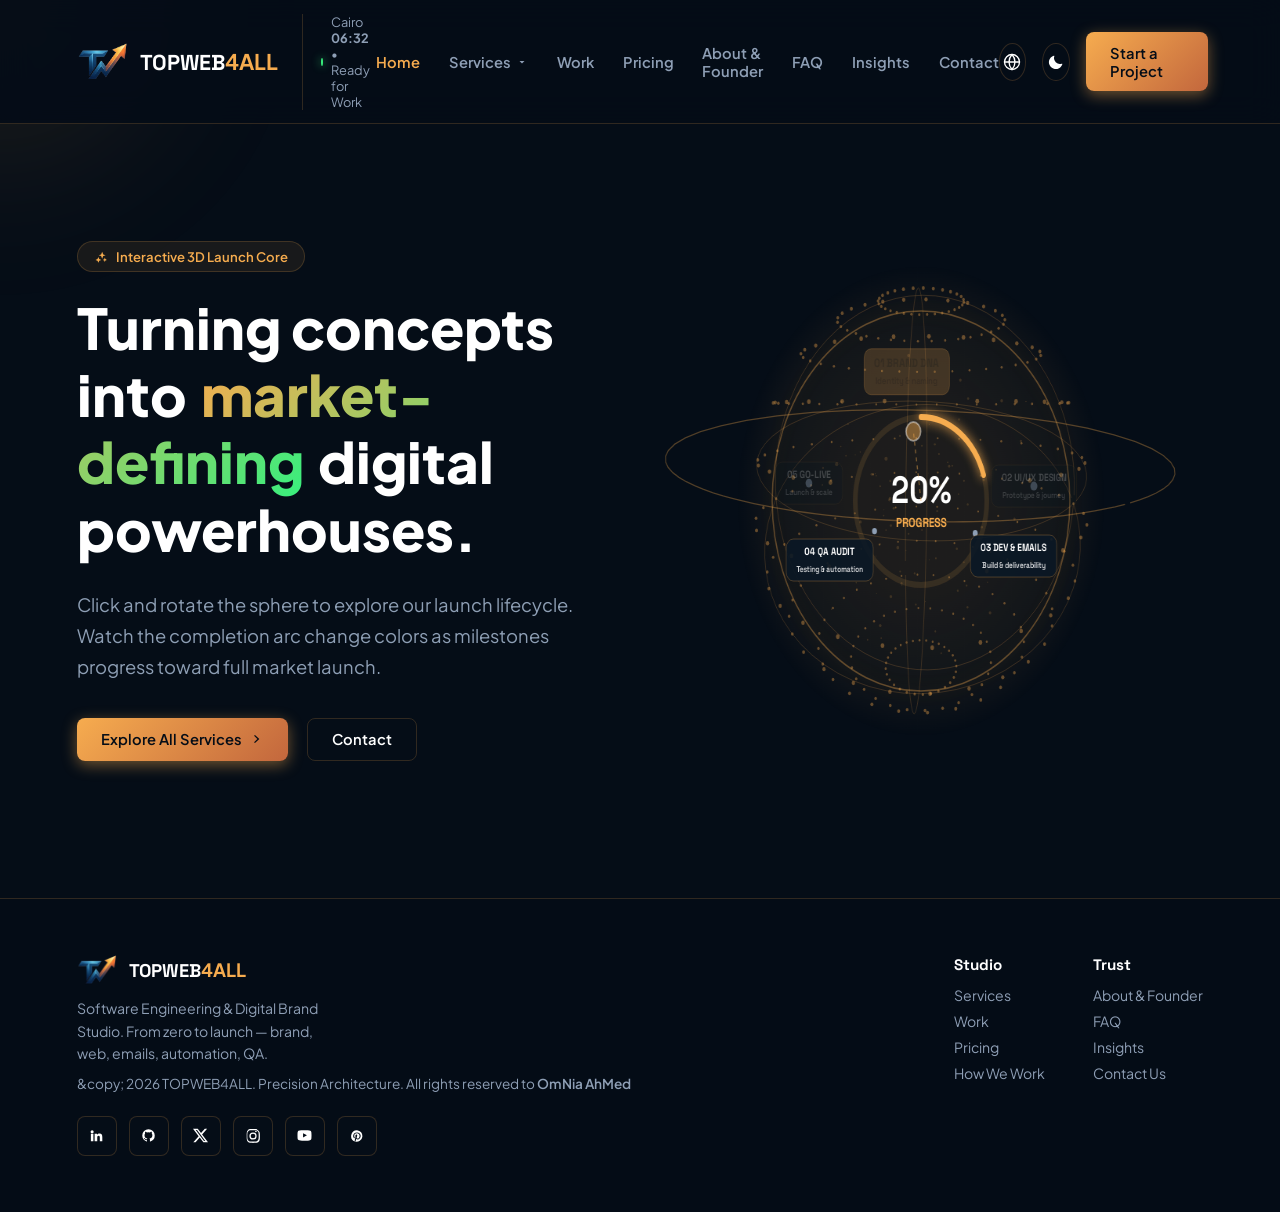
==== commit d6f3d740: "تغير الهوية البصريه" ====
--- a/index.html
+++ b/index.html
@@ -10,7 +10,6 @@
     <meta name="robots" content="index, follow">
     <link rel="canonical" href="https://topweb4all.dev/">
     <meta name="theme-color" content="#050D17">
-    <link rel="icon" type="image/svg+xml" href="favicon.svg">
     <link rel="icon" type="image/png" sizes="32x32" href="favicon-32x32.png">
     <link rel="icon" type="image/png" sizes="16x16" href="favicon-16x16.png">
     <link rel="apple-touch-icon" href="apple-touch-icon.png">
@@ -38,37 +37,39 @@
 
     <style>
         :root {
-            --teal-accent: #00F2FE;
-            --teal-deep: #00A896;
-            --teal-darker: #028090;
-            --glow: rgba(0, 242, 254, 0.45);
+            --teal-accent: #F6AC4F;
+            --teal-deep: #C3673D;
+            --teal-darker: #9A4F2A;
+            --glow: rgba(246, 172, 79, 0.45);
 
             /* Dark Theme (Default) */
             --bg-body: #050D17;
             --bg-card: rgba(11, 24, 38, 0.75);
             --bg-header: rgba(5, 13, 23, 0.92);
-            --border: rgba(0, 242, 254, 0.16);
-            --border-hover: rgba(0, 242, 254, 0.55);
+            --border: rgba(246, 172, 79, 0.18);
+            --border-hover: rgba(246, 172, 79, 0.55);
             --text-main: #FFFFFF;
             --text-muted: #8E9FB5;
-            --badge-bg: rgba(0, 242, 254, 0.08);
+            --badge-bg: rgba(246, 172, 79, 0.08);
+            --on-accent: #050D17;
             --card-shadow: 0 14px 40px rgba(0, 0, 0, 0.45);
         }
 
         [data-theme="light"] {
             /* Light Theme — high contrast, readable on white */
-            --teal-accent: #028090;
-            --teal-deep: #00707F;
-            --teal-darker: #015E6B;
-            --glow: rgba(2, 128, 144, 0.28);
-            --bg-body: #EDF4F6;
+            --teal-accent: #B8731A;
+            --teal-deep: #9A4F2A;
+            --teal-darker: #7A3D1F;
+            --glow: rgba(184, 115, 26, 0.28);
+            --bg-body: #F5F0E8;
             --bg-card: #FFFFFF;
             --bg-header: rgba(255, 255, 255, 0.96);
-            --border: rgba(2, 128, 144, 0.28);
-            --border-hover: #028090;
+            --border: rgba(184, 115, 26, 0.28);
+            --border-hover: #B8731A;
             --text-main: #0A1B29;
             --text-muted: #3D5468;
-            --badge-bg: rgba(2, 128, 144, 0.12);
+            --badge-bg: rgba(184, 115, 26, 0.12);
+            --on-accent: #FFFFFF;
             --card-shadow: 0 12px 32px rgba(10, 60, 75, 0.14);
         }
 
@@ -88,13 +89,13 @@
         }
 
         [data-theme="light"] .pill {
-            background: rgba(2, 128, 144, 0.1);
+            background: rgba(184, 115, 26, 0.1);
             color: #22465A;
             font-weight: 600;
         }
 
         [data-theme="light"] .hero h1 .highlight {
-            background: linear-gradient(135deg, #028090 0%, #00A896 100%);
+            background: linear-gradient(135deg, #B8731A 0%, #C3673D 100%);
             -webkit-background-clip: text;
             background-clip: text;
             -webkit-text-fill-color: transparent;
@@ -102,17 +103,17 @@
 
         [data-theme="light"] .btn-ghost {
             border-width: 1.5px;
-            border-color: #028090;
+            border-color: #B8731A;
             color: #0A1B29;
             font-weight: 700;
         }
 
         [data-theme="light"] .card-link {
-            color: #015E6B;
+            color: #7A3D1F;
         }
 
         [data-theme="light"] .section-tag {
-            color: #015E6B;
+            color: #7A3D1F;
         }
 
         [data-theme="light"] .form-input {
@@ -126,11 +127,11 @@
         }
 
         [data-theme="light"] .mobile-drawer a {
-            border-bottom-color: rgba(2, 128, 144, 0.15);
+            border-bottom-color: rgba(184, 115, 26, 0.15);
         }
 
         [data-theme="light"] .logo-text span {
-            color: #028090;
+            color: #B8731A;
         }
 
         * {
@@ -182,6 +183,8 @@
             overflow-x: hidden;
             position: relative;
         }
+        a { color: var(--teal-accent); }
+        a:hover { color: var(--teal-deep); }
 
         /* Mouse Glow Spotlight */
         .cursor-spotlight {
@@ -243,7 +246,7 @@
             display: flex;
             align-items: center;
             justify-content: center;
-            color: #050D17;
+            color: var(--on-accent);
             font-size: 1.25rem;
             box-shadow: 0 0 16px var(--glow);
         }
@@ -318,7 +321,7 @@
             background: var(--bg-card);
             border: 1px solid var(--border-hover);
             border-radius: 16px;
-            box-shadow: 0 20px 50px rgba(0, 0, 0, 0.45), 0 0 0 1px rgba(0, 242, 254, 0.06);
+            box-shadow: 0 20px 50px rgba(0, 0, 0, 0.45), 0 0 0 1px rgba(246, 172, 79, 0.06);
             padding: 0.6rem;
             min-width: 320px;
             display: flex;
@@ -356,7 +359,7 @@
             width: 34px;
             height: 34px;
             border-radius: 9px;
-            background: rgba(0, 242, 254, 0.1);
+            background: rgba(246, 172, 79, 0.1);
             display: inline-flex;
             align-items: center;
             justify-content: center;
@@ -372,7 +375,7 @@
         }
 
         .dropdown-menu a:hover {
-            background: rgba(0, 242, 254, 0.1);
+            background: rgba(246, 172, 79, 0.1);
             color: var(--teal-accent);
             padding-left: 1.1rem;
         }
@@ -427,15 +430,18 @@
 
         .btn-primary {
             background: linear-gradient(135deg, var(--teal-accent), var(--teal-deep));
-            color: #050D17;
+            color: var(--on-accent);
             border: none;
             box-shadow: 0 4px 15px var(--glow);
         }
 
         .btn-primary:hover {
             transform: translateY(-2px);
-            box-shadow: 0 8px 25px rgba(0, 242, 254, 0.5);
-        }
+            box-shadow: 0 8px 25px var(--glow);
+        }
+        .btn-primary.btn-theme-contrast { color: var(--on-accent); }
+        [data-theme="light"] .btn-primary { background: linear-gradient(135deg, var(--teal-deep), var(--teal-darker)); box-shadow: 0 4px 15px rgba(122,61,31,0.28); }
+        [data-theme="light"] .btn-primary.btn-theme-contrast { color: var(--on-accent); }
 
         .btn-ghost {
             background: transparent;
@@ -624,7 +630,7 @@
 
         .service-card.featured {
             border-color: var(--teal-accent);
-            background: linear-gradient(180deg, rgba(0, 242, 254, 0.08) 0%, var(--bg-card) 60%);
+            background: linear-gradient(180deg, rgba(246, 172, 79, 0.08) 0%, var(--bg-card) 60%);
         }
 
         .service-card:hover {
@@ -642,7 +648,7 @@
         .card-icon {
             width: 52px;
             height: 52px;
-            background: rgba(0, 242, 254, 0.1);
+            background: rgba(246, 172, 79, 0.1);
             border-radius: 12px;
             display: flex;
             align-items: center;
@@ -654,7 +660,7 @@
         .card-badge {
             font-size: 0.75rem;
             background: var(--teal-accent);
-            color: #050D17;
+            color: var(--on-accent);
             font-weight: 700;
             padding: 4px 10px;
             border-radius: 50px;
@@ -860,7 +866,7 @@
             left: -9999px;
             top: 0;
             background: var(--teal-accent);
-            color: #050D17;
+            color: var(--on-accent);
             padding: 10px 16px;
             border-radius: 0 0 8px 0;
             z-index: 3000;
@@ -917,7 +923,7 @@
             width: 44px; height: 44px; border-radius: 50%;
             background: linear-gradient(135deg, var(--teal-accent), var(--teal-deep));
             display: flex; align-items: center; justify-content: center;
-            color: #050D17; font-weight: 800;
+            color: var(--on-accent); font-weight: 800;
         }
         .client-row strong { display: block; font-size: 0.95rem; }
         .client-row span { color: var(--text-muted); font-size: 0.82rem; }
@@ -926,7 +932,7 @@
         .cta-banner {
             margin: 0 6% 4rem;
             max-width: 1280px;
-            background: linear-gradient(135deg, rgba(0,242,254,0.16), rgba(0,168,150,0.08));
+            background: linear-gradient(135deg, rgba(246, 172, 79,0.16), rgba(195, 103, 61,0.08));
             border: 1px solid var(--border-hover);
             border-radius: 20px;
             padding: 3rem;
@@ -966,14 +972,14 @@
         .work-thumb {
             height: 170px;
             display: flex; align-items: center; justify-content: center;
-            font-size: 2.6rem; color: #050D17;
+            font-size: 2.6rem; color: var(--on-accent);
             background: linear-gradient(135deg, var(--teal-accent), var(--teal-deep));
         }
-        .work-thumb.alt1 { background: linear-gradient(135deg, #38EF7D, #028090); }
-        .work-thumb.alt2 { background: linear-gradient(135deg, #7DD3FC, #028090); }
-        .work-thumb.alt3 { background: linear-gradient(135deg, #FDE68A, #00A896); }
-        .work-thumb.alt4 { background: linear-gradient(135deg, #C4B5FD, #028090); }
-        .work-thumb.alt5 { background: linear-gradient(135deg, #FDA4AF, #028090); }
+        .work-thumb.alt1 { background: linear-gradient(135deg, #38EF7D, #B8731A); }
+        .work-thumb.alt2 { background: linear-gradient(135deg, #7DD3FC, #B8731A); }
+        .work-thumb.alt3 { background: linear-gradient(135deg, #FDE68A, #C3673D); }
+        .work-thumb.alt4 { background: linear-gradient(135deg, #C4B5FD, #B8731A); }
+        .work-thumb.alt5 { background: linear-gradient(135deg, #FDA4AF, #B8731A); }
         .work-body { padding: 1.6rem; }
         .work-body h3 { margin-bottom: 0.5rem; }
         .work-body p { color: var(--text-muted); font-size: 0.92rem; line-height: 1.65; margin-bottom: 1rem; }
@@ -1061,7 +1067,7 @@
         .step-num {
             min-width: 30px; height: 30px; border-radius: 50%;
             background: linear-gradient(135deg, var(--teal-accent), var(--teal-deep));
-            color: #050D17; font-weight: 800; font-size: 0.85rem;
+            color: var(--on-accent); font-weight: 800; font-size: 0.85rem;
             display: flex; align-items: center; justify-content: center;
         }
         .related-note { text-align: center; color: var(--text-muted); margin-bottom: 1.5rem; }
@@ -1086,6 +1092,9 @@
             flex-wrap: wrap;
             gap: 1.5rem;
         }
+        .footer-content a:not(.social-link) { color: var(--text-muted); text-decoration: none; }
+        .footer-content a:not(.social-link):visited { color: var(--text-muted); }
+        .footer-content a:not(.social-link):hover { color: var(--teal-accent); }
 
         /* Toast Feedback */
         .toast {
@@ -1129,7 +1138,7 @@
         /* === Accessibility (a11y) === */
         .skip-link {
             position: absolute; inset-inline-start: 12px; top: -70px; z-index: 3000;
-            background: var(--teal-accent); color: #04222a; font-weight: 800;
+            background: var(--teal-accent); color: var(--on-accent); font-weight: 800;
             padding: 10px 18px; border-radius: 0 0 10px 10px; text-decoration: none;
             transition: top 0.2s ease;
         }
@@ -1158,7 +1167,7 @@
             }
             .status-dot { animation: none; }
         }
-    </style>
+    .work-thumb.has-cover,.blog-cover{position:relative;display:flex;align-items:center;justify-content:center}.work-thumb.has-cover .cover-title,.blog-cover .cover-title{position:relative;z-index:2;font-size:1.05rem;font-weight:800;color:var(--txt);text-align:center;padding:12px;line-height:1.4;text-shadow:0 2px 10px rgba(0,0,0,.6);display:-webkit-box;-webkit-line-clamp:3;-webkit-box-orient:vertical;overflow:hidden;max-width:100%}.work-thumb.has-cover::before,.blog-cover::before{content:'';position:absolute;bottom:0;inset-inline-end:0;width:60px;height:60px;background:#F6AC4F;clip-path:polygon(100% 0,0 100%,100% 100%);opacity:.3;pointer-events:none}.work-thumb.has-cover::after,.blog-cover::after{content:'';position:absolute;top:0;inset-inline-start:0;width:40px;height:40px;border:2px solid #C3673D;opacity:.35;transform:rotate(45deg);pointer-events:none}.blog-cover{background:linear-gradient(135deg,var(--bg-body),var(--teal-deep))}.work-thumb.has-cover img,.blog-cover img{position:relative;z-index:0}.work-thumb.has-cover::before,.work-thumb.has-cover::after,.blog-cover::before,.blog-cover::after{content:'';position:absolute;pointer-events:none;z-index:1}.work-thumb.has-cover::before,.blog-cover::before{bottom:0;inset-inline-end:0;width:55px;height:55px;background:#F6AC4F;clip-path:polygon(100% 0,0 100%,100% 100%);opacity:.35}.work-thumb.has-cover::after,.blog-cover::after{top:6px;inset-inline-start:6px;width:36px;height:36px;border:2px solid #C3673D;opacity:.4;transform:rotate(45deg)}.blog-cover{background:linear-gradient(135deg,var(--bg-body),var(--teal-deep));position:relative;overflow:hidden}.work-thumb.has-cover,.blog-cover{background:#050D17;display:flex;flex-direction:column;align-items:center;justify-content:center;gap:6px;padding:14px;text-align:center;position:relative;overflow:hidden}.work-thumb.has-cover .cover-logo,.blog-cover .cover-logo{position:absolute;inset:0;margin:auto;width:46%;max-width:150px;opacity:.22;pointer-events:none;z-index:0;object-fit:contain}.work-thumb.has-cover .cover-site,.blog-cover .cover-site{position:relative;z-index:2;font-size:.7rem;font-weight:800;letter-spacing:.18em;color:#FFFFFF;opacity:.85}.work-thumb.has-cover .cover-title,.blog-cover .cover-title{position:relative;z-index:2;font-size:1.0rem;font-weight:800;color:#FFFFFF;line-height:1.4;display:-webkit-box;-webkit-line-clamp:2;-webkit-box-orient:vertical;overflow:hidden;max-width:100%;text-shadow:0 2px 8px rgba(0,0,0,.35)}.work-thumb.has-cover .cover-domain,.blog-cover .cover-domain{position:relative;z-index:2;font-size:.72rem;color:#FFFFFF;opacity:.75}.work-thumb.has-cover::before,.blog-cover::before{content:'';position:absolute;bottom:0;inset-inline-end:0;width:55px;height:55px;background:#F6AC4F;clip-path:polygon(100% 0,0 100%,100% 100%);opacity:.3;pointer-events:none;z-index:1}.work-thumb.has-cover::after,.blog-cover::after{content:'';position:absolute;top:6px;inset-inline-start:6px;width:36px;height:36px;border:2px solid #C3673D;opacity:.35;transform:rotate(45deg);pointer-events:none;z-index:1}</style>
 </head>
 <body>
 
@@ -1171,7 +1180,7 @@
     <header>
         <div class="header-left">
             <a href="#home" class="logo-wrap" onclick="navigateTo('home')">
-                <div class="logo-box"><svg viewBox="0 0 24 24" width="18" height="18" fill="currentColor" aria-hidden="true"><path d="M12 2 2 7v10l10 5 10-5V7l-10-5zm0 2.3L19.7 8 12 11.7 4.3 8 12 4.3zM4 9.7l7 3.5v6.5l-7-3.5V9.7zm9 10v-6.5l7-3.5v6.5l-7 3.5z"/></svg></div>
+                <img src="images/logo.png" alt="TOPWEB4ALL" style="height:38px;width:auto;display:block;">
                 <div class="logo-text">TOPWEB<span>4ALL</span></div>
             </a>
             <div class="studio-status">
@@ -1210,7 +1219,7 @@
             <button class="theme-btn" id="themeBtn" aria-label="Toggle Theme">
                 <svg viewBox="0 0 24 24" width="16" height="16" fill="currentColor" aria-hidden="true"><path d="M20.6 14.5A8.8 8.8 0 0 1 9.5 3.4a.7.7 0 0 0-.9-.9 10.3 10.3 0 1 0 12.9 12.9.7.7 0 0 0-.9-.9z"/></svg>
             </button>
-            <a tabindex="0" onclick="navigateTo('contact')" class="btn btn-primary" data-i18n="nav.start">Start a Project</a>
+            <a tabindex="0" onclick="navigateTo('contact')" class="btn btn-primary btn-theme-contrast" data-i18n="nav.start">Start a Project</a>
             <button class="mobile-toggle-btn" id="mobileMenuBtn" aria-label="Toggle Menu">
                 <svg viewBox="0 0 24 24" width="18" height="18" fill="currentColor" aria-hidden="true"><path d="M3 6h18v2H3zm0 5h18v2H3zm0 5h18v2H3z"/></svg>
             </button>
@@ -1241,7 +1250,7 @@
                 <p data-i18n="hero.sub">Click and rotate the sphere to explore our launch lifecycle. Watch the completion arc change colors as milestones progress toward full market launch.</p>
 
                 <div class="hero-actions">
-                    <a tabindex="0" onclick="navigateTo('services')" class="btn btn-primary"><span data-i18n="hero.explore">Explore All Services</span> <svg viewBox="0 0 24 24" width="14" height="14" fill="currentColor" aria-hidden="true"><path d="M8.5 5 7 6.4 12.6 12 7 17.6 8.5 19 16 12z"/></svg></a>
+                    <a tabindex="0" onclick="navigateTo('services')" class="btn btn-primary btn-theme-contrast"><span data-i18n="hero.explore">Explore All Services</span> <svg viewBox="0 0 24 24" width="14" height="14" fill="currentColor" aria-hidden="true"><path d="M8.5 5 7 6.4 12.6 12 7 17.6 8.5 19 16 12z"/></svg></a>
                     <a tabindex="0" onclick="navigateTo('contact')" class="btn btn-ghost" data-i18n="nav.contact">Contact</a>
                 </div>
             </div>
@@ -2077,7 +2086,7 @@
         <div class="footer-content" style="align-items:flex-start;">
             <div style="min-width:220px;">
                 <div class="logo-wrap" onclick="navigateTo('home')">
-                    <div class="logo-box" style="width: 32px; height: 32px; font-size: 1rem;"><svg viewBox="0 0 24 24" width="18" height="18" fill="currentColor" aria-hidden="true"><path d="M12 2 2 7v10l10 5 10-5V7l-10-5zm0 2.3L19.7 8 12 11.7 4.3 8 12 4.3zM4 9.7l7 3.5v6.5l-7-3.5V9.7zm9 10v-6.5l7-3.5v6.5l-7 3.5z"/></svg></div>
+                    <img src="images/logo.png" alt="TOPWEB4ALL" style="height:30px;width:auto;display:block;">
                     <div class="logo-text" style="font-size: 1.15rem;">TOPWEB<span>4ALL</span></div>
                 </div>
                 <p style="font-size: 0.88rem; color: var(--text-muted); margin-top: 12px; max-width: 260px; line-height:1.6;"><span data-i18n="ft.desc">Software Engineering & Digital Brand Studio. From idea to launch — brand, web, emails, automation, QA.</span></p>
@@ -2900,8 +2909,8 @@
         let launchPulse = 0;
 
         function getProgressColor(pct) {
-            if (pct <= 30) return '#00F2FE';
-            if (pct <= 60) return '#028090';
+            if (pct <= 30) return '#F6AC4F';
+            if (pct <= 60) return '#B8731A';
             if (pct <= 85) return '#22D3EE';
             return '#38EF7D';
         }
@@ -2911,9 +2920,9 @@
             const cx = CW / 2;
             const cy = CH / 2;
             const isLight = document.documentElement.getAttribute('data-theme') === 'light';
-            const nodeColor = isLight ? 'rgba(2, 128, 144, 0.45)' : 'rgba(0, 242, 254, 0.38)';
-            const orbitColor = isLight ? 'rgba(2, 128, 144, 0.35)' : 'rgba(0, 242, 254, 0.32)';
-            const depthColor = isLight ? 'rgba(2, 128, 144, 0.16)' : 'rgba(0, 242, 254, 0.16)';
+            const nodeColor = isLight ? 'rgba(184, 115, 26, 0.45)' : 'rgba(246, 172, 79, 0.38)';
+            const orbitColor = isLight ? 'rgba(184, 115, 26, 0.35)' : 'rgba(246, 172, 79, 0.32)';
+            const depthColor = isLight ? 'rgba(184, 115, 26, 0.16)' : 'rgba(246, 172, 79, 0.16)';
 
             currentDisplayPercent += (targetPercent - currentDisplayPercent) * 0.08;
 
@@ -2936,7 +2945,7 @@
             // 0. Globe glow backdrop (planet atmosphere)
             const glowR = sphereRadius + 46;
             const glow = ctx.createRadialGradient(cx, cy, sphereRadius * 0.4, cx, cy, glowR);
-            const glowBase = isLight ? '2, 128, 144' : '0, 242, 254';
+            const glowBase = isLight ? '184, 115, 26' : '246, 172, 79';
             glow.addColorStop(0, `rgba(${glowBase}, 0.10)`);
             glow.addColorStop(0.75, `rgba(${glowBase}, 0.05)`);
             glow.addColorStop(1, `rgba(${glowBase}, 0)`);
@@ -2947,9 +2956,9 @@
 
             // 0b. Globe rim (outer shell)
             ctx.save();
-            ctx.strokeStyle = isLight ? 'rgba(2, 128, 144, 0.35)' : 'rgba(0, 242, 254, 0.35)';
+            ctx.strokeStyle = isLight ? 'rgba(184, 115, 26, 0.35)' : 'rgba(246, 172, 79, 0.35)';
             ctx.lineWidth = 1.6;
-            ctx.shadowColor = isLight ? 'rgba(2,128,144,0.5)' : 'rgba(0,242,254,0.5)';
+            ctx.shadowColor = isLight ? 'rgba(184, 115, 26,0.5)' : 'rgba(246, 172, 79,0.5)';
             ctx.shadowBlur = 18;
             ctx.beginPath();
             ctx.arc(cx, cy, sphereRadius, 0, Math.PI * 2);
@@ -3053,7 +3062,7 @@
             const ringR = 84;
 
             // Background circular track
-            ctx.strokeStyle = isLight ? 'rgba(2, 128, 144, 0.12)' : 'rgba(0, 242, 254, 0.12)';
+            ctx.strokeStyle = isLight ? 'rgba(184, 115, 26, 0.12)' : 'rgba(246, 172, 79, 0.12)';
             ctx.lineWidth = 6;
             ctx.beginPath();
             ctx.arc(cx, cy, ringR, 0, Math.PI * 2);
@@ -3097,7 +3106,7 @@
                 ctx.fillText(isAR ? 'الإطلاق' : 'LAUNCH', cx, cy - 8);
 
                 ctx.font = '700 ' + (isAR ? '15px' : '13px') + ' ' + centerFont;
-                ctx.fillStyle = '#00F2FE';
+                ctx.fillStyle = '#F6AC4F';
                 ctx.fillText(isAR ? '🚀 جاهز 100%' : '🚀 100% READY', cx, cy + 20);
             } else {
                 ctx.font = '800 ' + (isAR ? '40px' : '38px') + ' ' + centerFont;
@@ -3167,7 +3176,7 @@
                 // Satellite Node
                 ctx.beginPath();
                 ctx.arc(px, py, (isActive ? 6.5 : 4) * scale, 0, Math.PI * 2);
-                ctx.fillStyle = isActive ? activeColor : (isLight ? '#028090' : '#8E9FB5');
+                ctx.fillStyle = isActive ? activeColor : (isLight ? '#B8731A' : '#8E9FB5');
                 ctx.fill();
 
                 if (isActive) {
@@ -3214,9 +3223,9 @@
                 let pillY = cy + oy - pillHeight / 2;
 
                 // Draw badge background
-                ctx.fillStyle = isActive ? (index === 4 ? 'rgba(56, 239, 125, 0.95)' : 'rgba(0, 242, 254, 0.95)') :
-                                (isHovered ? 'rgba(0, 242, 254, 0.22)' : (isLight ? 'rgba(255, 255, 255, 0.92)' : 'rgba(11, 24, 38, 0.88)'));
-                ctx.strokeStyle = isActive ? (index === 4 ? '#38EF7D' : '#00F2FE') : (isLight ? 'rgba(2, 128, 144, 0.3)' : 'rgba(0, 242, 254, 0.25)');
+                ctx.fillStyle = isActive ? (index === 4 ? 'rgba(56, 239, 125, 0.95)' : 'rgba(246, 172, 79, 0.95)') :
+                                (isHovered ? 'rgba(246, 172, 79, 0.22)' : (isLight ? 'rgba(255, 255, 255, 0.92)' : 'rgba(11, 24, 38, 0.88)'));
+                ctx.strokeStyle = isActive ? (index === 4 ? '#38EF7D' : '#F6AC4F') : (isLight ? 'rgba(184, 115, 26, 0.3)' : 'rgba(246, 172, 79, 0.25)');
                 ctx.lineWidth = 1;
 
                 ctx.beginPath();
@@ -3361,7 +3370,7 @@
             const grid=document.getElementById('portfolioGrid'); if(!grid) return;
             grid.innerHTML=window.TW4A_PROJECTS.map((p,i)=>`
                 <div class="work-card" data-cat="${p.cats.join(' ')}">
-                    <div class="work-thumb has-cover${i%6?' alt'+(i%6):''}"><img loading="lazy" src="${p.cover}" alt=""></div>
+                    <div class="work-thumb has-cover"><img class="cover-logo" src="images/logo.png" alt="" aria-hidden="true"><span class="cover-site">TOPWEB4ALL</span><span class="cover-title">${currentLang==='ar'?p.title_ar:p.title_en}</span><span class="cover-domain">topweb4all.dev</span></div>
                     <div class="work-body">
                         <h3>${currentLang==='ar'?p.title_ar:p.title_en}</h3>
                         <p>${currentLang==='ar'?p.excerpt_ar:p.excerpt_en}</p>
@@ -3377,7 +3386,7 @@
                 </div>`).join('');
             if(!document.getElementById('viewAllWork')){
                 const d=document.createElement('div'); d.className='view-all-row'; d.id='viewAllWork';
-                d.innerHTML=`<a class="btn btn-ghost" href="projects.html" style="text-decoration:none"></a>`;
+                d.innerHTML=`<a class="btn btn-primary" href="projects.html" style="text-decoration:none"></a>`;
                 grid.after(d);
             }
             const b=document.querySelector('#viewAllWork .btn'); if(b) b.textContent = currentLang==='ar'?'\u0639\u0631\u0636 \u0643\u0644 \u0627\u0644\u0645\u0634\u0627\u0631\u064a\u0639 \u2190':'View all projects \u2192';
@@ -3387,7 +3396,7 @@
             const grid=document.querySelector('#page-blog .blog-grid'); if(!grid) return;
             grid.innerHTML=window.TW4A_ARTICLES.map(a=>`
                 <div class="blog-card">
-                    <div class="blog-cover"><img loading="lazy" src="${a.cover}" alt=""></div>
+                    <div class="blog-cover"><img class="cover-logo" src="images/logo.png" alt="" aria-hidden="true"><span class="cover-site">TOPWEB4ALL</span><span class="cover-title">${currentLang==='ar'?a.title_ar:a.title_en}</span><span class="cover-domain">topweb4all.dev</span></div>
                     <div class="blog-meta"><span>${twCatLabel(a.cat)}</span><span>${currentLang==='ar'?a.date_ar:a.date_en}</span></div>
                     <h3>${currentLang==='ar'?a.title_ar:a.title_en}</h3>
                     <p>${currentLang==='ar'?a.excerpt_ar:a.excerpt_en}</p>
@@ -3395,7 +3404,7 @@
                 </div>`).join('');
             if(!document.getElementById('viewAllBlog')){
                 const d=document.createElement('div'); d.className='view-all-row'; d.id='viewAllBlog';
-                d.innerHTML=`<a class="btn btn-ghost" href="articles.html" style="text-decoration:none"></a>`;
+                d.innerHTML=`<a class="btn btn-primary" href="articles.html" style="text-decoration:none"></a>`;
                 grid.after(d);
             }
             const b=document.querySelector('#viewAllBlog .btn'); if(b) b.textContent = currentLang==='ar'?'\u0639\u0631\u0636 \u0643\u0644 \u0627\u0644\u0645\u0642\u0627\u0644\u0627\u062a \u2190':'View all articles \u2192';
@@ -3420,7 +3429,7 @@
                 list = list.slice(0, 2);
                 grid.innerHTML = list.map(p => `
                 <div class="work-card">
-                    <div class="work-thumb has-cover"><img loading="lazy" src="${p.cover}" alt=""></div>
+                    <div class="work-thumb has-cover"><img class="cover-logo" src="images/logo.png" alt="" aria-hidden="true"><span class="cover-site">TOPWEB4ALL</span><span class="cover-title">${currentLang==='ar'?p.title_ar:p.title_en}</span><span class="cover-domain">topweb4all.dev</span></div>
                     <div class="work-body">
                         <h3>${currentLang==='ar'?p.title_ar:p.title_en}</h3>
                         <p>${currentLang==='ar'?p.excerpt_ar:p.excerpt_en}</p>
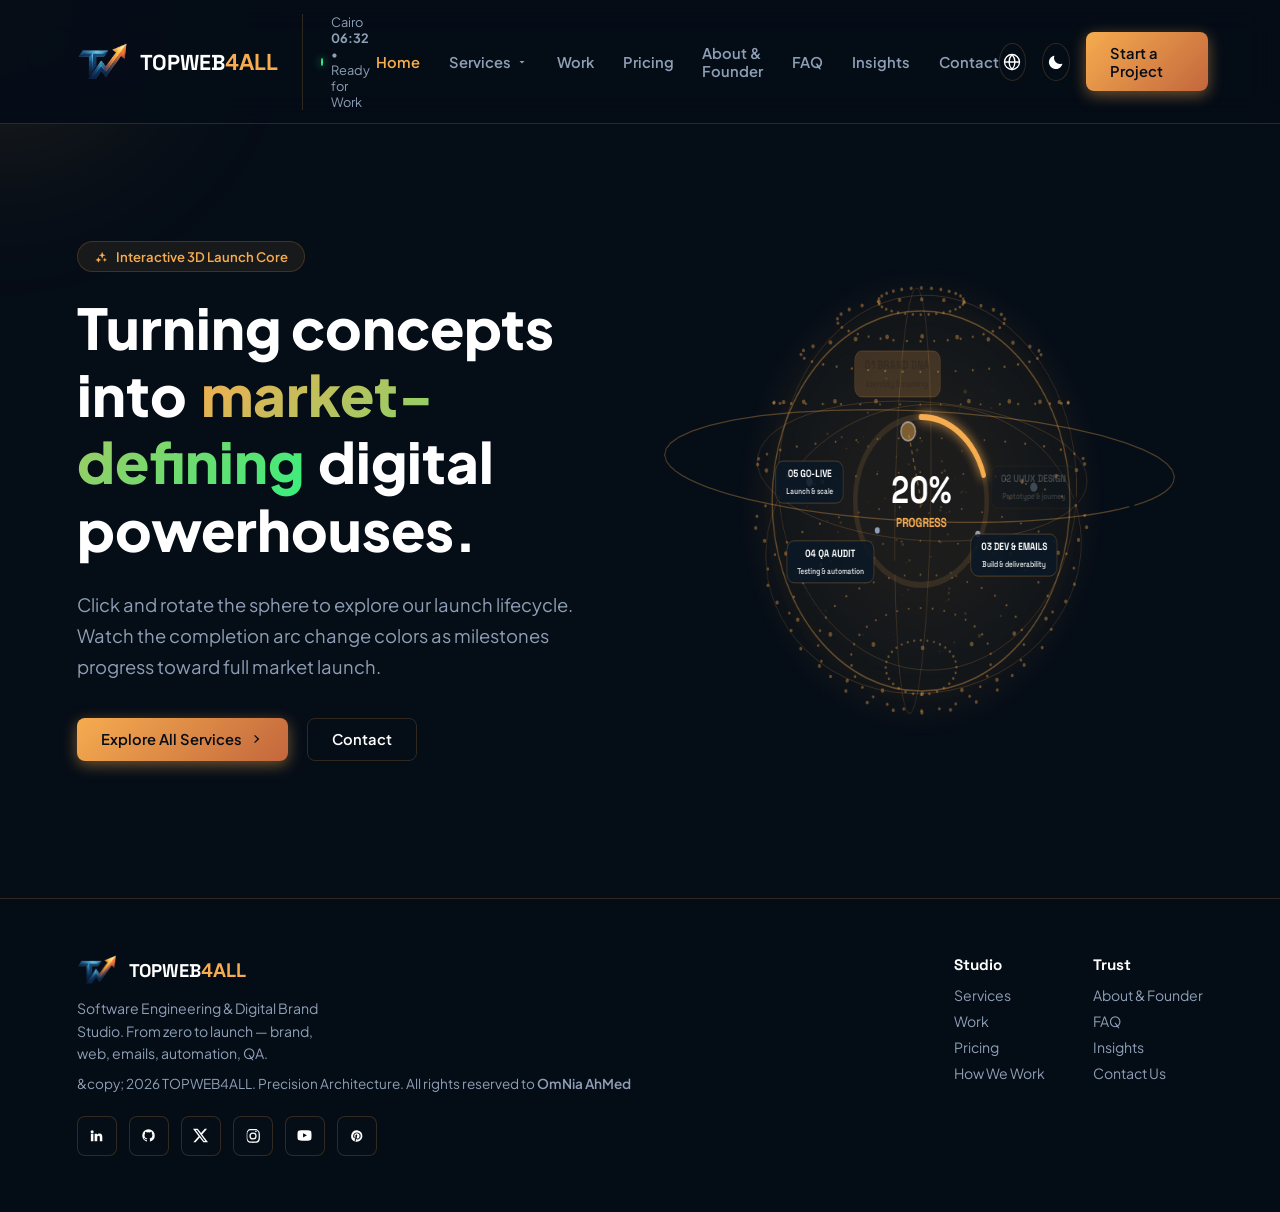
==== commit e4a437ae: "Add files via upload" ====
--- a/index.html
+++ b/index.html
@@ -1456,7 +1456,7 @@
                 </div>
                 <div class="detail-hero-box">
                     <svg viewBox="0 0 24 24" width="18" height="18" fill="currentColor" aria-hidden="true"><path d="M14 3l1.8 4.6L20 9l-4.2 1.4L14 15l-1.8-4.6L8 9l4.2-1.4L14 3zm-6.5 9L9 15.5 12.5 17 9 18.5 7.5 22 6 18.5 2.5 17 6 15.5 7.5 12zm11 1 1 2.5L22 17l-2.5 1L18.5 20.5 17.5 18 15 17l2.5-1 1-2.5z"/></svg>
-                    <div class="price-hint">$890 <small data-i18n="per.from">/ from</small></div>
+                    <div class="price-hint">$390 <small data-i18n="per.from">/ from</small></div>
                     <p style="color: var(--text-muted); font-size: 0.9rem;" data-i18n="dh.h1">Starter identity • full system as upgrade</p>
                 </div>
             </div>
@@ -1505,7 +1505,7 @@
                 </div>
                 <div class="detail-hero-box">
                     <svg viewBox="0 0 24 24" width="18" height="18" fill="currentColor" aria-hidden="true"><path d="M9.4 16.6 4.8 12l4.6-4.6L8 6l-6 6 6 6 1.4-1.4zm5.2 0 4.6-4.6-4.6-4.6L16 6l6 6-6 6-1.4-1.4z"/></svg>
-                    <div class="price-hint">$1,190 <small data-i18n="per.from">/ from</small></div>
+                    <div class="price-hint">$490 <small data-i18n="per.from">/ from</small></div>
                     <p style="color: var(--text-muted); font-size: 0.9rem;" data-i18n="dh.h2">Bigger builds quoted separately</p>
                 </div>
             </div>
@@ -1554,7 +1554,7 @@
                 </div>
                 <div class="detail-hero-box">
                     <svg viewBox="0 0 24 24" width="16" height="16" fill="currentColor" aria-hidden="true"><path d="M12 1 3 5v6c0 5.6 3.8 10.7 9 12 5.2-1.3 9-6.4 9-12V5l-9-4zm-1.5 14.5-3.5-3.5 1.4-1.4 2.1 2.1 4.6-4.6 1.4 1.4-6 6z"/></svg>
-                    <div class="price-hint">$190 <small data-i18n="per.from">/ from</small></div>
+                    <div class="price-hint">$99 <small data-i18n="per.from">/ from</small></div>
                     <p style="color: var(--text-muted); font-size: 0.9rem;" data-i18n="dh.h3">Inbox placement verified before handoff</p>
                 </div>
             </div>
@@ -1603,7 +1603,7 @@
                 </div>
                 <div class="detail-hero-box">
                     <svg viewBox="0 0 24 24" width="18" height="18" fill="currentColor" aria-hidden="true"><path d="M12 2a2 2 0 0 1 2 2c2.5.5 4 2.5 4 5v1h2v7h-2v2h-3v-2H9v2H6v-2H4v-7h2v-1c0-2.5 1.5-4.5 4-5a2 2 0 0 1 2-2zm-3 8h2v2H9zm6 0h2v2h-2zM9 13h6v1H9z"/></svg>
-                    <div class="price-hint">$390 <small data-i18n="per.from">/ from</small></div>
+                    <div class="price-hint">$190 <small data-i18n="per.from">/ from</small></div>
                     <p style="color: var(--text-muted); font-size: 0.9rem;" data-i18n="dh.h4">Starter flow • complex systems quoted</p>
                 </div>
             </div>
@@ -1652,7 +1652,7 @@
                 </div>
                 <div class="detail-hero-box">
                     <svg viewBox="0 0 24 24" width="16" height="16" fill="currentColor" aria-hidden="true"><path d="M9 3h6v2h3v2h-1.1A7 7 0 0 1 13 12.9V15l4 7H7l4-7v-2.1A7 7 0 0 1 7.1 7H6V5h3V3zm4 5a3 3 0 1 0 0 6 3 3 0 0 0 0-6zm-1 2.2v1.3H10.5v1h3v1H12v1.3h-1v-4.6h1z"/></svg>
-                    <div class="price-hint">$350 <small data-i18n="per.fixed">/ fixed</small></div>
+                    <div class="price-hint">$149 <small data-i18n="per.fixed">/ fixed</small></div>
                     <p style="color: var(--text-muted); font-size: 0.9rem;" data-i18n="dh.h5">Lite audit • 140-check sweep as upgrade</p>
                 </div>
             </div>
@@ -1701,7 +1701,7 @@
                 </div>
                 <div class="detail-hero-box">
                     <svg viewBox="0 0 24 24" width="18" height="18" fill="currentColor" aria-hidden="true"><path d="M9.5 2c3.2 1.6 5.6 4.2 6.9 7.6l3.1 3.1-3 1.5-1.7-1.7-.5 5.1-2.5 2.5-.9-2.8-2.7-.9 1.8-2.2-3.4-3.4C4.7 8.9 6.3 5.2 9.5 2zm.9 3.1c-1.5 1.1-2.3 3-1.9 4.7L13 5.3c-.9-.4-2-.3-2.6.8zM5 20c1-2.5 3-4.5 5.5-5.5l1 1c-2.2 1-3.9 2.7-4.9 4.9L5 20z"/></svg>
-                    <div class="price-hint">$450 <small data-i18n="per.from">/ from</small></div>
+                    <div class="price-hint">$190 <small data-i18n="per.from">/ from</small></div>
                     <p style="color: var(--text-muted); font-size: 0.9rem;" data-i18n="dh.h6">Essential launch • 30-day support included</p>
                 </div>
             </div>
@@ -1836,15 +1836,15 @@
     <div class="page-view" id="page-pricing">
         <section class="section">
             <div class="section-header">
-                <div class="section-tag" data-i18n="price.tag">Transparent Pricing</div>
+                <div class="section-tag" data-i18n="price.tag">Competitive Launch Pricing</div>
                 <h2 class="section-title" data-i18n="price.title">Fixed scopes. No surprises.</h2>
-                <p style="color: var(--text-muted); margin-top: 1rem;" data-i18n="price.sub">Indicative packages — final quote depends on scope. Every package includes NDA, QA pass, and launch checklist.</p>
+                <p style="color: var(--text-muted); margin-top: 1rem;" data-i18n="price.sub">Competitive launch packages for Egypt &amp; Gulf startups — clear scope, no surprises. Every package includes NDA, QA pass, and launch checklist.</p>
             </div>
             <div class="pricing-grid">
                 <div class="price-card">
                     <h3><svg viewBox="0 0 24 24" width="15" height="15" fill="currentColor" aria-hidden="true" style="color:var(--teal-accent);"><path d="M3.4 20.4 21 12 3.4 3.6l2.6 7 7 1.4-7 1.4-2.6 7z"/></svg> <span data-i18n="p1t">Launch Audit</span></h3>
                     <p class="desc" data-i18n="p1d">For existing sites that need a rigorous pre-launch review.</p>
-                    <div class="price">$290 <small data-i18n="per.fixed">/ fixed</small></div>
+                    <div class="price">$149 <small data-i18n="per.fixed">/ fixed</small></div>
                     <ul class="price-list">
                         <li><svg viewBox="0 0 24 24" width="13" height="13" fill="currentColor" aria-hidden="true"><path d="M9 16.2 4.8 12l-1.4 1.4L9 19 21 7l-1.4-1.4z"/></svg> <span data-i18n="pl.audit1">140-check QA & performance sweep</span></li>
                         <li><svg viewBox="0 0 24 24" width="13" height="13" fill="currentColor" aria-hidden="true"><path d="M9 16.2 4.8 12l-1.4 1.4L9 19 21 7l-1.4-1.4z"/></svg> <span data-i18n="pl.audit2">Email deliverability (SPF/DKIM/DMARC) review</span></li>
@@ -1856,7 +1856,7 @@
                 <div class="price-card featured">
                     <h3><svg viewBox="0 0 24 24" width="18" height="18" fill="currentColor" aria-hidden="true"><path d="M9.5 2c3.2 1.6 5.6 4.2 6.9 7.6l3.1 3.1-3 1.5-1.7-1.7-.5 5.1-2.5 2.5-.9-2.8-2.7-.9 1.8-2.2-3.4-3.4C4.7 8.9 6.3 5.2 9.5 2zm.9 3.1c-1.5 1.1-2.3 3-1.9 4.7L13 5.3c-.9-.4-2-.3-2.6.8zM5 20c1-2.5 3-4.5 5.5-5.5l1 1c-2.2 1-3.9 2.7-4.9 4.9L5 20z"/></svg> <span data-i18n="p2t">Zero-to-One Launch</span></h3>
                     <p class="desc" data-i18n="p2d">Brand, website, emails, and go-live — the full market entry.</p>
-                    <div class="price">$2,490 <small data-i18n="per.from">/ from</small></div>
+                    <div class="price">$799 <small data-i18n="per.from">/ from</small></div>
                     <ul class="price-list">
                         <li><svg viewBox="0 0 24 24" width="13" height="13" fill="currentColor" aria-hidden="true"><path d="M9 16.2 4.8 12l-1.4 1.4L9 19 21 7l-1.4-1.4z"/></svg> <span data-i18n="pl.b1">Naming + visual identity + guidelines</span></li>
                         <li><svg viewBox="0 0 24 24" width="13" height="13" fill="currentColor" aria-hidden="true"><path d="M9 16.2 4.8 12l-1.4 1.4L9 19 21 7l-1.4-1.4z"/></svg> <span data-i18n="pl.b2">Custom high-conversion website</span></li>
@@ -1869,7 +1869,7 @@
                 <div class="price-card">
                     <h3><svg viewBox="0 0 24 24" width="18" height="18" fill="currentColor" aria-hidden="true"><path d="M18.6 6c-2 0-3.6.9-5 2.7l-.6.8-.6-.8C10.9 6.9 9.4 6 7.4 6a5.4 5.4 0 0 0 0 12c2 0 3.6-.9 5-2.7l.6-.8.6.8c1.4 1.8 3 2.7 5 2.7a5.4 5.4 0 0 0 0-12zm0 9.5c-1.4 0-2.6-.7-3.8-2.2l-.8-1-1-1.3.2-.3c1.2-1.5 2.4-2.2 3.8-2.2a3.9 3.9 0 0 1 0 7.8h1.6zm-11.2 0a3.9 3.9 0 0 1 0-7.8h1.4c1.4 0 2.6.7 3.8 2.2l.2.3-1 1.3-.8 1c-1.2 1.5-2.4 2.2-3.8 2.2H7.4z"/></svg> <span data-i18n="p3t">Growth Retainer</span></h3>
                     <p class="desc" data-i18n="p3d">Ongoing engineering, automation, and QA for scaling teams.</p>
-                    <div class="price">$590 <small data-i18n="per.month">/ month</small></div>
+                    <div class="price">$300 <small data-i18n="per.month">/ month</small></div>
                     <ul class="price-list">
                         <li><svg viewBox="0 0 24 24" width="13" height="13" fill="currentColor" aria-hidden="true"><path d="M9 16.2 4.8 12l-1.4 1.4L9 19 21 7l-1.4-1.4z"/></svg> <span data-i18n="pl.r1">Priority engineering hours</span></li>
                         <li><svg viewBox="0 0 24 24" width="13" height="13" fill="currentColor" aria-hidden="true"><path d="M9 16.2 4.8 12l-1.4 1.4L9 19 21 7l-1.4-1.4z"/></svg> <span data-i18n="pl.r2">Workflow automations & integrations</span></li>
@@ -2049,15 +2049,15 @@
                 <form id="contactForm">
                     <div class="form-row">
                         <label data-i18n="ct.name">Your Name</label>
-                        <input type="text" class="form-input" data-i18n-ph="ct.phName" placeholder="e.g. Michael Schmidt" required>
+                        <input type="text" id="cfName" name="name" class="form-input" data-i18n-ph="ct.phName" placeholder="e.g. Michael Schmidt" required>
                     </div>
                     <div class="form-row">
                         <label data-i18n="ct.email">Your Email</label>
-                        <input type="email" class="form-input" data-i18n-ph="ct.phEmail" placeholder="michael@example.com" required>
+                        <input type="email" id="cfEmail" name="email" class="form-input" data-i18n-ph="ct.phEmail" placeholder="michael@example.com" required>
                     </div>
                     <div class="form-row">
                         <label data-i18n="ct.svc">Service Needed</label>
-                        <select class="form-input" required>
+                        <select id="cfService" name="service" class="form-input" required>
                             <option value="" data-i18n="ct.opt0">Select an option...</option>
                             <option value="brand" data-i18n="ct.opt1">Zero-to-One Brand Creation (From Scratch)</option>
                             <option value="web" data-i18n="ct.opt2">Custom Web Engineering & UI</option>
@@ -2069,7 +2069,7 @@
                     </div>
                     <div class="form-row">
                         <label data-i18n="ct.det">Project Details</label>
-                        <textarea class="form-input" rows="4" data-i18n-ph="ct.phMsg" placeholder="Briefly outline your goals or timeline..."></textarea>
+                        <textarea id="cfMessage" name="message" class="form-input" rows="4" data-i18n-ph="ct.phMsg" placeholder="Briefly outline your goals or timeline..."></textarea>
                     </div>
                     <button type="submit" class="btn btn-primary" style="width: 100%; justify-content: center; margin-top: 10px;">
                         <span data-i18n="ct.send">Send Inquiry</span> <svg viewBox="0 0 24 24" width="15" height="15" fill="currentColor" aria-hidden="true"><path d="M3.4 20.4 21 12 3.4 3.6l2.6 7 7 1.4-7 1.4-2.6 7z"/></svg>
@@ -2134,6 +2134,8 @@
     <!-- Content system: edit data/articles.js + data/projects.js to add content -->
     <script src="data/articles.js"></script>
     <script src="data/projects.js"></script>
+    <!-- TW4A config: set your Google Apps Script endpoint here to forward form submissions to a Google Sheet -->
+    <script>window.TW4A_SHEET_ENDPOINT = window.TW4A_SHEET_ENDPOINT || 'https://script.google.com/macros/s/AKfycbzeA_0A3uqMFeVl904D2Z7gFsqTerZ7wT9XNlQYv4TagwVaeCPesDm4755wWi3oylk/exec';</script>
     <!-- Interactive JavaScript Engine -->
     <script>
         // 0. i18n — Arabic / English dictionary + RTL switch
@@ -2198,8 +2200,8 @@
                 'w5d': '140-check QA sweep plus SPF/DKIM/DMARC hardening. Edge-case defects fixed before a high-traffic campaign.',
                 'w6t': 'SaaS Marketing Site Relaunch',
                 'w6d': 'Migration, CDN caching, and search indexing with no downtime. Bounce rate down, demo requests up.',
-                'price.tag': 'Transparent Pricing', 'price.title': 'Fixed scopes. No surprises.',
-                'price.sub': 'Indicative packages — final quote depends on scope. Every package includes NDA, QA pass, and launch checklist.',
+                'price.tag': 'Competitive Launch Pricing', 'price.title': 'Fixed scopes. No surprises.',
+                'price.sub': 'Competitive launch packages for Egypt & Gulf startups — clear scope, no surprises. Every package includes NDA, QA pass, and launch checklist.',
                 'p1t': 'Launch Audit', 'p1d': 'For existing sites that need a rigorous pre-launch review.',
                 'p2t': 'Zero-to-One Launch', 'p2d': 'Brand, website, emails, and go-live — the full market entry.',
                 'p3t': 'Growth Retainer', 'p3d': 'Ongoing engineering, automation, and QA for scaling teams.',
@@ -2491,8 +2493,8 @@
                 'w5d': 'فحص جودة 140 نقطة مع تقوية SPF و DKIM و DMARC. إصلاح أخطاء الحالات الحدية قبل حملة ترافيك كبيرة.',
                 'w6t': 'إعادة إطلاق موقع SaaS تسويقي',
                 'w6d': 'ترحيل مع CDN وأرشفة بحث بدون توقف. انخفاض الارتداد وزيادة طلبات الديمو.',
-                'price.tag': 'أسعار شفافة', 'price.title': 'نطاقات ثابتة. بدون مفاجآت.',
-                'price.sub': 'باقات استرشادية — السعر النهائي حسب النطاق. كل باقة تشمل عدم الإفصاح وفحص الجودة وقائمة الإطلاق.',
+                'price.tag': 'أسعار إطلاق تنافسية', 'price.title': 'نطاقات ثابتة. بدون مفاجآت.',
+                'price.sub': 'باقات إطلاق بأسعار تنافسية للسوق المصري والخليجي والشركات الناشئة — نطاق واضح وبدون مفاجآت. كل باقة تشمل NDA وفحص جودة وقائمة إطلاق.',
                 'p1t': 'تدقيق الإطلاق', 'p1d': 'للمواقع الحالية التي تحتاج مراجعة صارمة قبل الإطلاق.',
                 'p2t': 'الإطلاق 0 إلي 1', 'p2d': 'البراند والموقع والإيميلات والإطلاق — دخول كامل للسوق.',
                 'p3t': 'عقد النمو الشهري', 'p3d': 'هندسة وأتمتة وجودة مستمرة للفرق التي تتوسع.',
@@ -3346,6 +3348,33 @@
         }
         contactForm.addEventListener('submit', (e) => {
             e.preventDefault();
+            const name = (document.getElementById('cfName').value || '').trim();
+            const email = (document.getElementById('cfEmail').value || '').trim();
+            const service = document.getElementById('cfService').value || '';
+            const message = (document.getElementById('cfMessage').value || '').trim();
+            // Save message to local dashboard storage
+            try {
+                const list = JSON.parse(localStorage.getItem('tw4a-messages') || '[]');
+                list.unshift({
+                    id: Date.now().toString(36) + Math.random().toString(36).slice(2, 6),
+                    name, email, service, message,
+                    date: new Date().toISOString(),
+                    read: false
+                });
+                localStorage.setItem('tw4a-messages', JSON.stringify(list));
+            } catch (err) { console.warn('save failed', err); }
+            // Optional: forward to a Google Apps Script / Sheet endpoint
+            const endpoint = (window.TW4A_SHEET_ENDPOINT || '').trim();
+            if (endpoint) {
+                try {
+                    fetch(endpoint, {
+                        method: 'POST',
+                        mode: 'no-cors',
+                        headers: { 'Content-Type': 'application/json' },
+                        body: JSON.stringify({ name, email, service, message, date: new Date().toISOString() })
+                    });
+                } catch (err) { console.warn('sheet forward failed', err); }
+            }
             toast.classList.add('show');
             contactForm.reset();
             setTimeout(() => toast.classList.remove('show'), 4000);
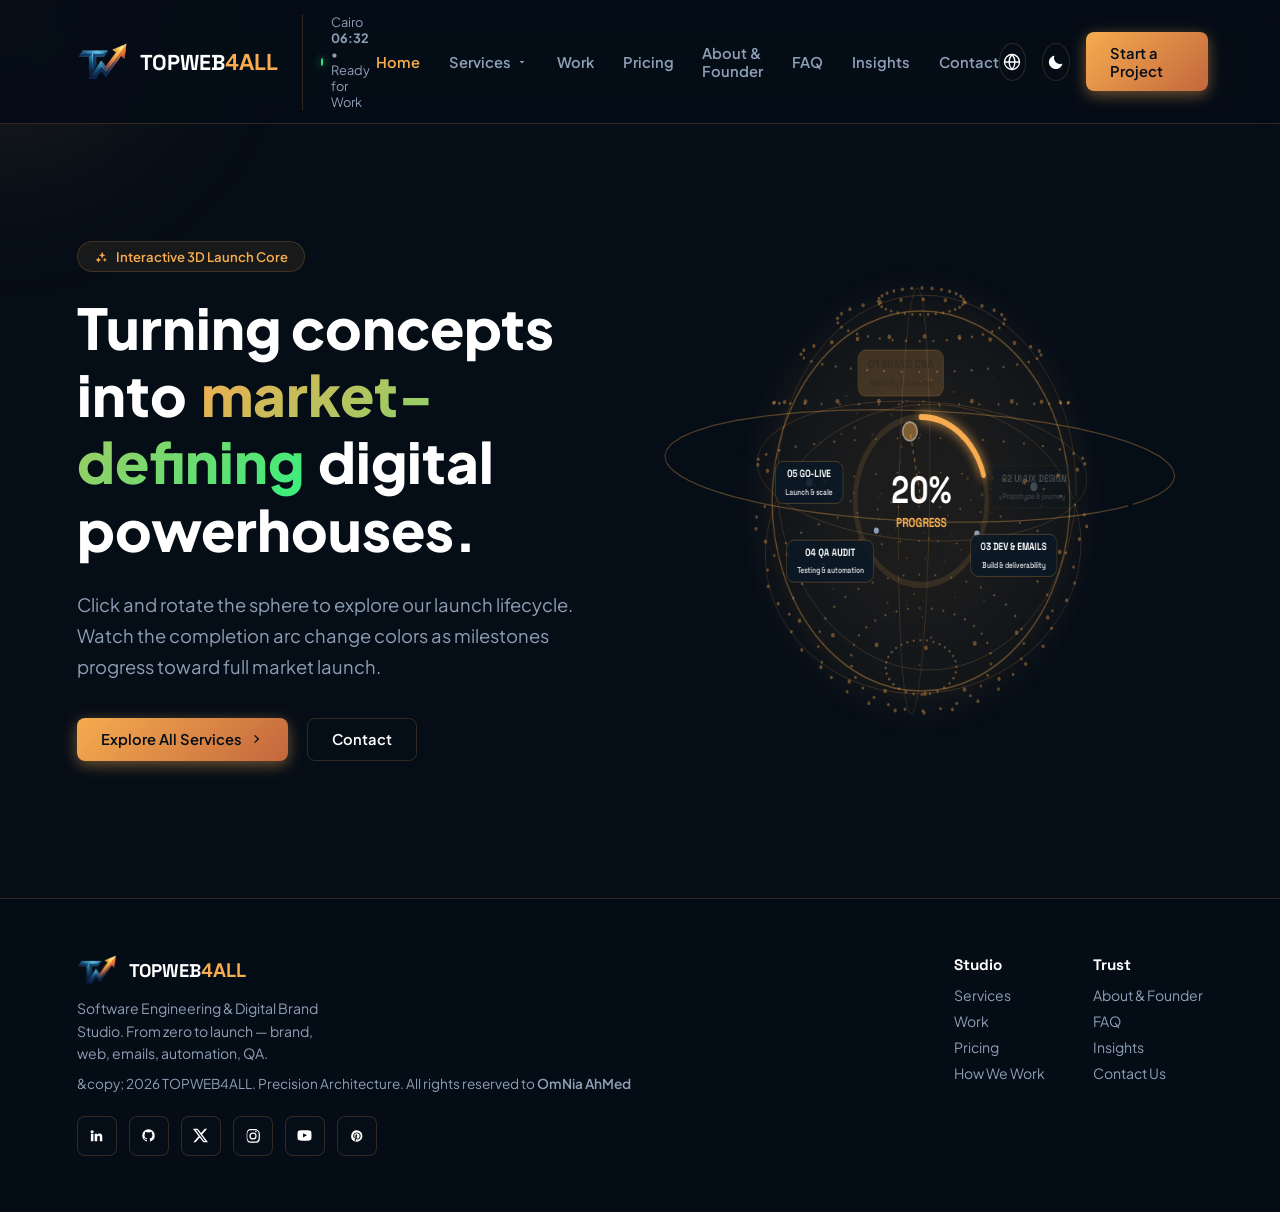
==== commit 79cd7f9d: "Add files via upload" ====
--- a/index.html
+++ b/index.html
@@ -2135,7 +2135,7 @@
     <script src="data/articles.js"></script>
     <script src="data/projects.js"></script>
     <!-- TW4A config: set your Google Apps Script endpoint here to forward form submissions to a Google Sheet -->
-    <script>window.TW4A_SHEET_ENDPOINT = window.TW4A_SHEET_ENDPOINT || 'https://script.google.com/macros/s/AKfycbzeA_0A3uqMFeVl904D2Z7gFsqTerZ7wT9XNlQYv4TagwVaeCPesDm4755wWi3oylk/exec';</script>
+    <script>window.TW4A_SHEET_ENDPOINT = window.TW4A_SHEET_ENDPOINT || 'https://script.google.com/macros/s/AKfycby2edgCpdmV9dBUuJITLyEZMLVtW930JVk9c-aX1S2KMl--PUZGXR0pH2Fs4e6JppO3/exec';</script>
     <!-- Interactive JavaScript Engine -->
     <script>
         // 0. i18n — Arabic / English dictionary + RTL switch
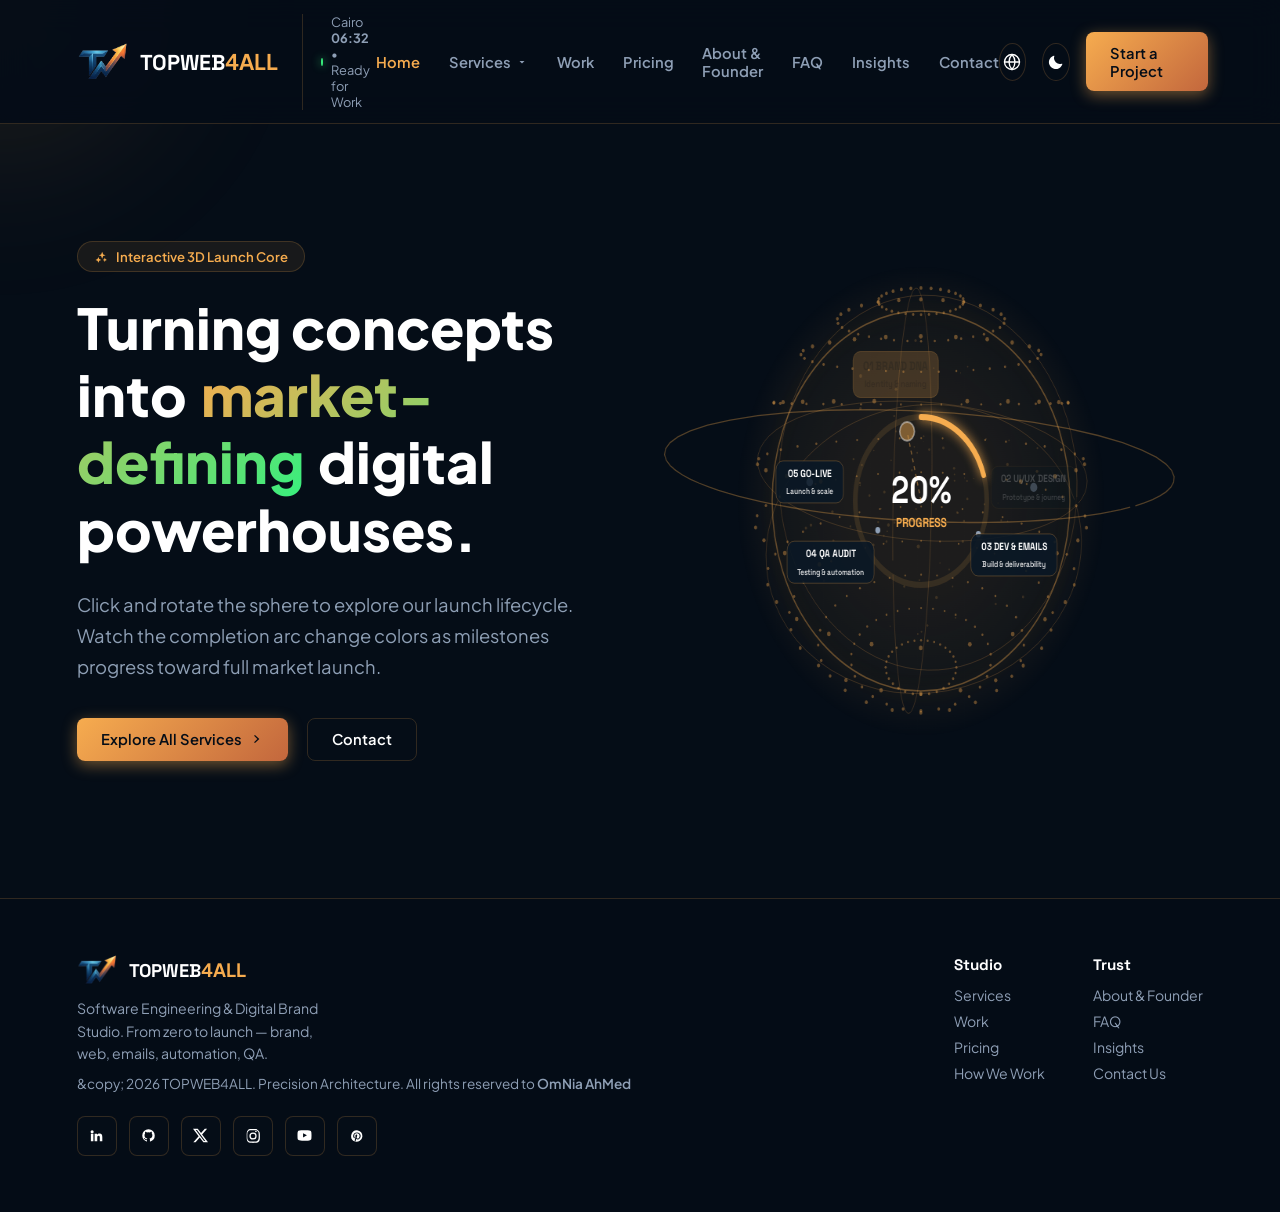
==== commit 48c867b4: "Add files via upload" ====
--- a/index.html
+++ b/index.html
@@ -1120,7 +1120,12 @@
 
         @media (max-width: 1024px) {
             nav ul.main-nav { display: none; }
-            .mobile-toggle-btn { display: flex; }
+            .mobile-toggle-btn { display: flex !important; flex: none; }
+            .nav-right .btn { display: none; }
+            .nav-right { gap: .6rem; }
+            .nav-right { flex-wrap: nowrap; }
+            /* hide time / status clutter in phone & tablet header */
+            .studio-status { display: none; }
             .hero { grid-template-columns: 1fr; text-align: center; }
             .hero p { margin: 0 auto 2rem; }
             .hero-actions { justify-content: center; }
@@ -2049,15 +2054,15 @@
                 <form id="contactForm">
                     <div class="form-row">
                         <label data-i18n="ct.name">Your Name</label>
-                        <input type="text" id="cfName" name="name" class="form-input" data-i18n-ph="ct.phName" placeholder="e.g. Michael Schmidt" required>
+                        <input type="text" class="form-input" data-i18n-ph="ct.phName" placeholder="e.g. Michael Schmidt" required>
                     </div>
                     <div class="form-row">
                         <label data-i18n="ct.email">Your Email</label>
-                        <input type="email" id="cfEmail" name="email" class="form-input" data-i18n-ph="ct.phEmail" placeholder="michael@example.com" required>
+                        <input type="email" class="form-input" data-i18n-ph="ct.phEmail" placeholder="michael@example.com" required>
                     </div>
                     <div class="form-row">
                         <label data-i18n="ct.svc">Service Needed</label>
-                        <select id="cfService" name="service" class="form-input" required>
+                        <select class="form-input" required>
                             <option value="" data-i18n="ct.opt0">Select an option...</option>
                             <option value="brand" data-i18n="ct.opt1">Zero-to-One Brand Creation (From Scratch)</option>
                             <option value="web" data-i18n="ct.opt2">Custom Web Engineering & UI</option>
@@ -2069,7 +2074,7 @@
                     </div>
                     <div class="form-row">
                         <label data-i18n="ct.det">Project Details</label>
-                        <textarea id="cfMessage" name="message" class="form-input" rows="4" data-i18n-ph="ct.phMsg" placeholder="Briefly outline your goals or timeline..."></textarea>
+                        <textarea class="form-input" rows="4" data-i18n-ph="ct.phMsg" placeholder="Briefly outline your goals or timeline..."></textarea>
                     </div>
                     <button type="submit" class="btn btn-primary" style="width: 100%; justify-content: center; margin-top: 10px;">
                         <span data-i18n="ct.send">Send Inquiry</span> <svg viewBox="0 0 24 24" width="15" height="15" fill="currentColor" aria-hidden="true"><path d="M3.4 20.4 21 12 3.4 3.6l2.6 7 7 1.4-7 1.4-2.6 7z"/></svg>
@@ -2134,8 +2139,6 @@
     <!-- Content system: edit data/articles.js + data/projects.js to add content -->
     <script src="data/articles.js"></script>
     <script src="data/projects.js"></script>
-    <!-- TW4A config: set your Google Apps Script endpoint here to forward form submissions to a Google Sheet -->
-    <script>window.TW4A_SHEET_ENDPOINT = window.TW4A_SHEET_ENDPOINT || 'https://script.google.com/macros/s/AKfycby2edgCpdmV9dBUuJITLyEZMLVtW930JVk9c-aX1S2KMl--PUZGXR0pH2Fs4e6JppO3/exec';</script>
     <!-- Interactive JavaScript Engine -->
     <script>
         // 0. i18n — Arabic / English dictionary + RTL switch
@@ -3348,33 +3351,6 @@
         }
         contactForm.addEventListener('submit', (e) => {
             e.preventDefault();
-            const name = (document.getElementById('cfName').value || '').trim();
-            const email = (document.getElementById('cfEmail').value || '').trim();
-            const service = document.getElementById('cfService').value || '';
-            const message = (document.getElementById('cfMessage').value || '').trim();
-            // Save message to local dashboard storage
-            try {
-                const list = JSON.parse(localStorage.getItem('tw4a-messages') || '[]');
-                list.unshift({
-                    id: Date.now().toString(36) + Math.random().toString(36).slice(2, 6),
-                    name, email, service, message,
-                    date: new Date().toISOString(),
-                    read: false
-                });
-                localStorage.setItem('tw4a-messages', JSON.stringify(list));
-            } catch (err) { console.warn('save failed', err); }
-            // Optional: forward to a Google Apps Script / Sheet endpoint
-            const endpoint = (window.TW4A_SHEET_ENDPOINT || '').trim();
-            if (endpoint) {
-                try {
-                    fetch(endpoint, {
-                        method: 'POST',
-                        mode: 'no-cors',
-                        headers: { 'Content-Type': 'application/json' },
-                        body: JSON.stringify({ name, email, service, message, date: new Date().toISOString() })
-                    });
-                } catch (err) { console.warn('sheet forward failed', err); }
-            }
             toast.classList.add('show');
             contactForm.reset();
             setTimeout(() => toast.classList.remove('show'), 4000);
